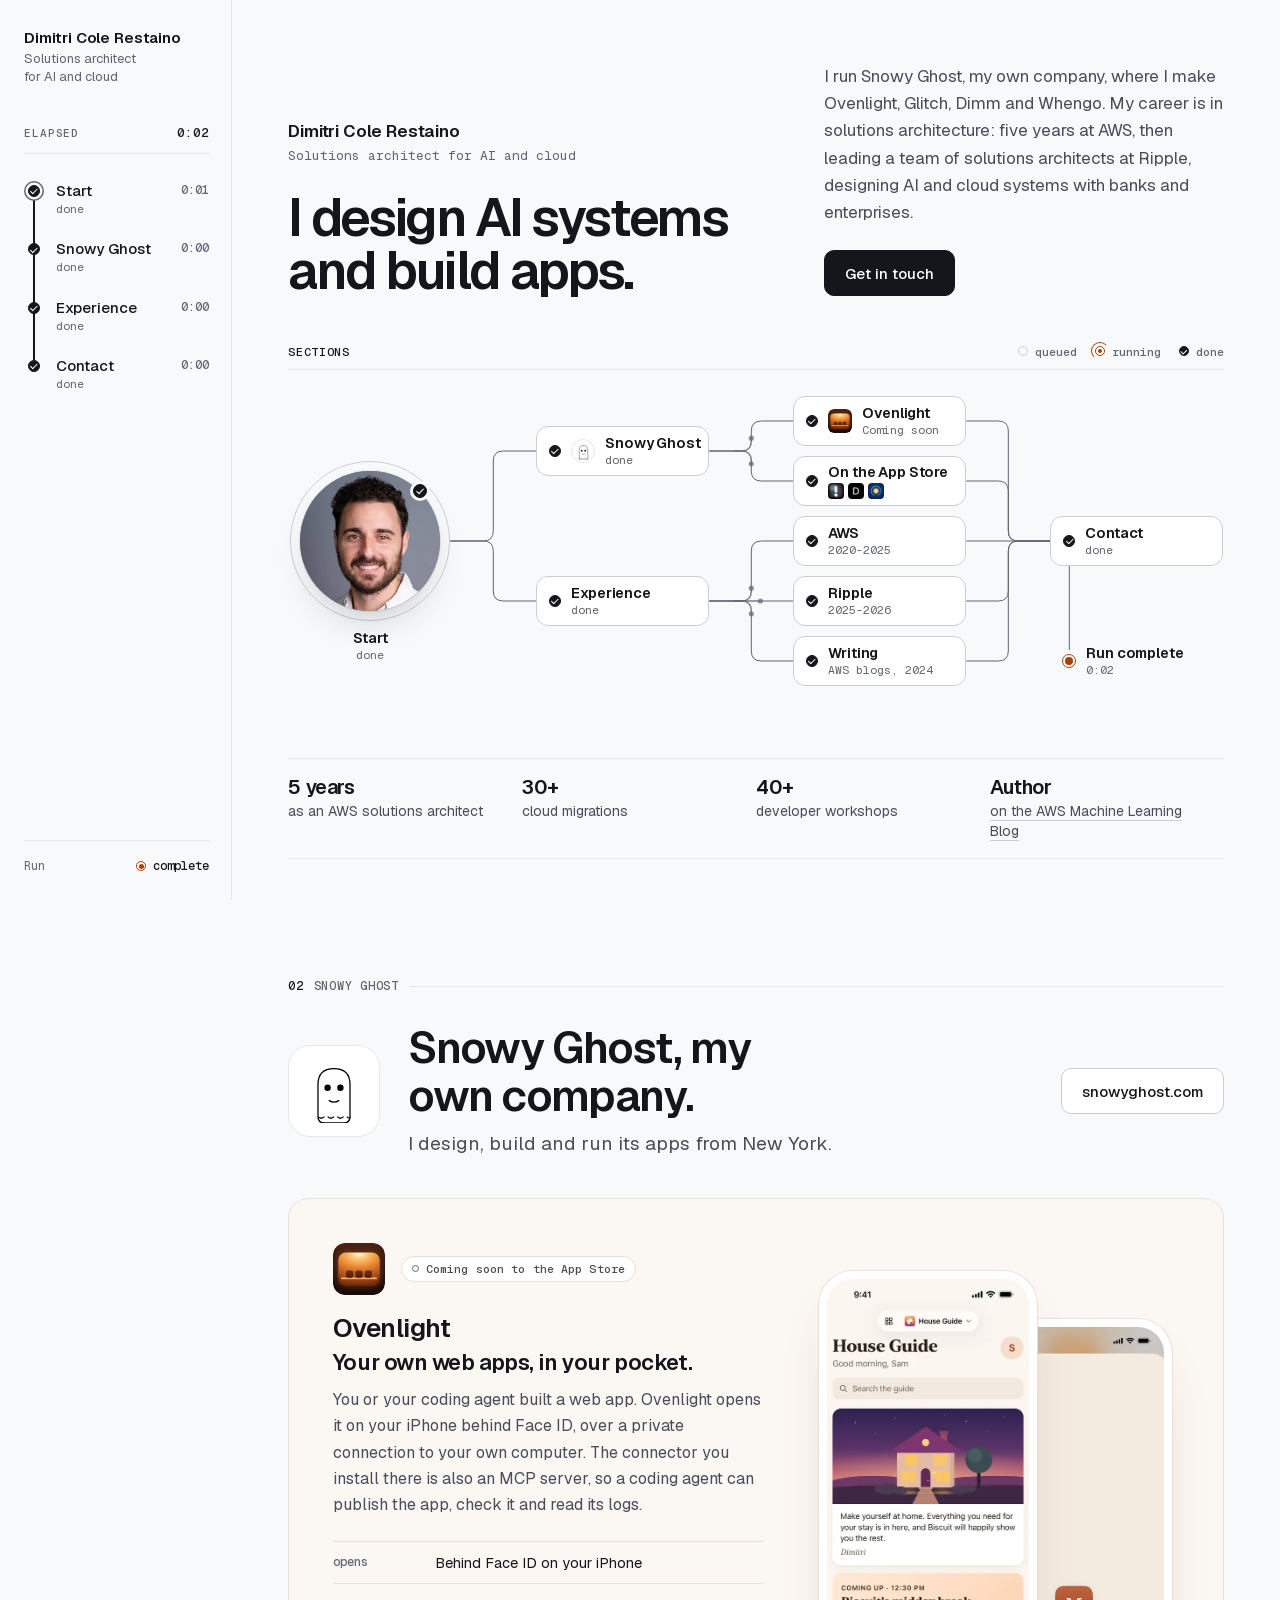
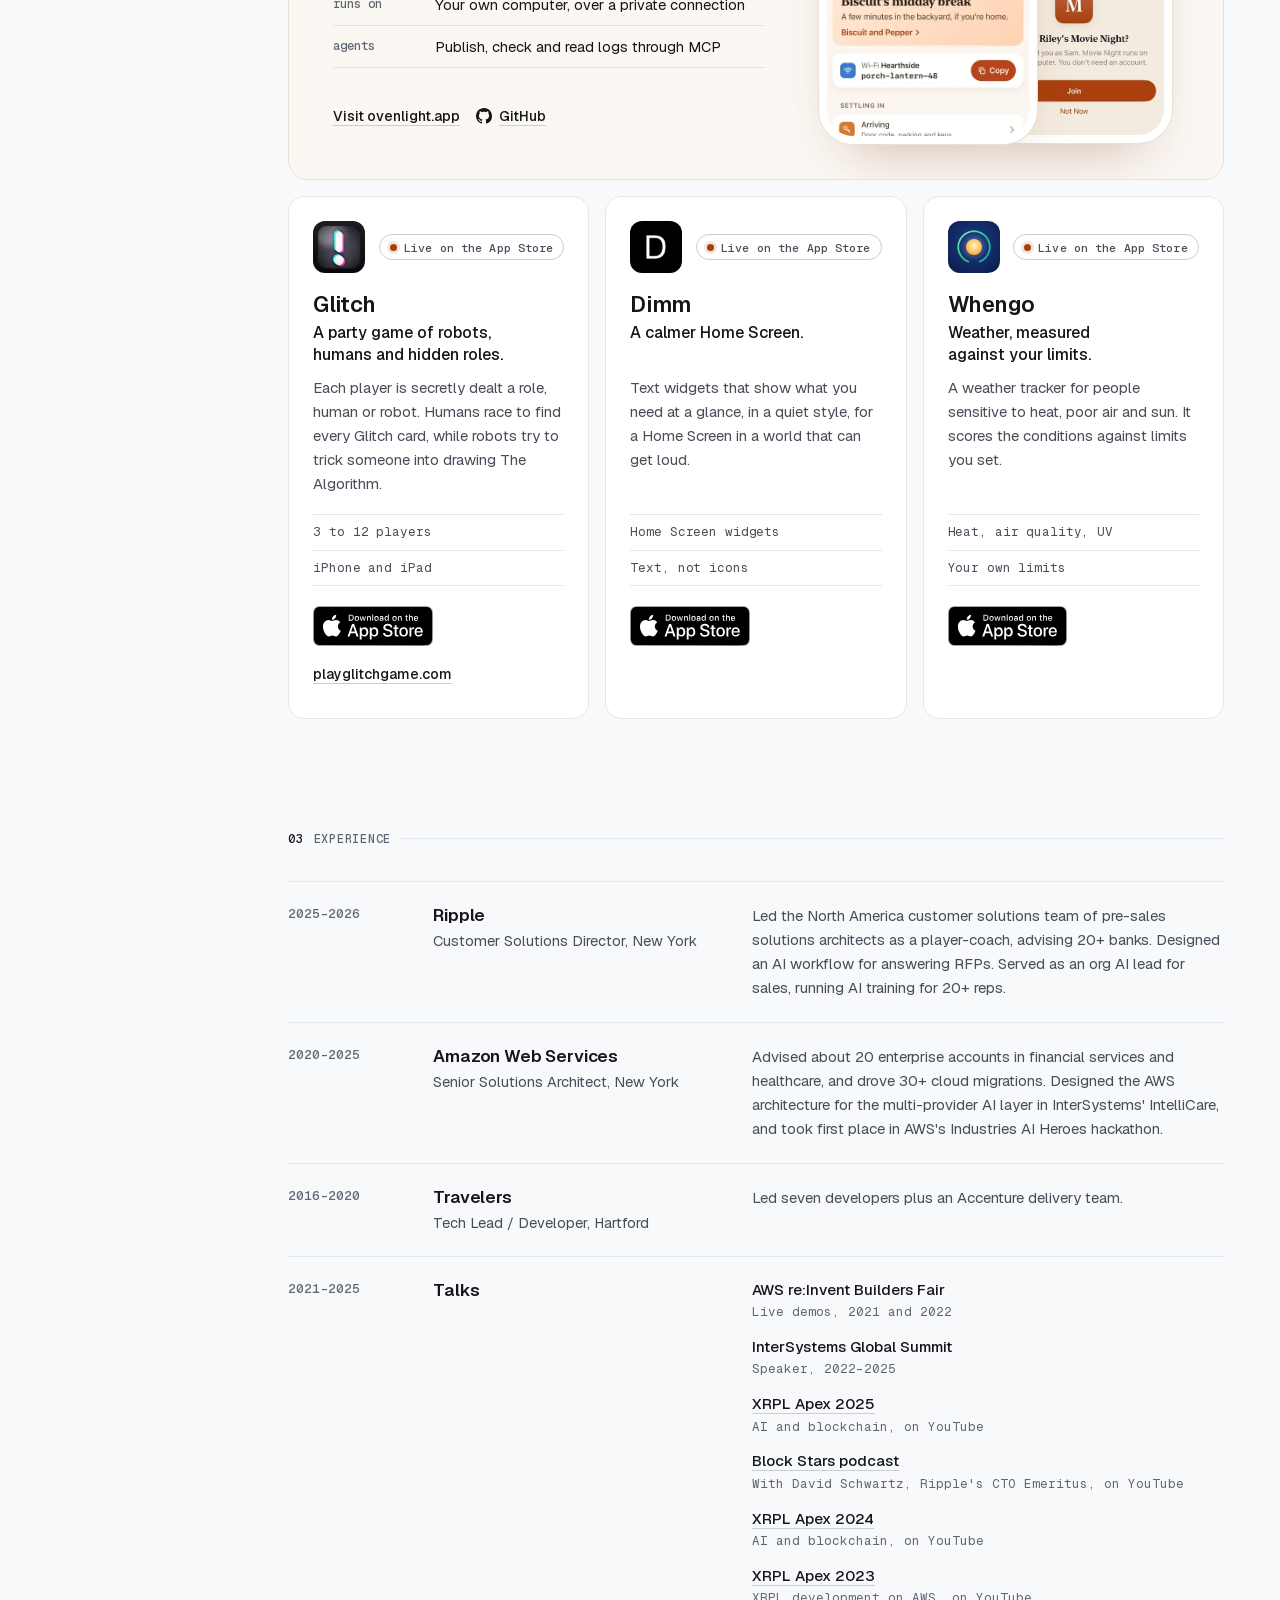
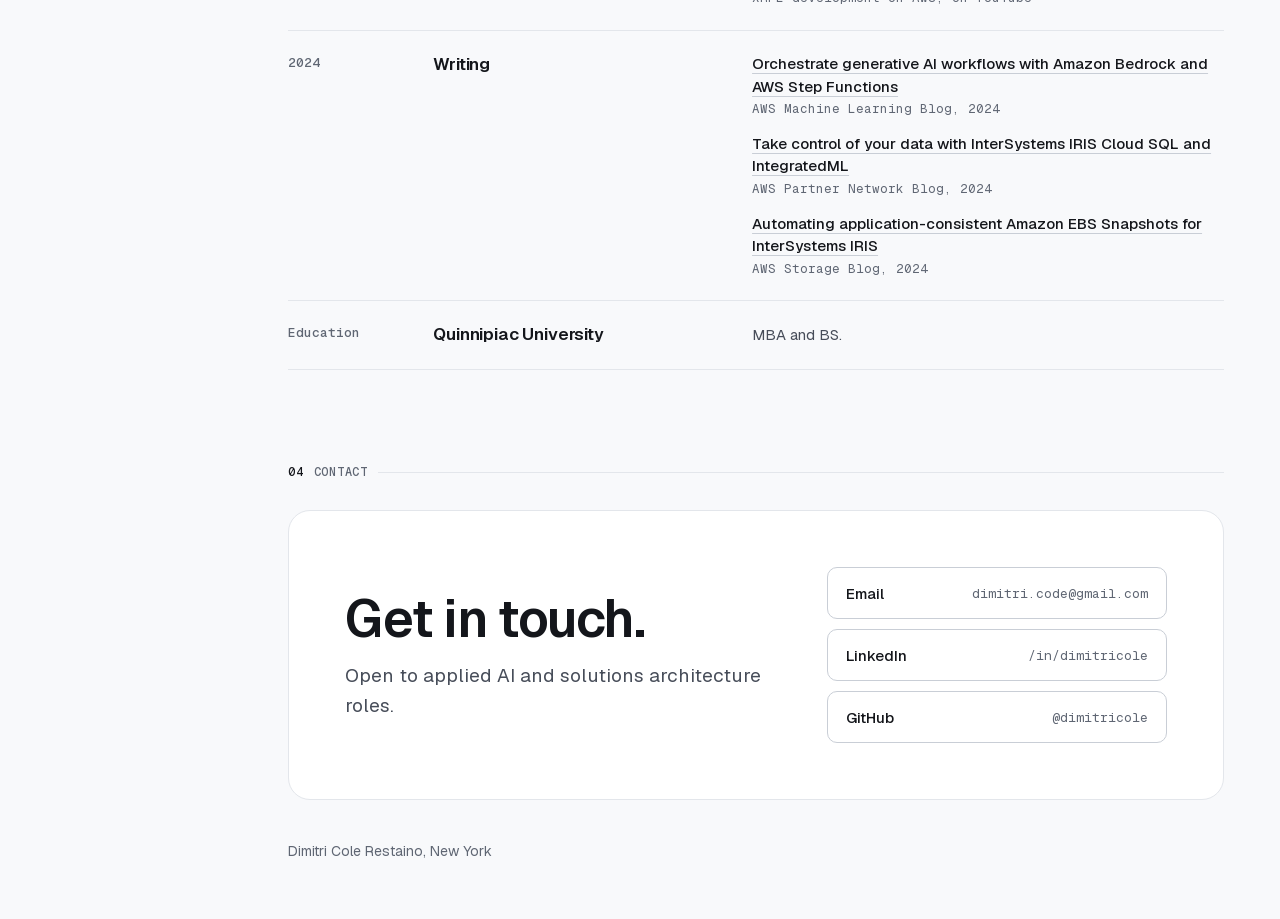
==== index.html @ f7c5125c "Keep the tile badges level, and pair Ovenlight's links as text Co-Authored-By: Claude Opus 5.5 <nore" ====
<!doctype html>
<html lang="en" class="no-js">
<head>
<meta charset="utf-8">
<meta name="viewport" content="width=device-width, initial-scale=1">
<title>Dimitri Cole Restaino, solutions architect for AI and cloud</title>
<meta name="description" content="Dimitri Cole Restaino designs AI systems and builds apps. He runs Snowy Ghost, where he makes Ovenlight, Glitch, Dimm and Whengo, after five years at AWS and leading a team of solutions architects at Ripple.">
<link rel="canonical" href="https://www.dimitricole.com/">
<meta name="theme-color" content="#f8f9fb">
<meta property="og:type" content="profile">
<meta property="og:site_name" content="Dimitri Cole Restaino">
<meta property="og:title" content="Dimitri Cole Restaino, solutions architect for AI and cloud">
<meta property="og:description" content="I design AI systems and build apps. I run Snowy Ghost, my own company, after five years at AWS and leading a team of solutions architects at Ripple.">
<meta property="og:url" content="https://www.dimitricole.com/">
<meta property="og:image" content="https://www.dimitricole.com/images/og-card.jpg?v=3">
<meta property="og:image:width" content="1200">
<meta property="og:image:height" content="630">
<meta property="og:image:alt" content="Dimitri Cole Restaino, solutions architect for AI and cloud: I design AI systems and build apps.">
<meta property="profile:first_name" content="Dimitri">
<meta property="profile:last_name" content="Cole Restaino">
<meta name="twitter:card" content="summary_large_image">
<meta name="twitter:title" content="Dimitri Cole Restaino, solutions architect for AI and cloud">
<meta name="twitter:description" content="I design AI systems and build apps. I run Snowy Ghost, my own company, after five years at AWS and leading a team of solutions architects at Ripple.">
<meta name="twitter:image" content="https://www.dimitricole.com/images/og-card.jpg?v=3">
<meta name="twitter:image:alt" content="Dimitri Cole Restaino, solutions architect for AI and cloud: I design AI systems and build apps.">
<link rel="icon" href="favicon.svg?v=1" type="image/svg+xml">
<link rel="icon" href="images/favicon-32.png?v=1" sizes="32x32" type="image/png">
<link rel="apple-touch-icon" href="images/apple-touch-icon.png?v=1">
<link rel="preload" href="assets/fonts/geist-latin.woff2" as="font" type="font/woff2" crossorigin>
<link rel="stylesheet" href="assets/css/site.css?v=1">
<script>document.documentElement.className = 'js';</script>
<script src="assets/js/site.js?v=1" defer></script>
<script type="application/ld+json">
{
  "@context": "https://schema.org",
  "@type": "Person",
  "name": "Dimitri Cole Restaino",
  "jobTitle": "Solutions architect for AI and cloud",
  "url": "https://www.dimitricole.com/",
  "image": "https://www.dimitricole.com/images/portrait-720.jpg",
  "sameAs": [
    "https://www.linkedin.com/in/dimitricole/",
    "https://github.com/dimitricole"
  ],
  "knowsAbout": [
    "Solutions architecture",
    "Applied AI",
    "Generative AI",
    "AI agents",
    "Cloud architecture",
    "Amazon Web Services",
    "iOS apps"
  ]
}
</script>
</head>
<body>
<a class="skip" href="#content">Skip to content</a>
<p class="sr-only" role="status" id="runStatus"></p>

<!-- Phone and tablet run bar -->
<nav class="bar" id="bar" aria-label="Sections">
  <div class="bar-top" aria-hidden="true">
    <span id="barState" data-state="running"><span class="node"></span><span class="endnode"></span></span>
    <span class="now" id="barNow">Start</span>
    <span class="st" id="barSt">running</span>
    <span class="clock" id="barClock">0:00</span>
  </div>
  <ol class="bar-segs">
    <li data-state="running"><a href="#start" aria-label="Start" aria-current="step"><span class="seg"><i></i></span></a></li>
    <li data-state="queued"><a href="#snowy-ghost" aria-label="Snowy Ghost"><span class="seg"><i></i></span></a></li>
    <li data-state="queued"><a href="#experience" aria-label="Experience"><span class="seg"><i></i></span></a></li>
    <li data-state="queued"><a href="#contact" aria-label="Contact"><span class="seg"><i></i></span></a></li>
  </ol>
</nav>

<div class="layout">
  <!-- Desktop run rail -->
  <header class="rail">
    <a class="rail-id" href="#start">
      <b>Dimitri Cole Restaino</b>
      <span>Solutions architect for AI and cloud</span>
    </a>
    <div class="run-head" aria-hidden="true"><span>Elapsed</span><span class="clock" id="railClock">0:00</span></div>
    <nav class="steps" id="steps" aria-label="Sections">
      <span class="track" aria-hidden="true"></span>
      <span class="fill-done" aria-hidden="true"></span>
      <span class="fill-live" aria-hidden="true"></span>
      <ol>
        <li class="step" data-state="running"><a href="#start" aria-current="step"><span class="node" aria-hidden="true"></span><span class="label">Start</span><span class="t" aria-hidden="true">0:00</span><span class="st">running</span></a></li>
        <li class="step" data-state="queued"><a href="#snowy-ghost"><span class="node" aria-hidden="true"></span><span class="label">Snowy Ghost</span><span class="t" aria-hidden="true"></span><span class="st">queued</span></a></li>
        <li class="step" data-state="queued"><a href="#experience"><span class="node" aria-hidden="true"></span><span class="label">Experience</span><span class="t" aria-hidden="true"></span><span class="st">queued</span></a></li>
        <li class="step" data-state="queued"><a href="#contact"><span class="node" aria-hidden="true"></span><span class="label">Contact</span><span class="t" aria-hidden="true"></span><span class="st">queued</span></a></li>
      </ol>
    </nav>
    <div class="rail-foot" id="railFoot" data-state="queued" aria-hidden="true">
      <div><span id="railFootLabel">Step</span><b><span class="endnode"></span><span id="railCount">1 of 4</span></b></div>
    </div>
  </header>

  <div class="col">
  <main id="content">
    <svg class="spine" aria-hidden="true" focusable="false"></svg>

    <section class="hero" id="start" data-step="0" aria-label="Introduction">
      <div class="wrap">
        <div class="hero-top">
          <div>
            <div class="who">
              <span class="portrait mroot" data-sec="0" data-state="running" aria-hidden="true">
                <span class="ring"></span>
                <span class="photo"><picture><source type="image/webp" srcset="images/portrait-240.webp 240w, images/portrait-480.webp 480w, images/portrait-720.webp 720w" sizes="168px"><img src="images/portrait-480.jpg" srcset="images/portrait-240.jpg 240w, images/portrait-480.jpg 480w, images/portrait-720.jpg 720w" sizes="168px" width="480" height="480" alt=""></picture></span>
                <span class="node"></span>
              </span>
              <div>
                <h1>Dimitri Cole Restaino</h1>
                <p>Solutions architect for AI and cloud</p>
              </div>
            </div>
            <p class="headline">I design AI systems and build apps.</p>
          </div>
          <div>
            <p class="intro">I run Snowy Ghost, my own company, where I make Ovenlight, Glitch, Dimm and Whengo. My career is in solutions architecture: five years at AWS, then leading a team of solutions architects at Ripple, designing AI and cloud systems with banks and enterprises.</p>
            <div class="cta">
              <a class="btn primary" href="mailto:dimitri.code@gmail.com">Get in touch</a>
            </div>
          </div>
        </div>

        <div class="plan">
          <div class="plan-head">
            <span class="ttl">Sections</span>
            <span class="lg" data-state="queued" aria-hidden="true"><span class="node"></span>queued</span>
            <span class="lg" data-state="running" aria-hidden="true"><span class="node"></span>running</span>
            <span class="lg" data-state="done" aria-hidden="true"><span class="node"></span>done</span>
          </div>
          <div class="graph-wrap">
            <nav class="graph" id="graph" aria-label="Section map">
              <svg class="edges" aria-hidden="true" focusable="false"></svg>

              <a class="root" href="#start" data-node="root" data-step="0" data-state="running">
                <span class="portrait">
                  <span class="ring" aria-hidden="true"></span>
                  <span class="photo"><picture><source type="image/webp" srcset="images/portrait-240.webp 240w, images/portrait-480.webp 480w, images/portrait-720.webp 720w" sizes="168px"><img src="images/portrait-480.jpg" srcset="images/portrait-240.jpg 240w, images/portrait-480.jpg 480w, images/portrait-720.jpg 720w" sizes="168px" width="480" height="480" fetchpriority="high" alt="Dimitri Cole Restaino, smiling, in a white shirt"></picture></span>
                  <span class="node" aria-hidden="true"></span>
                </span>
                <span class="cap"><b>Start</b><small class="state">running</small></span>
              </a>

              <a class="gn" href="#snowy-ghost" data-node="sg" data-step="1" data-state="queued">
                <span class="node" aria-hidden="true"></span>
                <span class="ghost-ico" aria-hidden="true"><img src="images/snowyghost-logo.svg" width="17" height="17" alt=""></span>
                <span class="t"><b>Snowy Ghost</b><small class="state">queued</small></span>
              </a>
              <a class="gn l2" href="#ovenlight" data-node="ovenlight" data-step="1" data-state="queued">
                <span class="node" aria-hidden="true"></span>
                <img class="ico" src="images/ovenlight-icon.svg" width="24" height="24" alt="">
                <span class="t"><b>Ovenlight</b><small>Coming soon</small><span class="sr-only state">queued</span></span>
              </a>
              <a class="gn l2 apps" href="#apps" data-node="apps" data-step="1" data-state="queued">
                <span class="node" aria-hidden="true"></span>
                <span class="t"><b>On the App Store</b><span class="icos"><img src="images/glitch-icon.webp" width="16" height="16" alt="Glitch"><img src="images/dimm-icon.webp" width="16" height="16" alt="Dimm"><img src="images/whengo-icon.webp" width="16" height="16" alt="Whengo"></span><span class="sr-only state">queued</span></span>
              </a>
              <a class="gn" href="#experience" data-node="experience" data-step="2" data-state="queued">
                <span class="node" aria-hidden="true"></span>
                <span class="t"><b>Experience</b><small class="state">queued</small></span>
              </a>
              <a class="gn l2" href="#aws" data-node="aws" data-step="2" data-state="queued">
                <span class="node" aria-hidden="true"></span>
                <span class="t"><b>AWS</b><small>2020-2025</small><span class="sr-only state">queued</span></span>
              </a>
              <a class="gn l2" href="#ripple" data-node="ripple" data-step="2" data-state="queued">
                <span class="node" aria-hidden="true"></span>
                <span class="t"><b>Ripple</b><small>2025-2026</small><span class="sr-only state">queued</span></span>
              </a>
              <a class="gn l2" href="#writing" data-node="writing" data-step="2" data-state="queued">
                <span class="node" aria-hidden="true"></span>
                <span class="t"><b>Writing</b><small>AWS blogs, 2024</small><span class="sr-only state">queued</span></span>
              </a>
              <a class="gn" href="#contact" data-node="contact" data-step="3" data-state="queued">
                <span class="node" aria-hidden="true"></span>
                <span class="t"><b>Contact</b><small class="state">queued</small></span>
              </a>
              <span class="gend" data-node="end" data-state="queued" aria-hidden="true"><span class="endnode"></span><span class="t"><b class="end-label"></b><small class="end-time"></small></span></span>
            </nav>
          </div>
        </div>

        <ul class="proof">
          <li><b>5 years</b>as an AWS solutions architect</li>
          <li><b>30+</b>cloud migrations</li>
          <li><b>40+</b>developer workshops</li>
          <li><b>Author</b><a class="textlink" href="https://aws.amazon.com/blogs/machine-learning/orchestrate-generative-ai-workflows-with-amazon-bedrock-and-aws-step-functions/">on the AWS Machine Learning Blog</a></li>
        </ul>
      </div>
    </section>

    <section class="sg" id="snowy-ghost" data-step="1" aria-labelledby="sg-title">
      <div class="wrap">
        <p class="kicker" data-sec="1"><span class="node" aria-hidden="true"></span><span class="n">02</span><span>Snowy Ghost</span></p>
        <div class="sg-head">
          <div class="ghost"><img src="images/snowyghost-logo.svg" width="64" height="64" alt="Snowy Ghost logo"></div>
          <div>
            <h2 class="h2" id="sg-title">Snowy Ghost, my own company.</h2>
            <p class="lede">I design, build and run its apps from New York.</p>
          </div>
          <a class="btn site" href="https://snowyghost.com">snowyghost.com</a>
        </div>

        <article class="sg-lead" id="ovenlight" aria-labelledby="ov-title">
          <div class="copy">
            <div class="tile-top">
              <img class="appicon" src="images/ovenlight-icon.svg" width="52" height="52" alt="">
              <span class="chip"><i></i>Coming soon to the App Store</span>
            </div>
            <h3 id="ov-title">Ovenlight</h3>
            <p class="tag">Your own web apps, in your pocket.</p>
            <p class="body">You or your coding agent built a web app. Ovenlight opens it on your iPhone behind Face ID, over a private connection to your own computer. The connector you install there is also an MCP server, so a coding agent can publish the app, check it and read its logs.</p>
            <dl class="facts">
              <div><dt>opens</dt><dd>Behind Face ID on your iPhone</dd></div>
              <div><dt>runs on</dt><dd>Your own computer, over a private connection</dd></div>
              <div><dt>agents</dt><dd>Publish, check and read logs through MCP</dd></div>
            </dl>
            <div class="foot">
              <a class="textlink site-link" href="https://ovenlight.app">Visit ovenlight.app</a>
              <a class="textlink site-link" href="https://github.com/snowy-ghost/ovenlight" aria-label="Ovenlight on GitHub"><svg class="gh" viewBox="0 0 16 16" width="16" height="16" aria-hidden="true" focusable="false"><path fill="currentColor" d="M8 0C3.58 0 0 3.58 0 8c0 3.54 2.29 6.53 5.47 7.59.4.07.55-.17.55-.38 0-.19-.01-.82-.01-1.49-2.01.37-2.53-.49-2.69-.94-.09-.23-.48-.94-.82-1.13-.28-.15-.68-.52-.01-.53.63-.01 1.08.58 1.23.82.72 1.21 1.87.87 2.33.66.07-.52.28-.87.51-1.07-1.78-.2-3.64-.89-3.64-3.95 0-.87.31-1.59.82-2.15-.08-.2-.36-1.02.08-2.12 0 0 .67-.21 2.2.82.64-.18 1.32-.27 2-.27.68 0 1.36.09 2 .27 1.53-1.04 2.2-.82 2.2-.82.44 1.1.16 1.92.08 2.12.51.56.82 1.27.82 2.15 0 3.07-1.87 3.75-3.65 3.95.29.25.54.73.54 1.48 0 1.07-.01 1.93-.01 2.2 0 .21.15.46.55.38A8.013 8.013 0 0016 8c0-4.42-3.58-8-8-8z"/></svg>GitHub</a>
            </div>
          </div>
          <div class="phones">
            <div class="phone a"><img src="images/house-guide-480.webp" srcset="images/house-guide-480.webp 480w, images/house-guide-960.webp 960w" sizes="(max-width: 759px) 46vw, 252px" width="480" height="1043" loading="lazy" decoding="async" alt="Ovenlight showing a House Guide app with a welcome note, a Wi-Fi card and settling-in tips"></div>
            <div class="phone b"><img src="images/join-480.webp" srcset="images/join-480.webp 480w, images/join-960.webp 960w" sizes="(max-width: 759px) 42vw, 226px" width="480" height="1043" loading="lazy" decoding="async" alt="Ovenlight inviting someone to join Riley's Movie Night, which runs on Riley's computer"></div>
          </div>
        </article>

        <div class="apps-grid" id="apps">
          <article class="tile" id="glitch" aria-labelledby="glitch-title">
            <div class="tile-top">
              <img class="appicon" src="images/glitch-icon.webp" width="52" height="52" loading="lazy" alt="">
              <span class="chip live"><i></i>Live on the App Store</span>
            </div>
            <h3 id="glitch-title">Glitch</h3>
            <p class="tag">A party game of robots, humans and hidden roles.</p>
            <p class="body">Each player is secretly dealt a role, human or robot. Humans race to find every Glitch card, while robots try to trick someone into drawing The Algorithm.</p>
            <ul class="specs">
              <li>3 to 12 players</li>
              <li>iPhone and iPad</li>
            </ul>
            <div class="foot">
              <a class="badge" href="https://apps.apple.com/app/id6708241037"><img src="images/app-store-badge.svg" width="120" height="40" loading="lazy" alt="Download Glitch on the App Store"></a>
              <a class="textlink site-link" href="https://www.playglitchgame.com">playglitchgame.com</a>
            </div>
          </article>

          <article class="tile" id="dimm" aria-labelledby="dimm-title">
            <div class="tile-top">
              <img class="appicon" src="images/dimm-icon.webp" width="52" height="52" loading="lazy" alt="">
              <span class="chip live"><i></i>Live on the App Store</span>
            </div>
            <h3 id="dimm-title">Dimm</h3>
            <p class="tag">A calmer Home Screen.</p>
            <p class="body">Text widgets that show what you need at a glance, in a quiet style, for a Home Screen in a world that can get loud.</p>
            <ul class="specs">
              <li>Home Screen widgets</li>
              <li>Text, not icons</li>
            </ul>
            <div class="foot">
              <a class="badge" href="https://apps.apple.com/app/id6759893856"><img src="images/app-store-badge.svg" width="120" height="40" loading="lazy" alt="Download Dimm on the App Store"></a>
            </div>
          </article>

          <article class="tile" id="whengo" aria-labelledby="whengo-title">
            <div class="tile-top">
              <img class="appicon" src="images/whengo-icon.webp" width="52" height="52" loading="lazy" alt="">
              <span class="chip live"><i></i>Live on the App Store</span>
            </div>
            <h3 id="whengo-title">Whengo</h3>
            <p class="tag">Weather, measured against your limits.</p>
            <p class="body">A weather tracker for people sensitive to heat, poor air and sun. It scores the conditions against limits you set.</p>
            <ul class="specs">
              <li>Heat, air quality, UV</li>
              <li>Your own limits</li>
            </ul>
            <div class="foot">
              <a class="badge" href="https://apps.apple.com/app/id6790056272"><img src="images/app-store-badge.svg" width="120" height="40" loading="lazy" alt="Download Whengo on the App Store"></a>
            </div>
          </article>
        </div>
      </div>
    </section>

    <section class="xp" id="experience" data-step="2" aria-labelledby="xp-title">
      <div class="wrap">
        <h2 class="kicker" id="xp-title" data-sec="2"><span class="node" aria-hidden="true"></span><span class="n" aria-hidden="true">03</span><span>Experience</span></h2>
        <div class="jobs">
          <div class="job" id="ripple">
            <span class="yr">2025-2026</span>
            <div><h3>Ripple</h3><p class="role">Customer Solutions Director, New York</p></div>
            <p>Led the North America customer solutions team of pre-sales solutions architects as a player-coach, advising 20+ banks. Designed an AI workflow for answering RFPs. Served as an org AI lead for sales, running AI training for 20+ reps.</p>
          </div>
          <div class="job" id="aws">
            <span class="yr">2020-2025</span>
            <div><h3>Amazon Web Services</h3><p class="role">Senior Solutions Architect, New York</p></div>
            <p>Advised about 20 enterprise accounts in financial services and healthcare, and drove 30+ cloud migrations. Designed the AWS architecture for the multi-provider AI layer in InterSystems' IntelliCare, and took first place in AWS's Industries AI Heroes hackathon.</p>
          </div>
          <div class="job" id="travelers">
            <span class="yr">2016-2020</span>
            <div><h3>Travelers</h3><p class="role">Tech Lead / Developer, Hartford</p></div>
            <p>Led seven developers plus an Accenture delivery team.</p>
          </div>
          <div class="job" id="talks">
            <span class="yr">2021-2025</span>
            <div><h3>Talks</h3></div>
            <ul class="posts">
              <li><b>AWS re:Invent Builders Fair</b><span>Live demos, 2021 and 2022</span></li>
              <li><b>InterSystems Global Summit</b><span>Speaker, 2022-2025</span></li>
              <li><a class="textlink" href="https://www.youtube.com/watch?v=R8cc6_4WKvw">XRPL Apex 2025</a><span>AI and blockchain, on YouTube</span></li>
              <li><a class="textlink" href="https://www.youtube.com/watch?v=zu2UvS9TCMI">Block Stars podcast</a><span>With David Schwartz, Ripple's CTO Emeritus, on YouTube</span></li>
              <li><a class="textlink" href="https://www.youtube.com/watch?v=nXY888BiEW0">XRPL Apex 2024</a><span>AI and blockchain, on YouTube</span></li>
              <li><a class="textlink" href="https://www.youtube.com/watch?v=2m6ikbzef_4">XRPL Apex 2023</a><span>XRPL development on AWS, on YouTube</span></li>
            </ul>
          </div>
          <div class="job" id="writing">
            <span class="yr">2024</span>
            <div><h3>Writing</h3></div>
            <ul class="posts">
              <li><a class="textlink" href="https://aws.amazon.com/blogs/machine-learning/orchestrate-generative-ai-workflows-with-amazon-bedrock-and-aws-step-functions/">Orchestrate generative AI workflows with Amazon Bedrock and AWS Step Functions</a><span>AWS Machine Learning Blog, 2024</span></li>
              <li><a class="textlink" href="https://aws.amazon.com/blogs/apn/take-control-of-your-data-with-intersystems-iris-cloud-sql-and-intersystems-iris-integratedml/">Take control of your data with InterSystems IRIS Cloud SQL and IntegratedML</a><span>AWS Partner Network Blog, 2024</span></li>
              <li><a class="textlink" href="https://aws.amazon.com/blogs/storage/automating-application-consistent-amazon-ebs-snapshots-for-intersystems-iris-databases/">Automating application-consistent Amazon EBS Snapshots for InterSystems IRIS</a><span>AWS Storage Blog, 2024</span></li>
            </ul>
          </div>
          <div class="job" id="education">
            <span class="yr">Education</span>
            <div><h3>Quinnipiac University</h3></div>
            <p>MBA and BS.</p>
          </div>
        </div>
      </div>
    </section>

    <section class="contact" id="contact" data-step="3" aria-labelledby="contact-title">
      <div class="wrap">
        <p class="kicker" data-sec="3"><span class="node" aria-hidden="true"></span><span class="n">04</span><span>Contact</span></p>
        <div class="contact-card">
          <div>
            <h2 class="h2" id="contact-title">Get in touch.</h2>
            <p class="lede">Open to applied AI and solutions architecture roles.</p>
          </div>
          <ul class="contact-links">
            <li><a class="btn" href="mailto:dimitri.code@gmail.com"><span>Email</span><span>dimitri.code@gmail.com</span></a></li>
            <li><a class="btn" href="https://www.linkedin.com/in/dimitricole/"><span>LinkedIn</span><span>/in/dimitricole</span></a></li>
            <li><a class="btn" href="https://github.com/dimitricole"><span>GitHub</span><span>@dimitricole</span></a></li>
          </ul>
        </div>
      </div>
    </section>
  </main>
  <footer class="site-foot">
    <div class="wrap">
      <p class="run-end" data-state="queued" aria-hidden="true"><span class="endnode"></span><span class="end-label"></span><span class="end-time"></span></p>
      <p>Dimitri Cole Restaino, New York</p>
    </div>
  </footer>
  </div>
</div>
</body>
</html>
---- assets/css/site.css ----
/* dimitricole.com
   Layout bands, set by viewport width:
   >= 1100px  run rail on the left, hero graph across the top
   860-1099   run bar on top, hero graph across the top
   <= 859px   run bar on top, one spine down the page in place of the graph
   The graph needs about 770px of width, so each band starts where it fits. */

@font-face {
  font-family: "Geist";
  src: url("../fonts/geist-latin.woff2") format("woff2");
  font-weight: 400 700;
  font-style: normal;
  font-display: swap;
}
@font-face {
  font-family: "Geist Mono";
  src: url("../fonts/geist-mono-latin.woff2") format("woff2");
  font-weight: 400 600;
  font-style: normal;
  font-display: swap;
}

:root {
  color-scheme: light;
  --bg: #f8f9fb;
  --surface: #ffffff;
  --ink: #14161b;
  --ink-2: #474d59;
  --ink-3: #5f6673;
  --line: #e3e6eb;
  --line-2: #c9ced6;
  --edge: #b6bcc6;
  --ember: #a8400c;
  --ember-tint: #f8ece5;
  --paper: #fbf7f3;
  --paper-line: #ecdfd5;
  --rail: 232px;
  --gut: 38px;
  --gx: 15px;
  --inset: clamp(20px, 4.4vw, 64px); /* the content column's side padding */
  --sec: clamp(64px, 7vw, 96px);      /* space after each section */
  --sans: "Geist", ui-sans-serif, system-ui, -apple-system, "Segoe UI", sans-serif;
  --mono: "Geist Mono", ui-monospace, "SF Mono", Menlo, monospace;
  --ease: cubic-bezier(.2, .7, .2, 1);
}
* { box-sizing: border-box; }
html { scroll-behavior: smooth; -webkit-text-size-adjust: 100%; text-size-adjust: 100%; }
body {
  margin: 0;
  background: var(--bg);
  color: var(--ink);
  font: 400 16px/1.6 var(--sans);
  -webkit-font-smoothing: antialiased;
  text-rendering: optimizeLegibility;
}
img { display: block; max-width: 100%; height: auto; }
a { color: inherit; }
h1, h2, h3, p, ol, ul, dl, dd { margin: 0; }
ol, ul { padding: 0; list-style: none; }
.sr-only {
  position: absolute; width: 1px; height: 1px; padding: 0; margin: -1px;
  overflow: hidden; clip: rect(0 0 0 0); white-space: nowrap; border: 0;
}
:focus-visible { outline: 2px solid var(--ember); outline-offset: 3px; }
.skip {
  position: absolute; left: 12px; top: -60px; z-index: 50;
  background: var(--ink); color: #fff; padding: 10px 14px; border-radius: 8px;
  font: 500 14px/1 var(--sans); text-decoration: none;
}
.skip:focus { top: 12px; }

/* ---------- Layout ---------- */
.layout { display: grid; grid-template-columns: var(--rail) minmax(0, 1fr); min-height: 100vh; }
.col, main { min-width: 0; }
.wrap { max-width: 1120px; margin: 0 auto; padding: 0 var(--inset); }
section, [id] { scroll-margin-top: 24px; }

/* ---------- Run rail (desktop) ---------- */
.rail {
  position: sticky; top: 0; height: 100vh;
  display: flex; flex-direction: column;
  padding: 28px 22px 24px 24px;
  border-right: 1px solid var(--line);
  background: var(--bg);
}
.rail-id { text-decoration: none; display: block; border-radius: 6px; }
.rail-id b { display: block; font-weight: 600; font-size: 15px; letter-spacing: -0.01em; line-height: 1.3; }
.rail-id span { display: block; color: var(--ink-3); font-size: 13px; line-height: 1.4; margin-top: 2px; text-wrap: balance; }
.run-head {
  margin-top: 40px; padding-bottom: 14px; border-bottom: 1px solid var(--line);
  display: flex; align-items: baseline; justify-content: space-between;
  font: 500 11px/1 var(--mono); letter-spacing: .08em; text-transform: uppercase; color: var(--ink-3);
}
.run-head .clock { font-size: 13px; letter-spacing: 0; text-transform: none; color: var(--ink); font-variant-numeric: tabular-nums; }
.steps { position: relative; margin-top: 18px; }
.track, .fill-done, .fill-live {
  position: absolute; left: 9px; width: 2px; border-radius: 2px; top: 0;
}
.track { background: var(--line); }
.fill-done { background: var(--ink); transform-origin: top; }
.fill-live { background: var(--ember); transform-origin: top; }
.step a {
  position: relative; display: grid; grid-template-columns: 20px 1fr auto; column-gap: 12px;
  padding: 9px 0 13px; text-decoration: none; border-radius: 8px;
}
.step .node { grid-row: 1 / span 2; justify-self: center; margin-top: 4px; }
.step .label { font-size: 15px; font-weight: 500; line-height: 1.35; color: var(--ink-3); transition: color .3s; }
.step .t { font: 500 12px/1.6 var(--mono); color: var(--ink-3); font-variant-numeric: tabular-nums; text-align: right; }
.step .st { grid-column: 2 / span 2; font: 400 11.5px/1.4 var(--mono); color: var(--ink-3); letter-spacing: .01em; }
.step a:hover .label { color: var(--ink); }
.step[data-state="done"] .label,
.step[data-state="running"] .label { color: var(--ink); }
.step[data-state="running"] .st { color: var(--ember); }
.step[data-state="running"] .t { color: var(--ink); }
.step[data-state="done"] a[aria-current] .node { box-shadow: 0 0 0 2.5px var(--bg), 0 0 0 4px var(--ink-3); }

/* status nodes: one vocabulary for the rail, the bar and the graph */
.node {
  position: relative; width: 12px; height: 12px; border-radius: 50%; flex: none;
  background: var(--bg); border: 1.5px solid var(--line-2);
  transition: background .3s, border-color .3s;
}
[data-state="done"] > .node, [data-state="done"] .node { background: var(--ink); border-color: var(--ink); }
[data-state="done"] .node::after {
  content: ""; position: absolute; left: 3.2px; top: 1.4px; width: 3px; height: 5.5px;
  border: solid #fff; border-width: 0 1.5px 1.5px 0; transform: rotate(45deg);
}
[data-state="running"] .node { border-color: var(--ember); background: var(--surface); }
[data-state="running"] .node::before {
  content: ""; position: absolute; inset: -5px; border-radius: 50%;
  border: 1.5px solid var(--ember); border-right-color: transparent; border-bottom-color: transparent;
  animation: spin 1.1s linear infinite;
}
[data-state="running"] .node::after {
  content: ""; position: absolute; inset: 2.5px; border-radius: 50%; background: var(--ember);
}
@keyframes spin { to { transform: rotate(360deg); } }

/* the run's end: a hollow node until the last step is reached, then an ember bullseye */
.endnode {
  position: relative; display: block; width: 12px; height: 12px; border-radius: 50%; flex: none;
  background: var(--bg); border: 1.5px dashed var(--line-2);
  transition: background .3s, border-color .3s;
}
[data-state="done"] .endnode { border: 1.5px solid var(--ember); background: var(--surface); }
[data-state="done"] .endnode::after {
  content: ""; position: absolute; inset: 2px; border-radius: 50%; background: var(--ember);
}

.rail-foot {
  margin-top: auto; padding-top: 16px; border-top: 1px solid var(--line);
  font: 400 12px/1.6 var(--mono); color: var(--ink-3);
}
.rail-foot div { display: flex; justify-content: space-between; }
.rail-foot b { display: flex; align-items: center; gap: 7px; font-weight: 500; color: var(--ink); font-variant-numeric: tabular-nums; }
.rail-foot .endnode { display: none; width: 10px; height: 10px; }
.rail-foot[data-state="done"] .endnode { display: block; }
.rail-foot[data-state="done"] .endnode::after { inset: 1.5px; }

/* ---------- Run bar (phone, tablet) ---------- */
.bar { display: none; }

/* ---------- Shared ---------- */
.kicker {
  display: flex; align-items: center; gap: 10px; margin: 0;
  font: 500 12px/1 var(--mono); letter-spacing: .06em; text-transform: uppercase; color: var(--ink-3);
}
.kicker::after { content: ""; flex: 1; height: 1px; background: var(--line); }
.kicker .n { color: var(--ink); }
.h2 { font-size: clamp(30px, 3.6vw, 44px); line-height: 1.08; font-weight: 600; letter-spacing: -0.03em; text-wrap: balance; }
.lede { font-size: clamp(17px, 1.6vw, 19px); line-height: 1.55; color: var(--ink-2); max-width: 36em; }
.btn {
  display: inline-flex; align-items: center; justify-content: center; gap: 8px;
  height: 46px; padding: 0 20px; border-radius: 10px;
  font: 500 15px/1 var(--sans); text-decoration: none; white-space: nowrap;
  border: 1px solid var(--line-2); background: var(--surface); color: var(--ink);
  transition: border-color .2s, background .2s;
}
.btn:hover { border-color: var(--ink); }
.btn.primary { background: var(--ink); border-color: var(--ink); color: #fff; }
.btn.primary:hover { background: #000; }
.chip {
  display: inline-flex; align-items: center; gap: 7px; height: 26px; padding: 0 10px;
  border: 1px solid var(--line-2); border-radius: 999px; background: var(--surface);
  font: 500 11.5px/1 var(--mono); color: var(--ink-2); letter-spacing: .01em; white-space: nowrap;
}
.chip i { width: 7px; height: 7px; border-radius: 50%; border: 1.5px solid var(--ink-3); flex: none; }
.chip.live i { border: 0; background: var(--ember); box-shadow: 0 0 0 3px rgba(168, 64, 12, .14); }
.textlink {
  font-weight: 500; text-decoration: underline; text-decoration-color: var(--line-2);
  text-underline-offset: 4px; text-decoration-thickness: 1px; transition: text-decoration-color .2s;
}
.textlink:hover { text-decoration-color: currentColor; }

/* ---------- Hero ---------- */
.hero { padding: clamp(44px, 7vh, 72px) 0 var(--sec); }
.sg, .xp, .contact { padding: 32px 0 var(--sec); }
.sg-head, .jobs, .contact-card { margin-top: 32px; }
.hero-top {
  display: grid; grid-template-columns: minmax(0, 1.2fr) minmax(0, 1fr); column-gap: 56px; align-items: end;
}
.who h1 { font-size: 17px; font-weight: 600; letter-spacing: -0.01em; line-height: 1.3; }
.who p { font: 400 13px/1.5 var(--mono); color: var(--ink-3); margin-top: 4px; }
.headline {
  margin-top: 26px; font-size: clamp(40px, 4.1vw, 56px); line-height: 1.0; font-weight: 600;
  letter-spacing: -0.045em; text-wrap: balance;
}
.intro { font-size: 17px; line-height: 1.6; color: var(--ink-2); max-width: 32em; }
.cta { display: flex; flex-wrap: wrap; gap: 10px; margin-top: 24px; }

/* the plan: a node graph whose nodes are the run's steps */
.plan { margin-top: clamp(36px, 5.5vh, 56px); }
.plan-head {
  display: flex; flex-wrap: wrap; align-items: center; gap: 8px 18px;
  padding-bottom: 12px; border-bottom: 1px solid var(--line);
  font: 500 11.5px/1 var(--mono); color: var(--ink-3);
}
.plan-head .ttl { text-transform: uppercase; letter-spacing: .06em; color: var(--ink); margin-right: auto; }
.plan-head .lg { display: inline-flex; align-items: center; gap: 7px; }
.plan-head .lg .node { width: 10px; height: 10px; }
.plan-head .lg[data-state="done"] .node::after { left: 2.4px; top: 0.8px; width: 2.6px; height: 4.6px; }
.plan-head .lg[data-state="running"] .node::after { inset: 2px; }

.graph-wrap { container-type: inline-size; margin-top: 26px; }
.graph {
  --cw: clamp(170px, 18.5cqw, 186px);
  --pd: clamp(112px, 15cqw, 150px);
  position: relative; max-width: 1000px;
  display: grid; justify-content: space-between; align-items: center;
  grid-template-columns: calc(var(--pd) + 24px) var(--cw) var(--cw) var(--cw);
  grid-template-rows: repeat(5, 50px); row-gap: 10px;
}
.edges { position: absolute; inset: 0; width: 100%; height: 100%; overflow: visible; z-index: 0; pointer-events: none; }
.edge { fill: none; stroke: var(--edge); stroke-width: 1; transition: stroke .35s; }
.edge.done { stroke: var(--ink-3); }
.edge.live { stroke: var(--ember); }
.edge.hot { stroke: var(--ink); }
.tail { fill: none; stroke: var(--ink-3); stroke-width: 1.5; stroke-linecap: round; }
.head { fill: var(--ink-3); }
g.live .tail { stroke: var(--ember); }
g.live .head { fill: var(--ember); }

.gn {
  position: relative; z-index: 1; width: var(--cw); height: 50px;
  display: flex; align-items: center; gap: 10px; padding: 0 12px;
  background: var(--surface); border: 1px solid var(--line-2); border-radius: 12px;
  text-decoration: none; color: var(--ink); white-space: nowrap;
  transition: border-color .25s, box-shadow .25s;
}
.gn:hover { border-color: var(--ink); }
.gn[data-state="running"] {
  border-color: rgba(168, 64, 12, .5); box-shadow: 0 0 0 3px rgba(168, 64, 12, .08);
}
.gn .ico { width: 24px; height: 24px; border-radius: 6px; flex: none; }
.gn .ghost-ico { width: 24px; height: 24px; border-radius: 50%; border: 1px solid var(--line); display: grid; place-items: center; flex: none; }
.gn .ghost-ico img { width: 17px; height: 17px; }
.gn .t { display: flex; flex-direction: column; min-width: 0; line-height: 1.2; }
.gn .t b { font-size: 14.5px; font-weight: 600; letter-spacing: -0.01em; }
.gn .t small { font: 400 11.5px/1.3 var(--mono); color: var(--ink-3); margin-top: 2px; overflow: hidden; text-overflow: ellipsis; }
.gn[data-state="running"] small.state { color: var(--ember); }
.gn.apps { height: auto; min-height: 50px; padding-top: 6px; padding-bottom: 6px; }
.gn .icos { display: flex; gap: 4px; margin-top: 3px; }
.gn .icos img { width: 16px; height: 16px; border-radius: 4px; }

.root { grid-column: 1; grid-row: 1 / -1; justify-self: start; position: relative; z-index: 2; text-decoration: none; display: block; border-radius: 50%; }
.portrait, .portrait .ring, .portrait .photo, .portrait .node { display: block; }
.portrait { position: relative; width: var(--pd); aspect-ratio: 1; margin: 12px; }
.portrait .ring { position: absolute; inset: -10px; border-radius: 50%; border: 1px solid var(--line-2); background: var(--bg); }
.portrait .photo {
  position: relative; width: 100%; height: 100%; border-radius: 50%; overflow: hidden; background: #8a8f9a;
  box-shadow: 0 0 0 1px rgba(20, 22, 27, .08), 0 18px 40px -20px rgba(20, 22, 27, .35);
}
.portrait .photo img { width: 100%; height: 100%; object-fit: cover; object-position: 50% 30%; transform: scale(1.12); transform-origin: 50% 42%; }
.portrait .node { position: absolute; top: 14.6%; right: 14.6%; transform: translate(50%, -50%); width: 14px; height: 14px; z-index: 1; box-shadow: 0 0 0 3px var(--bg); }
.root[data-state="done"] .portrait .node::after,
.mroot[data-state="done"] .node::after { left: 3.8px; top: 1.8px; width: 3.4px; height: 6px; }
.root .cap {
  position: absolute; left: 50%; top: calc(100% + 6px); transform: translateX(-50%);
  text-align: center; white-space: nowrap; line-height: 1.25;
}
.root .cap b { display: block; font-size: 14.5px; font-weight: 600; letter-spacing: -0.01em; }
.root .cap small { display: block; font: 400 11.5px/1.4 var(--mono); color: var(--ink-3); }
.root[data-state="running"] .cap .state { color: var(--ember); }

[data-node="sg"] { grid-column: 2; grid-row: 1 / 3; }
[data-node="experience"] { grid-column: 2; grid-row: 3 / 6; }
[data-node="ovenlight"] { grid-column: 3; grid-row: 1; }
[data-node="apps"] { grid-column: 3; grid-row: 2; }
[data-node="aws"] { grid-column: 3; grid-row: 3; }
[data-node="ripple"] { grid-column: 3; grid-row: 4; }
[data-node="writing"] { grid-column: 3; grid-row: 5; }
[data-node="contact"] { grid-column: 4; grid-row: 1 / -1; }
.gend {
  grid-column: 4; grid-row: 5; justify-self: start; position: relative; z-index: 1;
  display: flex; align-items: center; gap: 10px; padding-left: 13px; white-space: nowrap;
}
.gend .endnode { width: 14px; height: 14px; margin-left: -1px; box-shadow: 0 0 0 4px var(--bg); }
.gend .t { display: flex; flex-direction: column; line-height: 1.2; }
.gend b { font-size: 14.5px; font-weight: 600; letter-spacing: -0.01em; }
.gend small { font: 400 11.5px/1.3 var(--mono); color: var(--ink-3); margin-top: 2px; font-variant-numeric: tabular-nums; }

.proof {
  margin-top: clamp(56px, 8vh, 72px); display: grid; grid-template-columns: repeat(4, minmax(0, 1fr));
  border-top: 1px solid var(--line);
}
.proof li { padding: 16px 16px 16px 0; border-bottom: 1px solid var(--line); font-size: 14px; line-height: 1.45; color: var(--ink-2); }
.proof .textlink { font-weight: 400; }
.proof b { display: block; font: 600 20px/1.2 var(--sans); letter-spacing: -0.02em; color: var(--ink); margin-bottom: 2px; }

/* ---------- Snowy Ghost ---------- */
.sg .wrap { container-type: inline-size; }
.sg-head {
  display: grid; grid-template-columns: auto minmax(0, 1fr) auto; gap: 28px; align-items: center;
}
.ghost {
  width: 92px; height: 92px; border-radius: 22px; background: var(--surface); border: 1px solid var(--line);
  display: grid; place-items: center;
}
.ghost img { width: 64px; height: 64px; }
.sg-head .lede { margin-top: 10px; }
.sg-head .h2 { text-wrap: pretty; }

/* the featured Ovenlight card */
.sg-lead {
  --pad: clamp(24px, 3.4vw, 44px);
  margin-top: 40px; background: var(--paper); border: 1px solid var(--paper-line); border-radius: 20px;
  padding: var(--pad) var(--pad) 0; overflow: hidden;
  display: grid; grid-template-columns: minmax(0, 1.15fr) minmax(0, 1fr); column-gap: 40px;
}
.sg-lead .copy { padding-bottom: var(--pad); display: flex; flex-direction: column; }
.sg-lead .tile-top { justify-content: flex-start; gap: 16px; }
.sg-lead .chip { background: var(--surface); border-color: var(--paper-line); }
.sg-lead h3 { font-size: 26px; }
.sg-lead .tag { font-size: clamp(19px, 1.9vw, 22px); font-weight: 600; letter-spacing: -0.02em; line-height: 1.3; }
.sg-lead p.body { font-size: 16px; line-height: 1.65; max-width: 31em; }
.facts { margin-top: 22px; border-top: 1px solid var(--paper-line); max-width: 31em; }
.facts div {
  display: grid; grid-template-columns: 9ch 1fr; gap: 12px; padding: 10px 0; border-bottom: 1px solid var(--paper-line);
  font-size: 14.5px; line-height: 1.45; color: var(--ink);
}
.facts dt { font: 500 12px/1.75 var(--mono); color: var(--ink-3); }
.facts dd { min-width: 0; }
.sg-lead .foot { padding-top: 28px; gap: 8px 20px; font-size: 15px; }
.phones { position: relative; min-height: 400px; }
.phone {
  position: absolute; border-radius: 34px; border: 8px solid var(--surface); background: var(--surface); overflow: hidden;
  aspect-ratio: 480 / 1043;
  box-shadow: 0 0 0 1px var(--paper-line), 0 30px 60px -32px rgba(120, 60, 20, .4);
}
.phone img { width: 100%; height: 100%; object-fit: cover; object-position: top; }
.phone.a { width: min(58%, 264px); left: 4%; top: 28px; z-index: 2; }
.phone.b { width: min(52%, 236px); right: 2%; top: 76px; }

/* the app tiles: icon and chip, name, headline, body, facts, links. Side by side, subgrid rows keep
   each of those level across the three tiles, so they share one height and one rhythm */
.apps-grid { margin-top: 16px; display: grid; grid-template-columns: minmax(0, 1fr); gap: 16px; }
.tile {
  position: relative; background: var(--surface); border: 1px solid var(--line); border-radius: 16px;
  padding: 24px; display: flex; flex-direction: column; min-width: 0;
}
.tile-top { display: flex; align-items: center; justify-content: space-between; gap: 10px; }
.appicon { width: 52px; height: 52px; border-radius: 12px; flex: none; }
.tile h3, .sg-lead h3 { margin-top: 18px; font-weight: 600; letter-spacing: -0.02em; line-height: 1.2; }
.tile h3 { font-size: 22px; }
.tile .tag, .sg-lead .tag { color: var(--ink); margin-top: 4px; }
.tile .tag { font-size: 16px; font-weight: 500; line-height: 1.4; text-wrap: balance; }
.tile p.body, .sg-lead p.body { margin-top: 10px; color: var(--ink-2); }
.tile p.body { font-size: 15px; line-height: 1.6; }
.specs { margin-top: 18px; border-top: 1px solid var(--line); align-self: stretch; }
.specs li {
  padding: 8px 0; border-bottom: 1px solid var(--line);
  font: 400 12.5px/1.45 var(--mono); color: var(--ink-2); letter-spacing: -0.01em;
}
.tile .foot, .sg-lead .foot { margin-top: auto; display: flex; flex-wrap: wrap; align-items: center; gap: 8px 16px; font-size: 14px; }
.tile .foot { padding-top: 20px; }
.badge { display: block; border-radius: 8px; }
.badge img { height: 40px; width: auto; }
.site-link { display: inline-flex; align-items: center; gap: 7px; min-height: 40px; }
.site-link .gh { flex: none; }
@container (min-width: 600px) and (max-width: 859px) {
  /* one wide row per app: the story on the left, the facts and links on the right */
  .tile { display: grid; grid-template-columns: minmax(0, 1fr) minmax(0, 15.5em); column-gap: 32px; align-content: start; }
  .tile > * { grid-column: 1; }
  .tile > .specs, .tile > .foot { grid-column: 2; }
  .tile .tile-top { justify-content: flex-start; gap: 16px; }
  .tile > .specs { grid-row: 1 / span 2; margin-top: 0; align-self: start; }
  .tile > .foot { grid-row: 3 / span 3; align-self: start; }
}
@container (min-width: 860px) {
  .apps-grid { grid-template-columns: repeat(3, minmax(0, 1fr)); row-gap: 0; }
  @supports (grid-template-rows: subgrid) {
    .tile { display: grid; grid-row: span 6; grid-template-rows: subgrid; row-gap: 0; align-content: start; }
    .tile > .foot { align-self: start; margin-top: 0; }
  }
}

/* ---------- Experience ---------- */
.xp { padding: 24px 0 64px; }
.jobs { margin-top: 36px; border-top: 1px solid var(--line); }
.job {
  display: grid; grid-template-columns: 11ch minmax(0, 1fr) minmax(0, 1.6fr); gap: 24px;
  padding: 22px 0; border-bottom: 1px solid var(--line);
}
.job .yr { font: 500 13px/1.6 var(--mono); color: var(--ink-3); font-variant-numeric: tabular-nums; }
.job h3 { font-size: 17px; font-weight: 600; letter-spacing: -0.01em; line-height: 1.35; }
.job .role { font-size: 14.5px; color: var(--ink-2); margin-top: 2px; }
.job p { font-size: 15px; line-height: 1.6; color: var(--ink-2); }
.posts { display: grid; gap: 14px; }
.posts li { font-size: 15px; line-height: 1.5; }
.posts b { font-weight: 500; }
.posts .textlink { padding-block: 2px; }
.posts span { display: block; margin-top: 2px; font: 400 12.5px/1.5 var(--mono); color: var(--ink-3); }

/* ---------- Contact ---------- */
.contact { padding-bottom: 0; }
.contact-card {
  background: var(--surface); border: 1px solid var(--line); border-radius: 22px;
  padding: clamp(28px, 4.5vw, 56px); display: grid; grid-template-columns: minmax(0, 1.3fr) minmax(0, 1fr); gap: 40px; align-items: center;
}
.contact-card h2 { font-size: clamp(32px, 4.2vw, 52px); }
.contact-card .lede { margin-top: 14px; }
.contact-links { display: grid; gap: 10px; }
.contact-links .btn { width: 100%; justify-content: space-between; height: 52px; padding: 0 18px; }
.contact-links .btn span:last-child { font: 400 13px/1 var(--mono); color: var(--ink-3); overflow: hidden; text-overflow: ellipsis; }
.site-foot { padding: 40px 0 56px; font-size: 14px; color: var(--ink-3); }
.run-end { display: none; }

/* ---------- Medium: the hero stacks ---------- */
@media (max-width: 1199px) {
  .hero-top { grid-template-columns: minmax(0, 1fr); }
  .intro { margin-top: 22px; }
}

/* ---------- Below 1100: the rail becomes a bar ---------- */
@media (max-width: 1099px) {
  .layout { grid-template-columns: minmax(0, 1fr); }
  .rail { display: none; }
  .bar {
    display: block; position: sticky; top: 0; z-index: 20;
    background: var(--bg); border-bottom: 1px solid var(--line);
  }
  /* the bar lines up with the content column: its status node over the content's left edge */
  .bar-top {
    display: flex; align-items: center; gap: 10px; height: 40px; padding: 0 var(--inset) 0 calc(var(--inset) - 3px);
    font: 500 12.5px/1 var(--mono); color: var(--ink-3);
  }
  .bar-top .node, .bar-top .endnode { width: 10px; height: 10px; }
  .bar-top [data-state] { display: flex; align-items: center; padding: 0 3px; }
  #barState .endnode, #barState[data-state="end"] .node { display: none; }
  #barState[data-state="end"] .endnode { display: block; border: 1.5px solid var(--ember); background: var(--surface); }
  #barState[data-state="end"] .endnode::after { content: ""; position: absolute; inset: 1.5px; border-radius: 50%; background: var(--ember); }
  .bar-top .now { color: var(--ink); font-family: var(--sans); font-size: 14px; font-weight: 600; letter-spacing: -0.01em; }
  .bar-top .st { color: var(--ember); }
  #barState[data-state="done"] ~ .st { color: var(--ink-3); }
  .bar-top .clock { margin-left: auto; color: var(--ink); font-variant-numeric: tabular-nums; }
  .bar-segs { display: grid; grid-template-columns: repeat(4, 1fr); gap: 4px; padding: 0 var(--inset); }
  /* a 24px tap target around a 3px segment; the extra height overlaps the status row above */
  .bar-segs a { display: block; padding: 12px 0 9px; margin-top: -12px; border-radius: 3px; position: relative; }
  .seg { display: block; height: 3px; border-radius: 3px; background: var(--line); overflow: hidden; }
  .seg i { display: block; height: 100%; width: 100%; background: var(--ink); transform: scaleX(0); transform-origin: left; }
  .bar-segs [data-state="running"] .seg i { background: var(--ember); }
  html { scroll-padding-top: 64px; }
  section, [id] { scroll-margin-top: 64px; }
  .hero { padding-top: 28px; }
}
@media (max-width: 959px) {
  .contact-card { grid-template-columns: minmax(0, 1fr); gap: 28px; align-items: start; }
  .job { grid-template-columns: 11ch minmax(0, 1fr); }
  .job p, .job .posts { grid-column: 2; }
}

/* ---------- Below 860: the graph becomes one spine down the page ---------- */
.mroot, .kicker > .node, .spine { display: none; }
@media (max-width: 859px) {
  main { position: relative; }
  .wrap { padding-left: var(--gut); }
  .bar-top { padding-left: calc(var(--gx) - 8px); gap: 8px; }
  .bar-top [data-state] { width: 16px; justify-content: center; padding: 0; margin-right: calc(var(--gut) - var(--gx) - 16px); }
  .bar-segs { padding-left: var(--gut); }
  .js .run-end { display: flex; align-items: center; gap: 12px; position: relative; margin-bottom: 18px; font: 500 12.5px/1.2 var(--mono); color: var(--ink); }
  .run-end .endnode { position: absolute; left: calc(var(--gx) - var(--gut) - 6px); top: 50%; margin-top: -6px; box-shadow: 0 0 0 4px var(--bg); }
  .run-end .end-time { color: var(--ink-3); font-variant-numeric: tabular-nums; }
  .spine { display: block; position: absolute; left: 0; top: 0; width: 100%; overflow: visible; pointer-events: none; }
  .plan { display: none; }
  .hero { padding-bottom: 56px; }
  .who { display: flex; align-items: center; gap: 16px; margin-left: calc(16px - var(--gut)); }
  .mroot.portrait { display: block; width: 104px; margin: 0; flex: none; }
  .mroot .ring { inset: -6px; }
  .kicker { position: relative; }
  .kicker > .node { display: block; position: absolute; left: calc(var(--gx) - var(--gut) - 6px); top: 50%; margin-top: -6px; box-shadow: 0 0 0 4px var(--bg); }
}
@media (max-width: 759px) {
  .sg-lead { grid-template-columns: minmax(0, 1fr); }
  .phones { min-height: 0; height: min(380px, 84vw); margin: 4px calc(var(--pad) * -1) 0; }
  .phone.a { width: 46%; left: 8%; top: 0; }
  .phone.b { width: 42%; right: 6%; top: 40px; }
  .sg-head { grid-template-columns: auto minmax(0, 1fr); gap: 18px; align-items: start; }
  .sg-head .site { grid-column: 1 / -1; justify-self: start; }
  .ghost { width: 64px; height: 64px; border-radius: 16px; }
  .ghost img { width: 44px; height: 44px; }
  .job { grid-template-columns: minmax(0, 1fr); gap: 6px; }
  .job p, .job .posts { grid-column: auto; margin-top: 6px; }
  .proof { grid-template-columns: repeat(2, minmax(0, 1fr)); }
}
@media (max-width: 560px) {
  .wrap { padding-right: 16px; }
  .hero { padding: 18px 0 48px; }
  .headline { margin-top: 20px; font-size: clamp(34px, calc((100vw - 54px) / 8.5), 40px); line-height: 1.04; }
  .intro { font-size: 16.5px; line-height: 1.55; margin-top: 16px; }
  .cta { margin-top: 20px; }
  .cta .btn { flex: 1 1 0; }
  .proof { margin-top: 44px; }
  .proof li { padding-right: 12px; }
  .proof b { font-size: 18px; }
  .tile { padding: 20px; }
  .sg-lead { --pad: 20px; }
  .facts div { grid-template-columns: minmax(0, 1fr); gap: 0; padding: 9px 0; }
  .sg-lead .tile-top { align-items: flex-start; }
  .sg-lead .chip { white-space: normal; height: auto; padding: 5px 10px; line-height: 1.35; }
  .phone { border-width: 6px; border-radius: 26px; }
}

/* ---------- Without JavaScript: no run states, a plain spine ---------- */
.no-js .bar, .no-js .run-head, .no-js .rail-foot, .no-js .step .t, .no-js .step .st,
.no-js .plan-head .lg, .no-js .state:not(.sr-only), .no-js .run-end { display: none; }
.no-js .gn .t small.state { display: none; }
.no-js .plan { display: none; }
.no-js [data-state="running"] .node { border-color: var(--line-2); background: var(--bg); }
.no-js [data-state="running"] .node::before, .no-js [data-state="running"] .node::after { content: none; }
@media (max-width: 859px) {
  .no-js main::before {
    content: ""; position: absolute; left: calc(var(--gx) - .5px); top: 150px; bottom: 0; width: 1px; background: var(--edge);
  }
}

@media (prefers-reduced-motion: reduce) {
  html { scroll-behavior: auto; }
  *, *::before, *::after { animation: none !important; transition: none !important; }
}

/* ---------- Print: the content, without the run ---------- */
@media print {
  @page { margin: 14mm 14mm 16mm; }
  :root { --bg: #fff; --paper: #fff; }
  html { scroll-behavior: auto; }
  body { background: #fff; font-size: 10.5pt; }
  .skip, .bar, .rail, .plan, .spine, .run-end, .mroot, .kicker > .node, .kicker::after, .phones, .sg-head .site, .cta, .no-js main::before,
  .sg .kicker, .contact .kicker { display: none !important; }
  .layout { display: block; }
  .wrap, .site-foot .wrap { max-width: none; padding: 0 !important; }
  .hero, .sg, .xp, .contact { padding: 0 0 16pt; }
  .who { margin: 0; }
  .hero-top { display: block; }
  .headline { font-size: 24pt; margin-top: 8pt; }
  .intro { margin-top: 8pt; max-width: none; font-size: 11pt; }
  .proof { margin-top: 12pt; grid-template-columns: repeat(4, minmax(0, 1fr)); max-width: none; }
  .proof li { padding: 6pt 8pt 6pt 0; }
  .proof b { font-size: 13pt; }
  .kicker { font-size: 9pt; margin-bottom: 4pt; }
  .h2 { font-size: 18pt; }
  .sg-head { margin-top: 6pt; grid-template-columns: auto minmax(0, 1fr); gap: 12pt; }
  .ghost { width: 44px; height: 44px; border-radius: 10px; }
  .ghost img { width: 30px; height: 30px; }
  .sg-lead { display: block; margin-top: 12pt; padding: 12pt; border-radius: 10px; }
  .sg-lead .copy { padding: 0; }
  .facts { display: block; }
  .apps-grid { grid-template-columns: repeat(3, minmax(0, 1fr)); gap: 8pt; margin-top: 8pt; }
  .tile { padding: 10pt; border-radius: 10px; }
  .sg-lead, .tile, .job, .contact, .proof li, .posts li { break-inside: avoid; }
  .sg-head, .kicker, h2, h3 { break-after: avoid; }
  .jobs { margin-top: 8pt; }
  .job { padding: 8pt 0; gap: 12pt; grid-template-columns: 11ch minmax(0, 1fr) minmax(0, 1.6fr); }
  .job p, .job .posts { grid-column: auto; margin-top: 0; }
  .contact-card { margin-top: 8pt; padding: 12pt; display: block; border-radius: 10px; }
  .contact-links { margin-top: 10pt; }
  .contact-links .btn { height: auto; padding: 4pt 0; border: 0; justify-content: flex-start; gap: 12pt; }
  .btn { height: auto; padding: 0; border: 0; background: none; }
  .chip { background: none !important; }
  .posts a::after, .badge::after, .sg-lead .foot a::after {
    content: " " attr(href); display: block; font: 400 8pt/1.4 var(--mono); color: var(--ink-3); word-break: break-all; text-decoration: none;
  }
  .badge img, .site-link .gh { display: none; }
  .site-link { display: block; min-height: 0; }
  .badge::before { content: "App Store"; font-weight: 500; }
  .site-foot { padding: 8pt 0 0; }
  a, .textlink { text-decoration: none; }
}
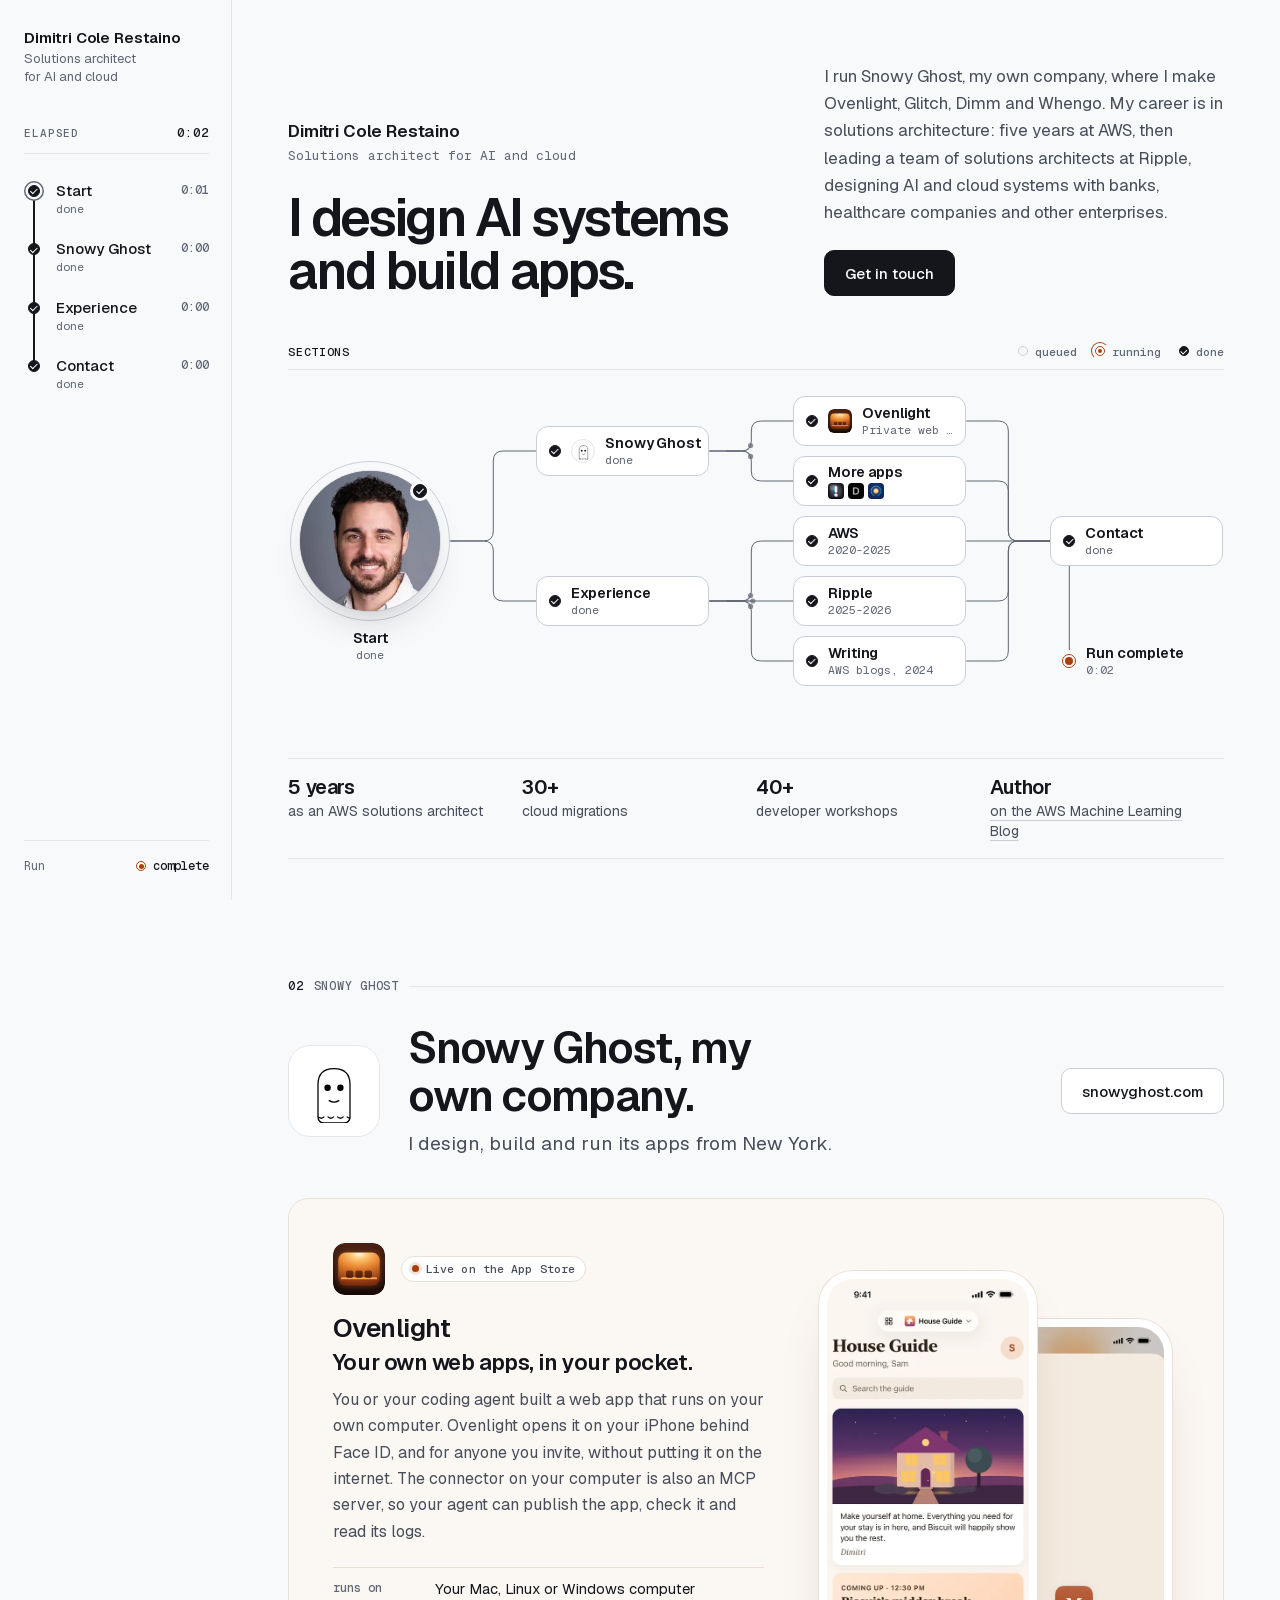
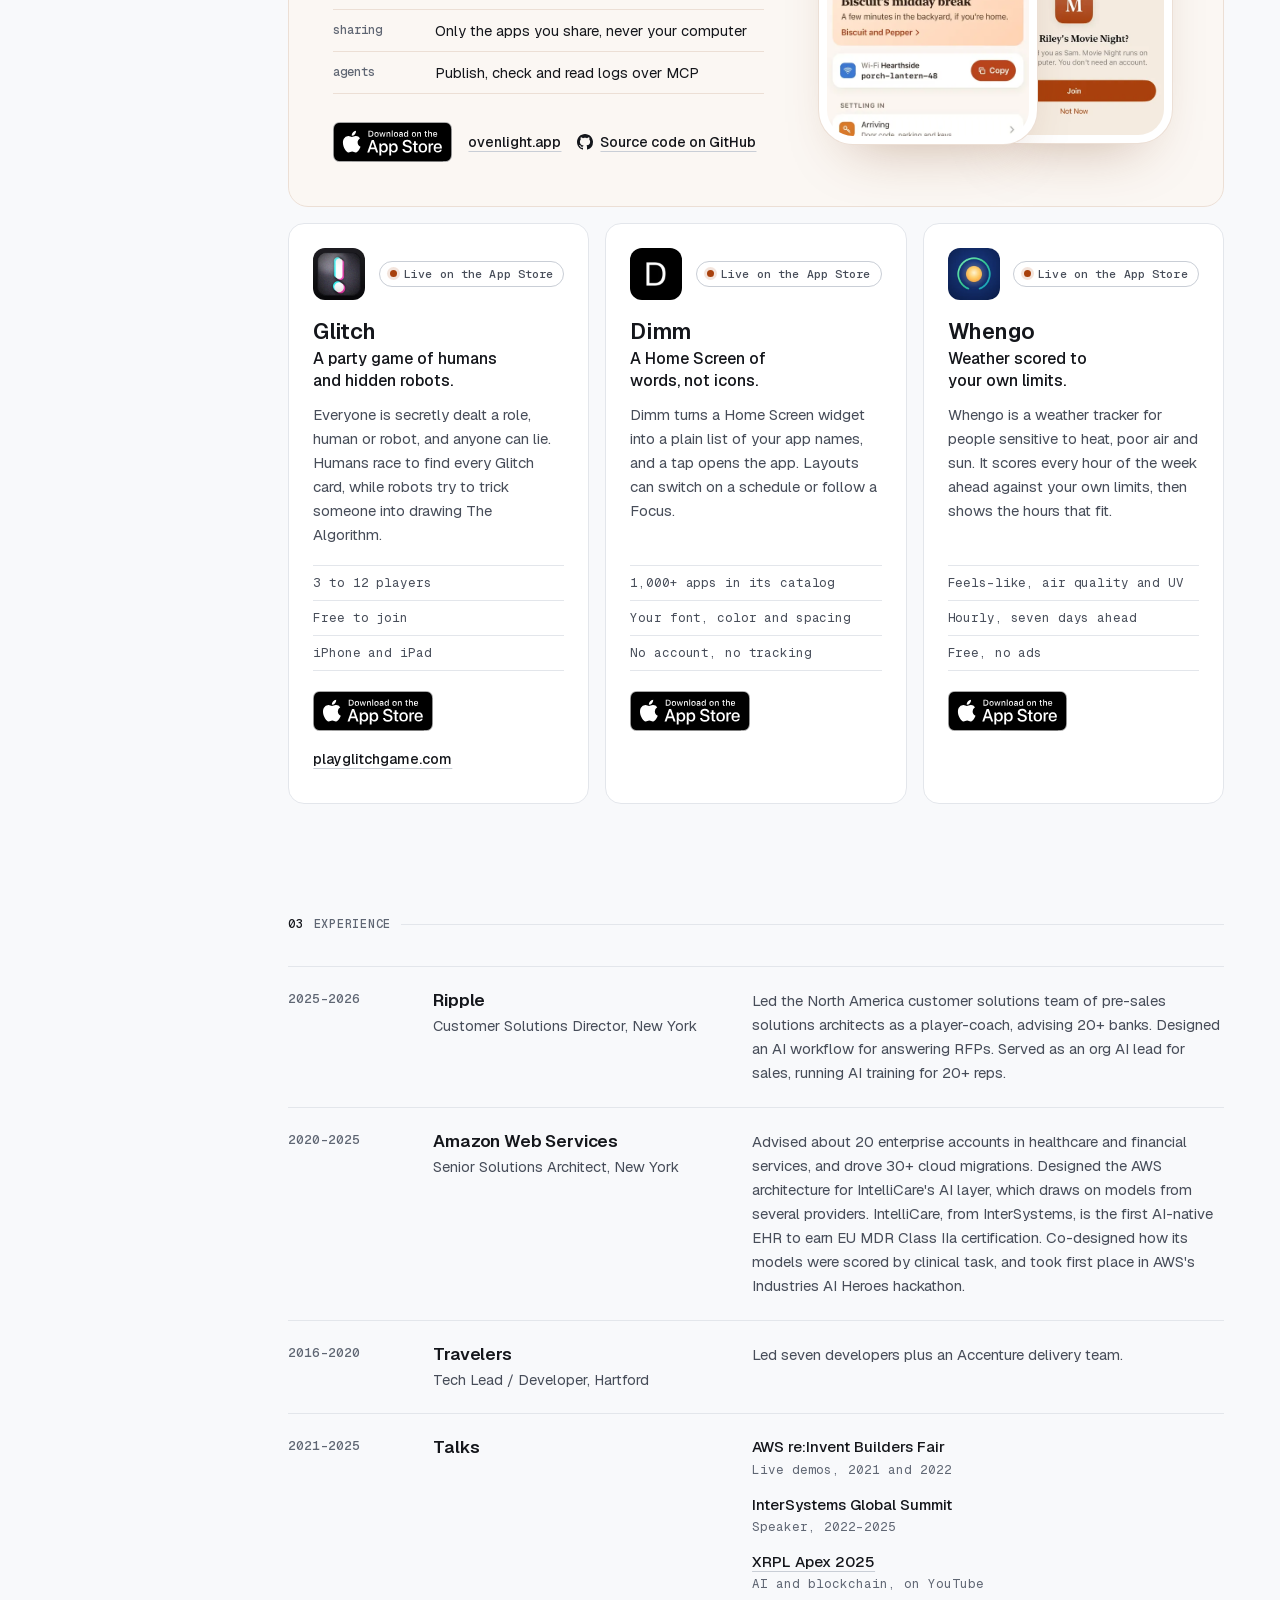
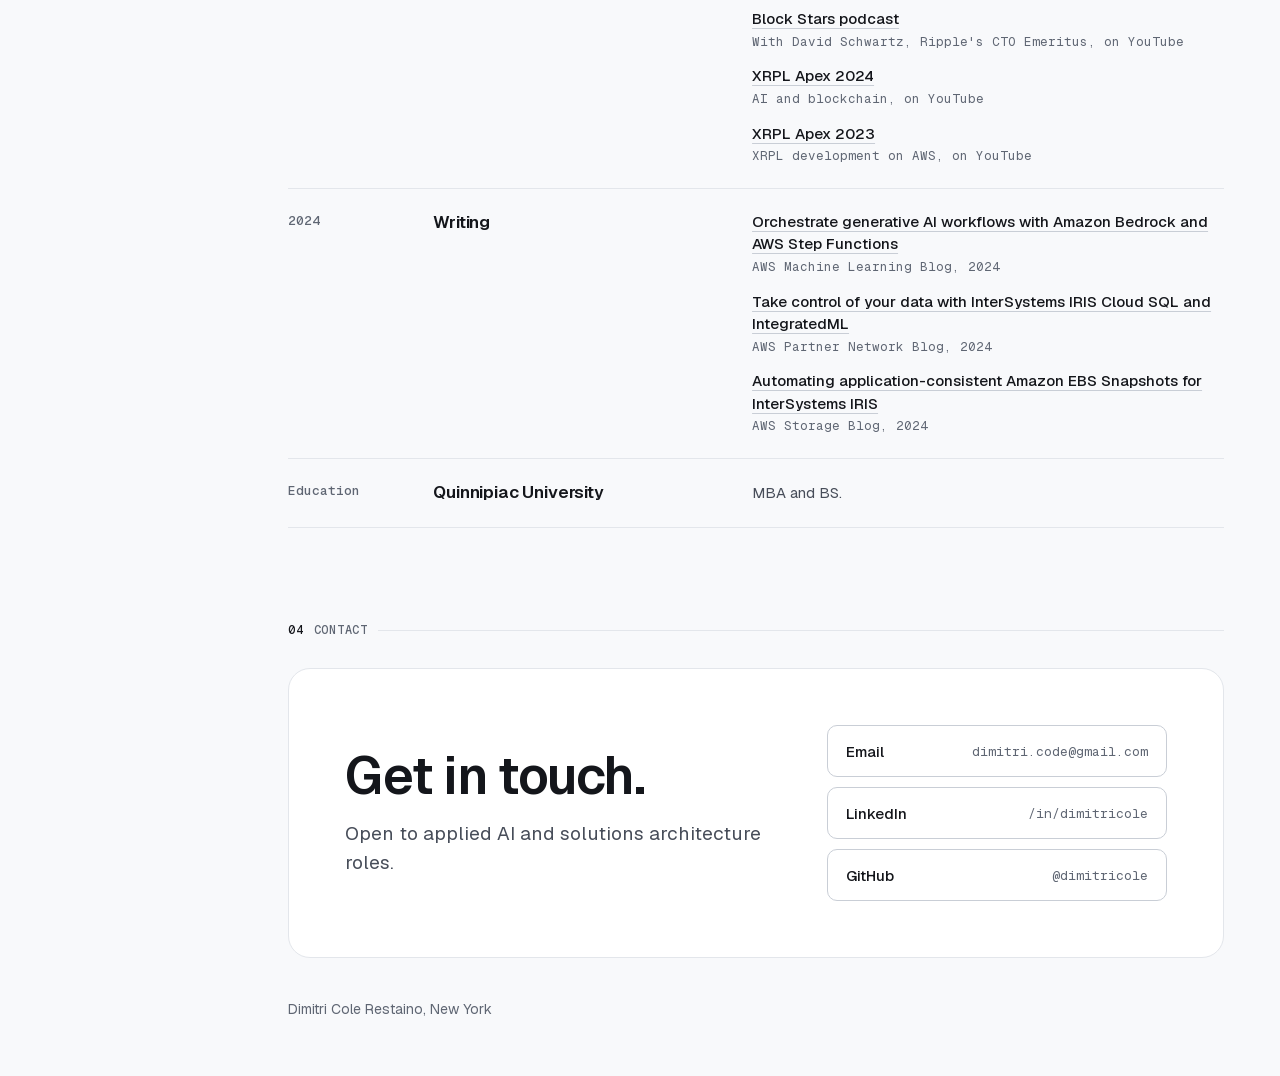
==== commit 686bad34: "Add healthcare, show Ovenlight live, and rewrite the app copy Names healthcare in the intro, the AWS" ====
--- a/index.html
+++ b/index.html
@@ -4,7 +4,7 @@
 <meta charset="utf-8">
 <meta name="viewport" content="width=device-width, initial-scale=1">
 <title>Dimitri Cole Restaino, solutions architect for AI and cloud</title>
-<meta name="description" content="Dimitri Cole Restaino designs AI systems and builds apps. He runs Snowy Ghost, where he makes Ovenlight, Glitch, Dimm and Whengo, after five years at AWS and leading a team of solutions architects at Ripple.">
+<meta name="description" content="Dimitri Cole Restaino designs AI systems and builds apps. He spent five years at AWS, then led a team of solutions architects at Ripple, working with banks, healthcare companies and other enterprises. He runs Snowy Ghost, maker of Ovenlight, Glitch, Dimm and Whengo.">
 <link rel="canonical" href="https://www.dimitricole.com/">
 <meta name="theme-color" content="#f8f9fb">
 <meta property="og:type" content="profile">
@@ -47,6 +47,7 @@
     "Applied AI",
     "Generative AI",
     "AI agents",
+    "Healthcare AI",
     "Cloud architecture",
     "Amazon Web Services",
     "iOS apps"
@@ -120,7 +121,7 @@
             <p class="headline">I design AI systems and build apps.</p>
           </div>
           <div>
-            <p class="intro">I run Snowy Ghost, my own company, where I make Ovenlight, Glitch, Dimm and Whengo. My career is in solutions architecture: five years at AWS, then leading a team of solutions architects at Ripple, designing AI and cloud systems with banks and enterprises.</p>
+            <p class="intro">I run Snowy Ghost, my own company, where I make Ovenlight, Glitch, Dimm and Whengo. My career is in solutions architecture: five years at AWS, then leading a team of solutions architects at Ripple, designing AI and cloud systems with banks, healthcare companies and other enterprises.</p>
             <div class="cta">
               <a class="btn primary" href="mailto:dimitri.code@gmail.com">Get in touch</a>
             </div>
@@ -155,11 +156,11 @@
               <a class="gn l2" href="#ovenlight" data-node="ovenlight" data-step="1" data-state="queued">
                 <span class="node" aria-hidden="true"></span>
                 <img class="ico" src="images/ovenlight-icon.svg" width="24" height="24" alt="">
-                <span class="t"><b>Ovenlight</b><small>Coming soon</small><span class="sr-only state">queued</span></span>
+                <span class="t"><b>Ovenlight</b><small>Private web apps</small><span class="sr-only state">queued</span></span>
               </a>
               <a class="gn l2 apps" href="#apps" data-node="apps" data-step="1" data-state="queued">
                 <span class="node" aria-hidden="true"></span>
-                <span class="t"><b>On the App Store</b><span class="icos"><img src="images/glitch-icon.webp" width="16" height="16" alt="Glitch"><img src="images/dimm-icon.webp" width="16" height="16" alt="Dimm"><img src="images/whengo-icon.webp" width="16" height="16" alt="Whengo"></span><span class="sr-only state">queued</span></span>
+                <span class="t"><b>More apps</b><span class="icos"><img src="images/glitch-icon.webp" width="16" height="16" alt="Glitch"><img src="images/dimm-icon.webp" width="16" height="16" alt="Dimm"><img src="images/whengo-icon.webp" width="16" height="16" alt="Whengo"></span><span class="sr-only state">queued</span></span>
               </a>
               <a class="gn" href="#experience" data-node="experience" data-step="2" data-state="queued">
                 <span class="node" aria-hidden="true"></span>
@@ -211,19 +212,20 @@
           <div class="copy">
             <div class="tile-top">
               <img class="appicon" src="images/ovenlight-icon.svg" width="52" height="52" alt="">
-              <span class="chip"><i></i>Coming soon to the App Store</span>
+              <span class="chip live"><i></i>Live on the App Store</span>
             </div>
             <h3 id="ov-title">Ovenlight</h3>
             <p class="tag">Your own web apps, in your pocket.</p>
-            <p class="body">You or your coding agent built a web app. Ovenlight opens it on your iPhone behind Face ID, over a private connection to your own computer. The connector you install there is also an MCP server, so a coding agent can publish the app, check it and read its logs.</p>
+            <p class="body">You or your coding agent built a web app that runs on your own computer. Ovenlight opens it on your iPhone behind Face ID, and for anyone you invite, without putting it on the internet. The connector on your computer is also an MCP server, so your agent can publish the app, check it and read its logs.</p>
             <dl class="facts">
-              <div><dt>opens</dt><dd>Behind Face ID on your iPhone</dd></div>
-              <div><dt>runs on</dt><dd>Your own computer, over a private connection</dd></div>
-              <div><dt>agents</dt><dd>Publish, check and read logs through MCP</dd></div>
+              <div><dt>runs on</dt><dd>Your Mac, Linux or Windows computer</dd></div>
+              <div><dt>sharing</dt><dd>Only the apps you share, never your computer</dd></div>
+              <div><dt>agents</dt><dd>Publish, check and read logs over MCP</dd></div>
             </dl>
             <div class="foot">
-              <a class="textlink site-link" href="https://ovenlight.app">Visit ovenlight.app</a>
-              <a class="textlink site-link" href="https://github.com/snowy-ghost/ovenlight" aria-label="Ovenlight on GitHub"><svg class="gh" viewBox="0 0 16 16" width="16" height="16" aria-hidden="true" focusable="false"><path fill="currentColor" d="M8 0C3.58 0 0 3.58 0 8c0 3.54 2.29 6.53 5.47 7.59.4.07.55-.17.55-.38 0-.19-.01-.82-.01-1.49-2.01.37-2.53-.49-2.69-.94-.09-.23-.48-.94-.82-1.13-.28-.15-.68-.52-.01-.53.63-.01 1.08.58 1.23.82.72 1.21 1.87.87 2.33.66.07-.52.28-.87.51-1.07-1.78-.2-3.64-.89-3.64-3.95 0-.87.31-1.59.82-2.15-.08-.2-.36-1.02.08-2.12 0 0 .67-.21 2.2.82.64-.18 1.32-.27 2-.27.68 0 1.36.09 2 .27 1.53-1.04 2.2-.82 2.2-.82.44 1.1.16 1.92.08 2.12.51.56.82 1.27.82 2.15 0 3.07-1.87 3.75-3.65 3.95.29.25.54.73.54 1.48 0 1.07-.01 1.93-.01 2.2 0 .21.15.46.55.38A8.013 8.013 0 0016 8c0-4.42-3.58-8-8-8z"/></svg>GitHub</a>
+              <a class="badge" href="https://apps.apple.com/app/id6817561066"><img src="images/app-store-badge.svg" width="120" height="40" loading="lazy" alt="Download Ovenlight on the App Store"></a>
+              <a class="textlink site-link" href="https://ovenlight.app">ovenlight.app</a>
+              <a class="textlink site-link" href="https://github.com/snowy-ghost/ovenlight" aria-label="Ovenlight's source code on GitHub"><svg class="gh" viewBox="0 0 16 16" width="16" height="16" aria-hidden="true" focusable="false"><path fill="currentColor" d="M8 0C3.58 0 0 3.58 0 8c0 3.54 2.29 6.53 5.47 7.59.4.07.55-.17.55-.38 0-.19-.01-.82-.01-1.49-2.01.37-2.53-.49-2.69-.94-.09-.23-.48-.94-.82-1.13-.28-.15-.68-.52-.01-.53.63-.01 1.08.58 1.23.82.72 1.21 1.87.87 2.33.66.07-.52.28-.87.51-1.07-1.78-.2-3.64-.89-3.64-3.95 0-.87.31-1.59.82-2.15-.08-.2-.36-1.02.08-2.12 0 0 .67-.21 2.2.82.64-.18 1.32-.27 2-.27.68 0 1.36.09 2 .27 1.53-1.04 2.2-.82 2.2-.82.44 1.1.16 1.92.08 2.12.51.56.82 1.27.82 2.15 0 3.07-1.87 3.75-3.65 3.95.29.25.54.73.54 1.48 0 1.07-.01 1.93-.01 2.2 0 .21.15.46.55.38A8.013 8.013 0 0016 8c0-4.42-3.58-8-8-8z"/></svg>Source code on GitHub</a>
             </div>
           </div>
           <div class="phones">
@@ -239,10 +241,11 @@
               <span class="chip live"><i></i>Live on the App Store</span>
             </div>
             <h3 id="glitch-title">Glitch</h3>
-            <p class="tag">A party game of robots, humans and hidden roles.</p>
-            <p class="body">Each player is secretly dealt a role, human or robot. Humans race to find every Glitch card, while robots try to trick someone into drawing The Algorithm.</p>
+            <p class="tag">A party game of humans and hidden robots.</p>
+            <p class="body">Everyone is secretly dealt a role, human or robot, and anyone can lie. Humans race to find every Glitch card, while robots try to trick someone into drawing The Algorithm.</p>
             <ul class="specs">
               <li>3 to 12 players</li>
+              <li>Free to join</li>
               <li>iPhone and iPad</li>
             </ul>
             <div class="foot">
@@ -257,11 +260,12 @@
               <span class="chip live"><i></i>Live on the App Store</span>
             </div>
             <h3 id="dimm-title">Dimm</h3>
-            <p class="tag">A calmer Home Screen.</p>
-            <p class="body">Text widgets that show what you need at a glance, in a quiet style, for a Home Screen in a world that can get loud.</p>
+            <p class="tag">A Home Screen of words, not icons.</p>
+            <p class="body">Dimm turns a Home Screen widget into a plain list of your app names, and a tap opens the app. Layouts can switch on a schedule or follow a Focus.</p>
             <ul class="specs">
-              <li>Home Screen widgets</li>
-              <li>Text, not icons</li>
+              <li>1,000+ apps in its catalog</li>
+              <li>Your font, color and spacing</li>
+              <li>No account, no tracking</li>
             </ul>
             <div class="foot">
               <a class="badge" href="https://apps.apple.com/app/id6759893856"><img src="images/app-store-badge.svg" width="120" height="40" loading="lazy" alt="Download Dimm on the App Store"></a>
@@ -274,11 +278,12 @@
               <span class="chip live"><i></i>Live on the App Store</span>
             </div>
             <h3 id="whengo-title">Whengo</h3>
-            <p class="tag">Weather, measured against your limits.</p>
-            <p class="body">A weather tracker for people sensitive to heat, poor air and sun. It scores the conditions against limits you set.</p>
+            <p class="tag">Weather scored to your own limits.</p>
+            <p class="body">Whengo is a weather tracker for people sensitive to heat, poor air and sun. It scores every hour of the week ahead against your own limits, then shows the hours that fit.</p>
             <ul class="specs">
-              <li>Heat, air quality, UV</li>
-              <li>Your own limits</li>
+              <li>Feels-like, air quality and UV</li>
+              <li>Hourly, seven days ahead</li>
+              <li>Free, no ads</li>
             </ul>
             <div class="foot">
               <a class="badge" href="https://apps.apple.com/app/id6790056272"><img src="images/app-store-badge.svg" width="120" height="40" loading="lazy" alt="Download Whengo on the App Store"></a>
@@ -300,7 +305,7 @@
           <div class="job" id="aws">
             <span class="yr">2020-2025</span>
             <div><h3>Amazon Web Services</h3><p class="role">Senior Solutions Architect, New York</p></div>
-            <p>Advised about 20 enterprise accounts in financial services and healthcare, and drove 30+ cloud migrations. Designed the AWS architecture for the multi-provider AI layer in InterSystems' IntelliCare, and took first place in AWS's Industries AI Heroes hackathon.</p>
+            <p>Advised about 20 enterprise accounts in healthcare and financial services, and drove 30+ cloud migrations. Designed the AWS architecture for IntelliCare's AI layer, which draws on models from several providers. IntelliCare, from InterSystems, is the first AI-native EHR to earn EU MDR Class IIa certification. Co-designed how its models were scored by clinical task, and took first place in AWS's Industries AI Heroes hackathon.</p>
           </div>
           <div class="job" id="travelers">
             <span class="yr">2016-2020</span>
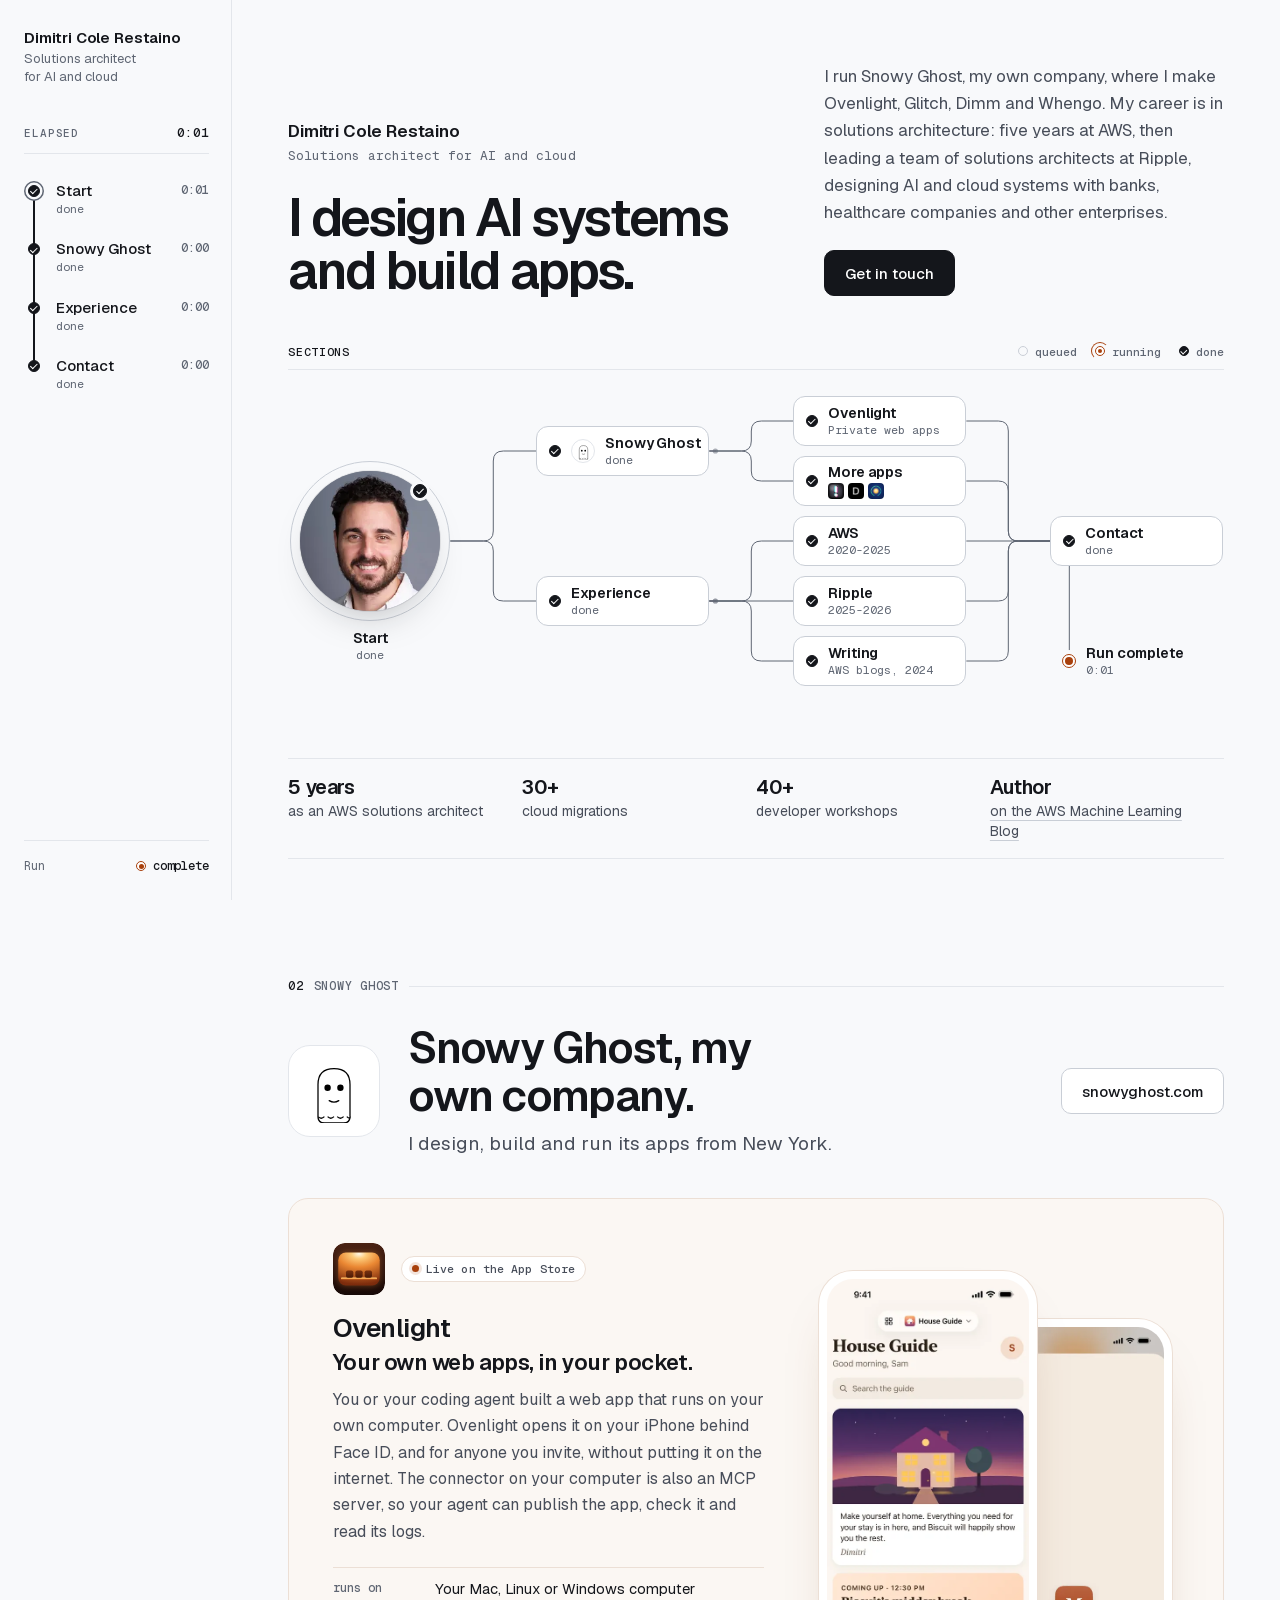
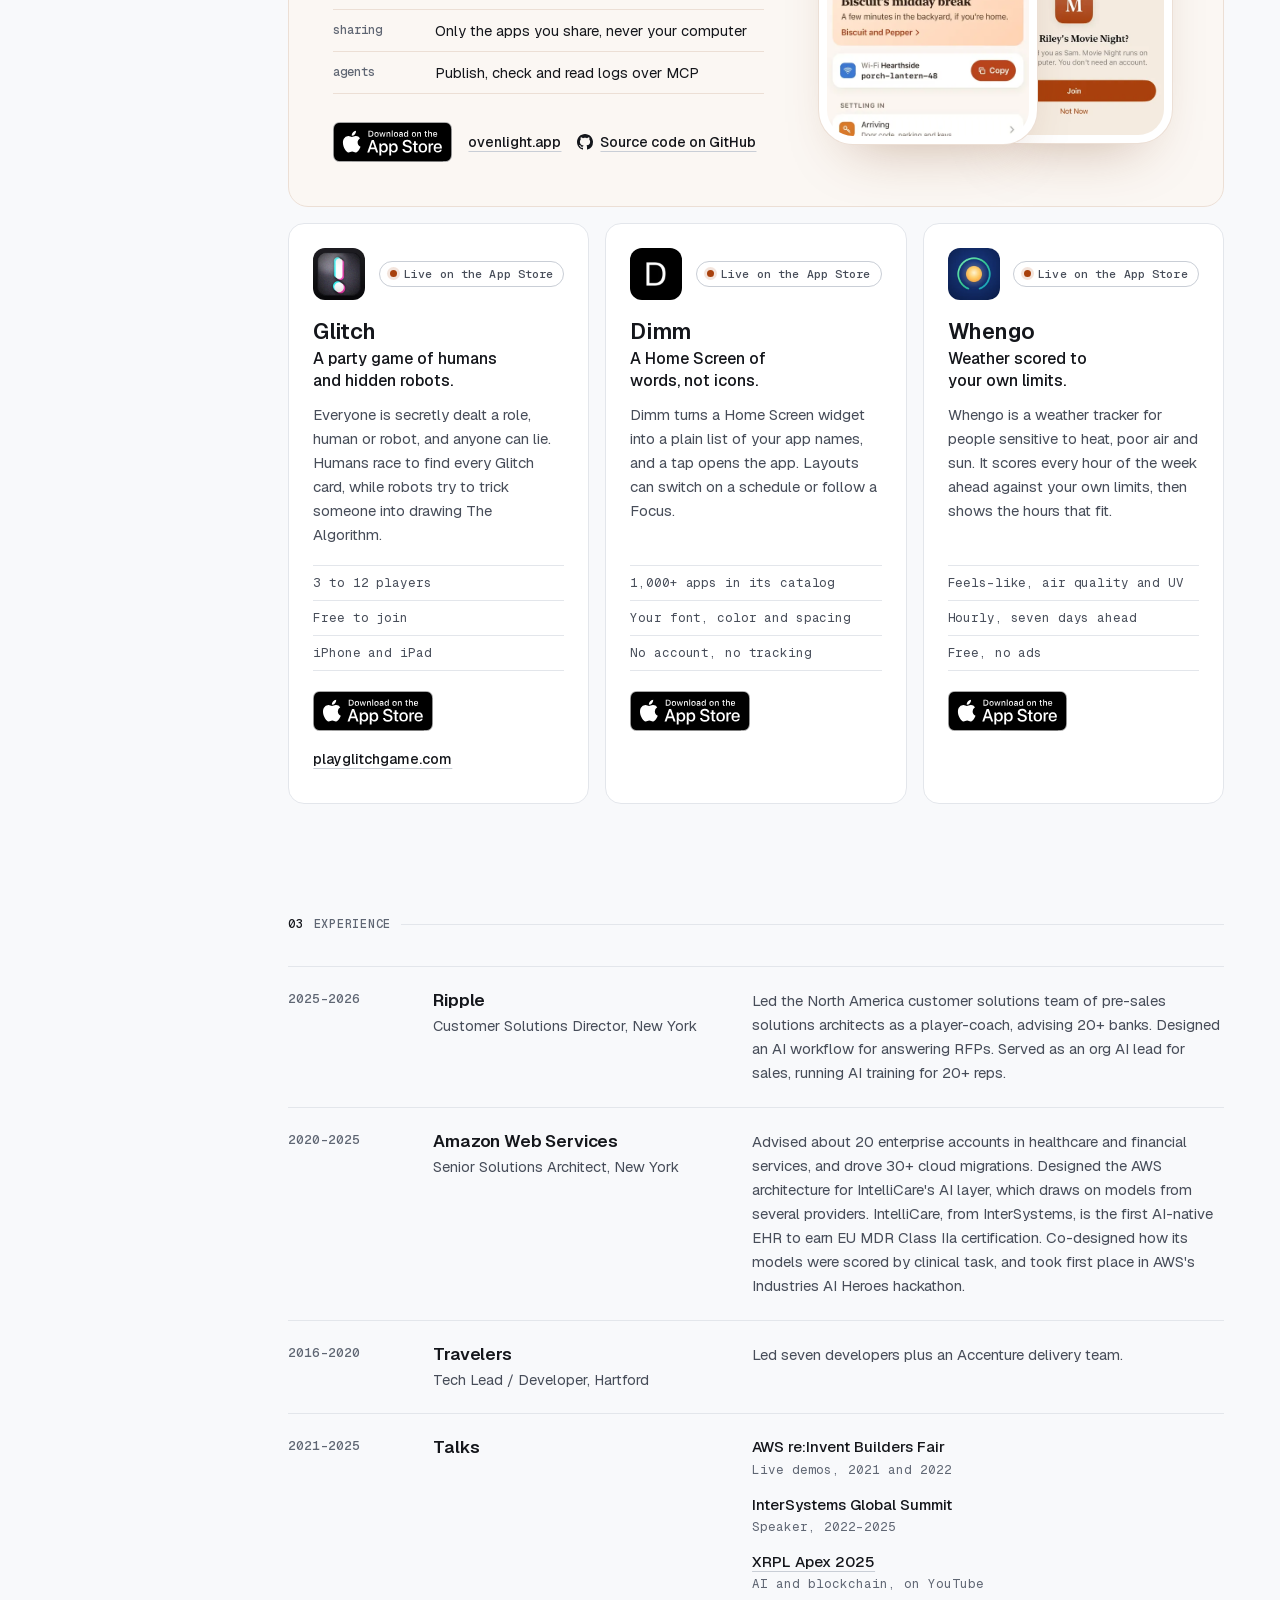
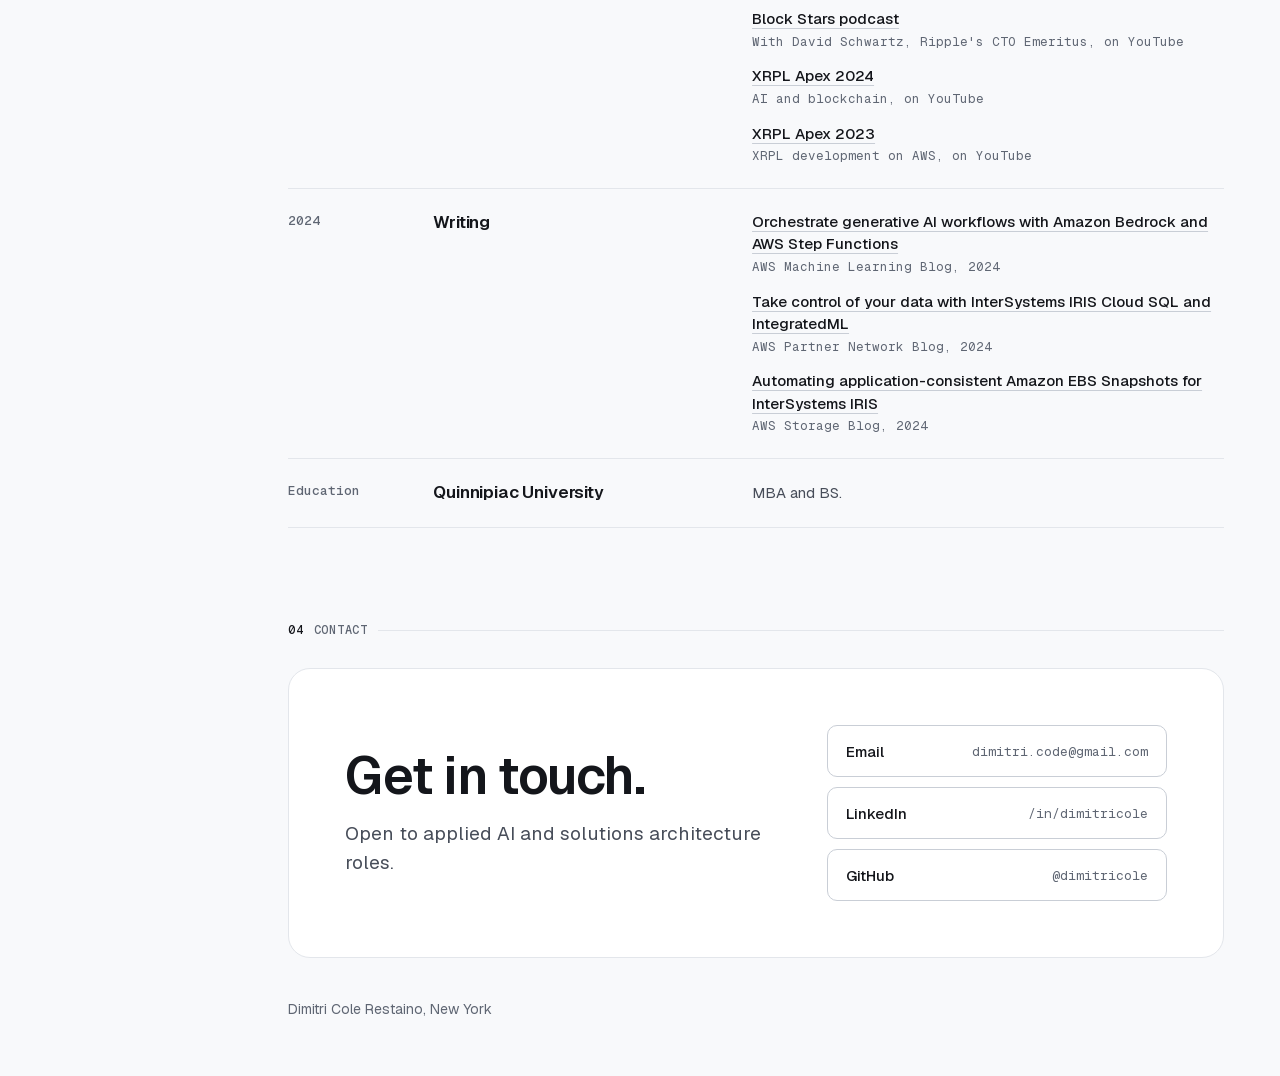
==== commit db36e288: "Drop the icon from the graph's Ovenlight node so its label fits Co-Authored-By: Claude Opus 5.5 <nor" ====
--- a/index.html
+++ b/index.html
@@ -155,7 +155,6 @@
               </a>
               <a class="gn l2" href="#ovenlight" data-node="ovenlight" data-step="1" data-state="queued">
                 <span class="node" aria-hidden="true"></span>
-                <img class="ico" src="images/ovenlight-icon.svg" width="24" height="24" alt="">
                 <span class="t"><b>Ovenlight</b><small>Private web apps</small><span class="sr-only state">queued</span></span>
               </a>
               <a class="gn l2 apps" href="#apps" data-node="apps" data-step="1" data-state="queued">
--- a/assets/css/site.css
+++ b/assets/css/site.css
@@ -251,7 +251,6 @@
 .gn[data-state="running"] {
   border-color: rgba(168, 64, 12, .5); box-shadow: 0 0 0 3px rgba(168, 64, 12, .08);
 }
-.gn .ico { width: 24px; height: 24px; border-radius: 6px; flex: none; }
 .gn .ghost-ico { width: 24px; height: 24px; border-radius: 50%; border: 1px solid var(--line); display: grid; place-items: center; flex: none; }
 .gn .ghost-ico img { width: 17px; height: 17px; }
 .gn .t { display: flex; flex-direction: column; min-width: 0; line-height: 1.2; }
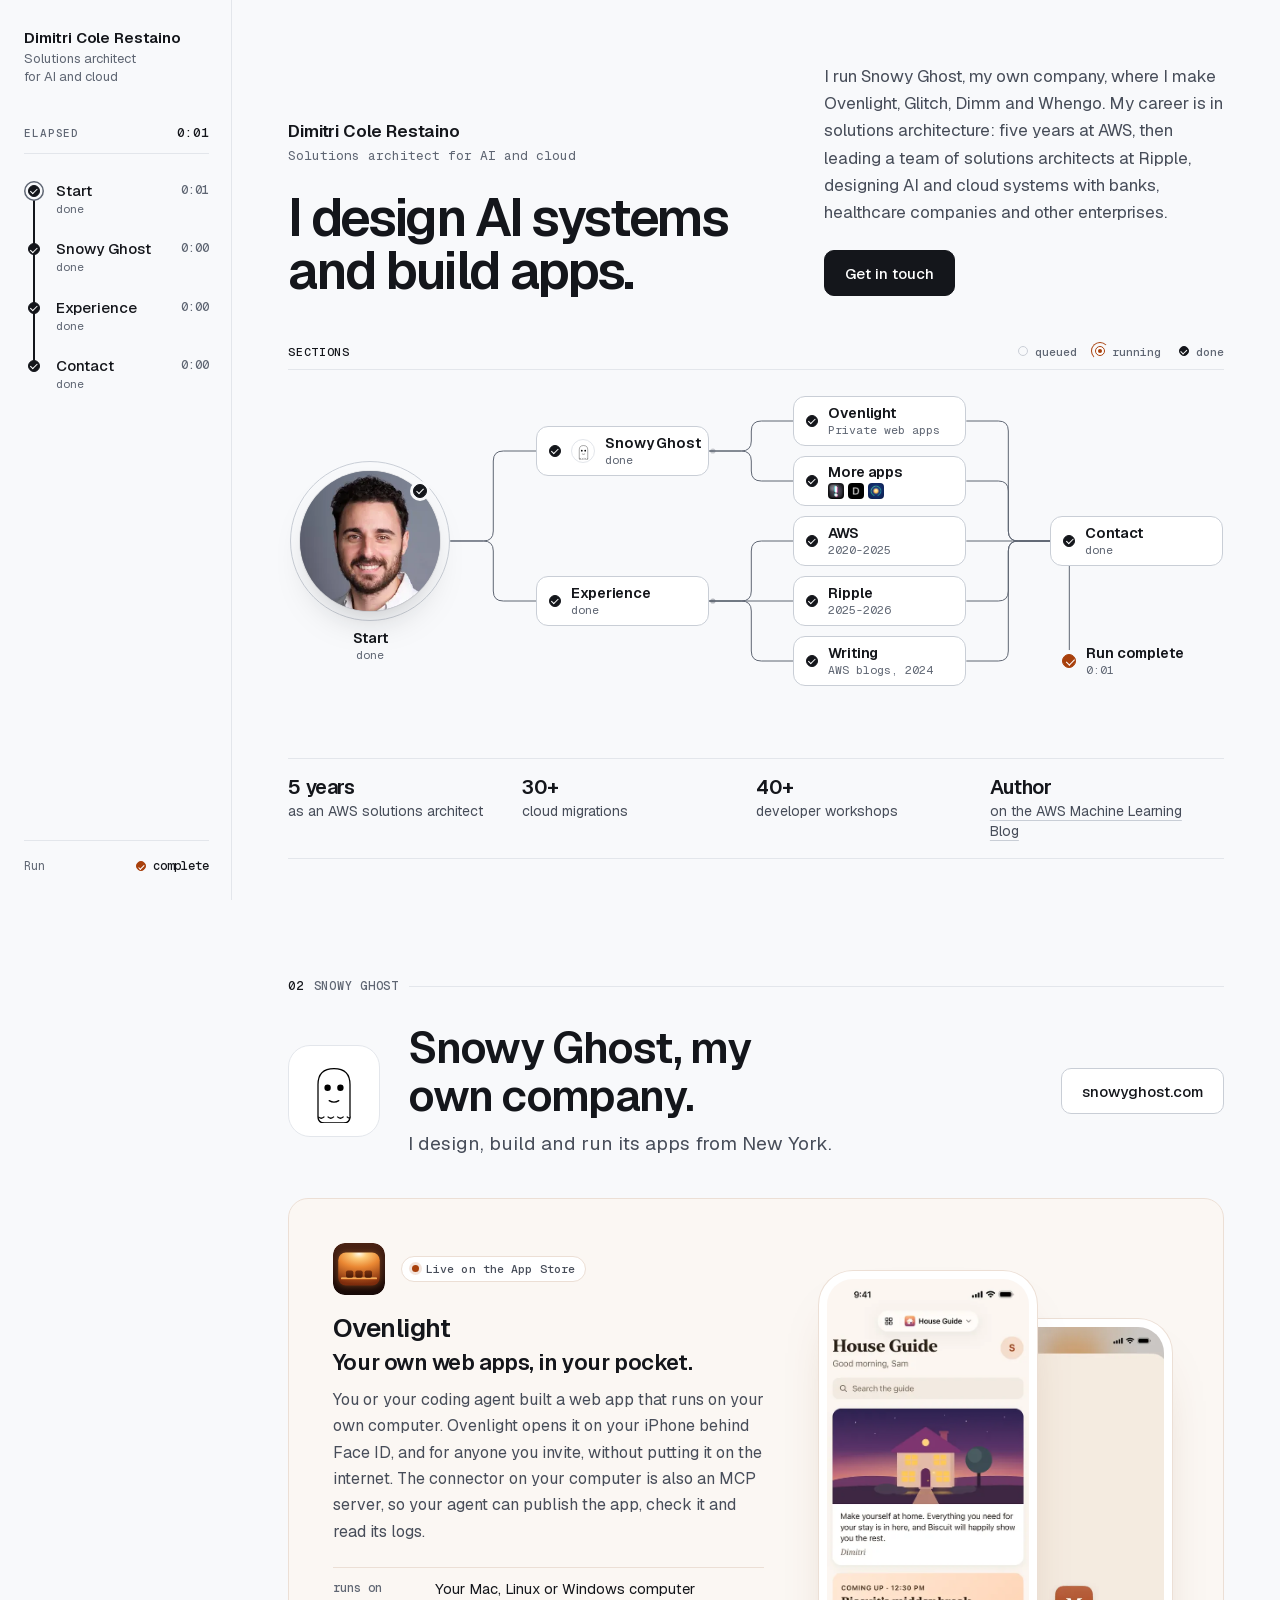
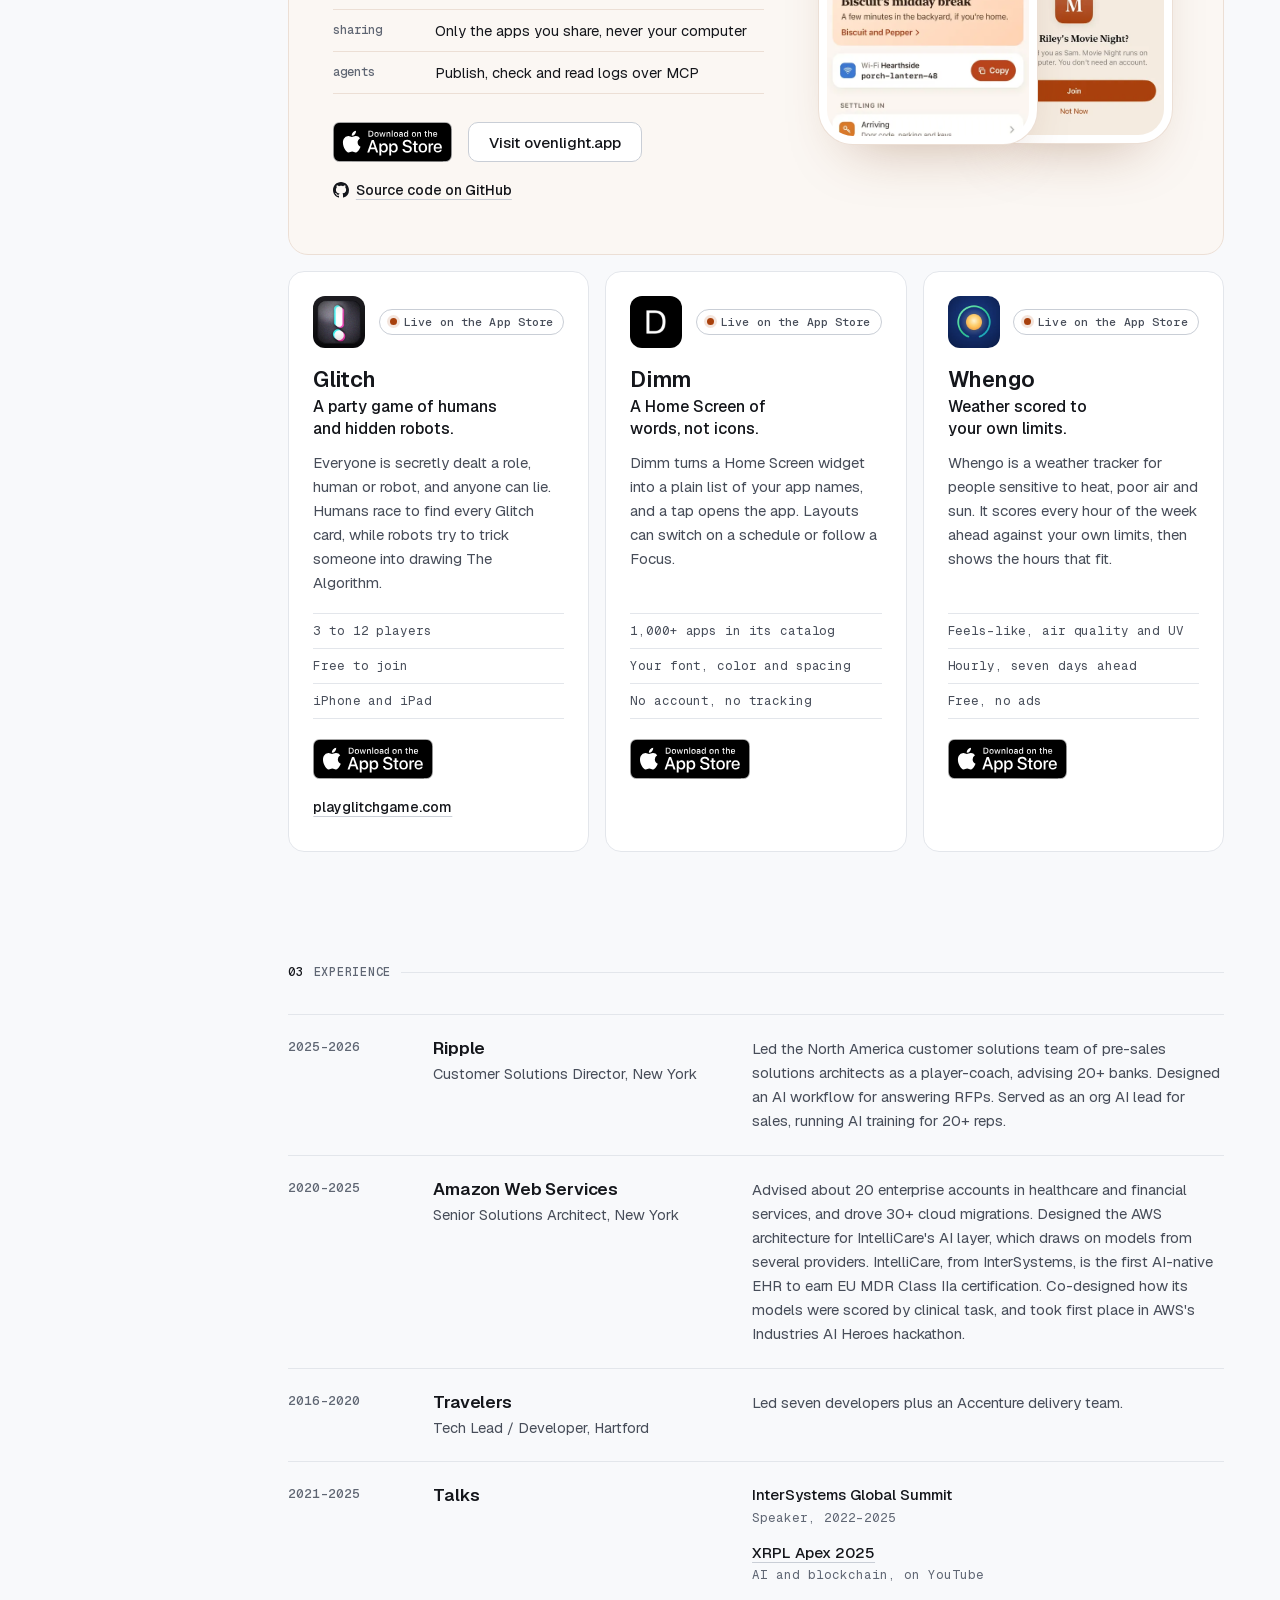
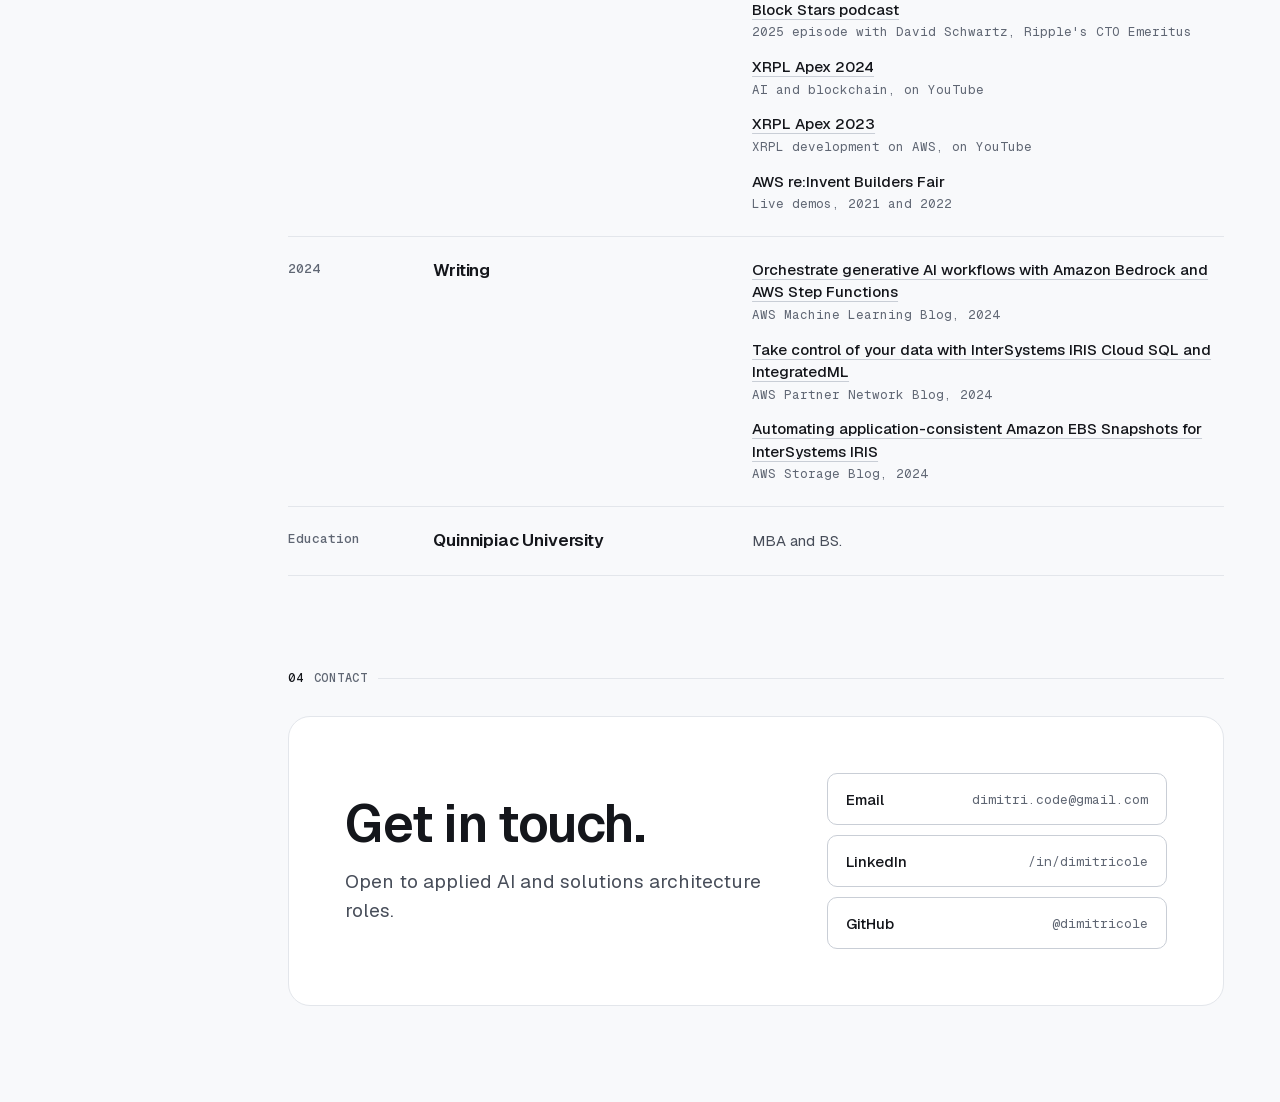
==== commit 0016b93c: "Make ovenlight.app a button again, order the talks newest first, and drop the footer's name line Co-" ====
--- a/index.html
+++ b/index.html
@@ -223,7 +223,7 @@
             </dl>
             <div class="foot">
               <a class="badge" href="https://apps.apple.com/app/id6817561066"><img src="images/app-store-badge.svg" width="120" height="40" loading="lazy" alt="Download Ovenlight on the App Store"></a>
-              <a class="textlink site-link" href="https://ovenlight.app">ovenlight.app</a>
+              <a class="btn" href="https://ovenlight.app">Visit ovenlight.app</a>
               <a class="textlink site-link" href="https://github.com/snowy-ghost/ovenlight" aria-label="Ovenlight's source code on GitHub"><svg class="gh" viewBox="0 0 16 16" width="16" height="16" aria-hidden="true" focusable="false"><path fill="currentColor" d="M8 0C3.58 0 0 3.58 0 8c0 3.54 2.29 6.53 5.47 7.59.4.07.55-.17.55-.38 0-.19-.01-.82-.01-1.49-2.01.37-2.53-.49-2.69-.94-.09-.23-.48-.94-.82-1.13-.28-.15-.68-.52-.01-.53.63-.01 1.08.58 1.23.82.72 1.21 1.87.87 2.33.66.07-.52.28-.87.51-1.07-1.78-.2-3.64-.89-3.64-3.95 0-.87.31-1.59.82-2.15-.08-.2-.36-1.02.08-2.12 0 0 .67-.21 2.2.82.64-.18 1.32-.27 2-.27.68 0 1.36.09 2 .27 1.53-1.04 2.2-.82 2.2-.82.44 1.1.16 1.92.08 2.12.51.56.82 1.27.82 2.15 0 3.07-1.87 3.75-3.65 3.95.29.25.54.73.54 1.48 0 1.07-.01 1.93-.01 2.2 0 .21.15.46.55.38A8.013 8.013 0 0016 8c0-4.42-3.58-8-8-8z"/></svg>Source code on GitHub</a>
             </div>
           </div>
@@ -315,12 +315,12 @@
             <span class="yr">2021-2025</span>
             <div><h3>Talks</h3></div>
             <ul class="posts">
-              <li><b>AWS re:Invent Builders Fair</b><span>Live demos, 2021 and 2022</span></li>
               <li><b>InterSystems Global Summit</b><span>Speaker, 2022-2025</span></li>
               <li><a class="textlink" href="https://www.youtube.com/watch?v=R8cc6_4WKvw">XRPL Apex 2025</a><span>AI and blockchain, on YouTube</span></li>
-              <li><a class="textlink" href="https://www.youtube.com/watch?v=zu2UvS9TCMI">Block Stars podcast</a><span>With David Schwartz, Ripple's CTO Emeritus, on YouTube</span></li>
+              <li><a class="textlink" href="https://www.youtube.com/watch?v=zu2UvS9TCMI">Block Stars podcast</a><span>2025 episode with David Schwartz, Ripple's CTO Emeritus</span></li>
               <li><a class="textlink" href="https://www.youtube.com/watch?v=nXY888BiEW0">XRPL Apex 2024</a><span>AI and blockchain, on YouTube</span></li>
               <li><a class="textlink" href="https://www.youtube.com/watch?v=2m6ikbzef_4">XRPL Apex 2023</a><span>XRPL development on AWS, on YouTube</span></li>
+              <li><b>AWS re:Invent Builders Fair</b><span>Live demos, 2021 and 2022</span></li>
             </ul>
           </div>
           <div class="job" id="writing">
@@ -361,7 +361,6 @@
   <footer class="site-foot">
     <div class="wrap">
       <p class="run-end" data-state="queued" aria-hidden="true"><span class="endnode"></span><span class="end-label"></span><span class="end-time"></span></p>
-      <p>Dimitri Cole Restaino, New York</p>
     </div>
   </footer>
   </div>
--- a/assets/css/site.css
+++ b/assets/css/site.css
@@ -136,15 +136,17 @@
 }
 @keyframes spin { to { transform: rotate(360deg); } }
 
-/* the run's end: a hollow node until the last step is reached, then an ember bullseye */
+/* the run's end: a hollow node until the last step is reached, then an ember node with a check,
+   so it reads as done in the accent and never as the legend's running ring */
 .endnode {
   position: relative; display: block; width: 12px; height: 12px; border-radius: 50%; flex: none;
   background: var(--bg); border: 1.5px dashed var(--line-2);
   transition: background .3s, border-color .3s;
 }
-[data-state="done"] .endnode { border: 1.5px solid var(--ember); background: var(--surface); }
-[data-state="done"] .endnode::after {
-  content: ""; position: absolute; inset: 2px; border-radius: 50%; background: var(--ember);
+[data-state="done"] .endnode, #barState[data-state="end"] .endnode { border: 1.5px solid var(--ember); background: var(--ember); }
+[data-state="done"] .endnode::after, #barState[data-state="end"] .endnode::after {
+  content: ""; position: absolute; left: 35%; top: 14%; width: 30%; height: 58%;
+  border: solid #fff; border-width: 0 1.5px 1.5px 0; transform: rotate(45deg);
 }
 
 .rail-foot {
@@ -155,7 +157,6 @@
 .rail-foot b { display: flex; align-items: center; gap: 7px; font-weight: 500; color: var(--ink); font-variant-numeric: tabular-nums; }
 .rail-foot .endnode { display: none; width: 10px; height: 10px; }
 .rail-foot[data-state="done"] .endnode { display: block; }
-.rail-foot[data-state="done"] .endnode::after { inset: 1.5px; }
 
 /* ---------- Run bar (phone, tablet) ---------- */
 .bar { display: none; }
@@ -340,6 +341,7 @@
 .facts dt { font: 500 12px/1.75 var(--mono); color: var(--ink-3); }
 .facts dd { min-width: 0; }
 .sg-lead .foot { padding-top: 28px; gap: 8px 20px; font-size: 15px; }
+.sg-lead .foot .btn { height: 40px; }
 .phones { position: relative; min-height: 400px; }
 .phone {
   position: absolute; border-radius: 34px; border: 8px solid var(--surface); background: var(--surface); overflow: hidden;
@@ -446,8 +448,7 @@
   .bar-top .node, .bar-top .endnode { width: 10px; height: 10px; }
   .bar-top [data-state] { display: flex; align-items: center; padding: 0 3px; }
   #barState .endnode, #barState[data-state="end"] .node { display: none; }
-  #barState[data-state="end"] .endnode { display: block; border: 1.5px solid var(--ember); background: var(--surface); }
-  #barState[data-state="end"] .endnode::after { content: ""; position: absolute; inset: 1.5px; border-radius: 50%; background: var(--ember); }
+  #barState[data-state="end"] .endnode { display: block; }
   .bar-top .now { color: var(--ink); font-family: var(--sans); font-size: 14px; font-weight: 600; letter-spacing: -0.01em; }
   .bar-top .st { color: var(--ember); }
   #barState[data-state="done"] ~ .st { color: var(--ink-3); }
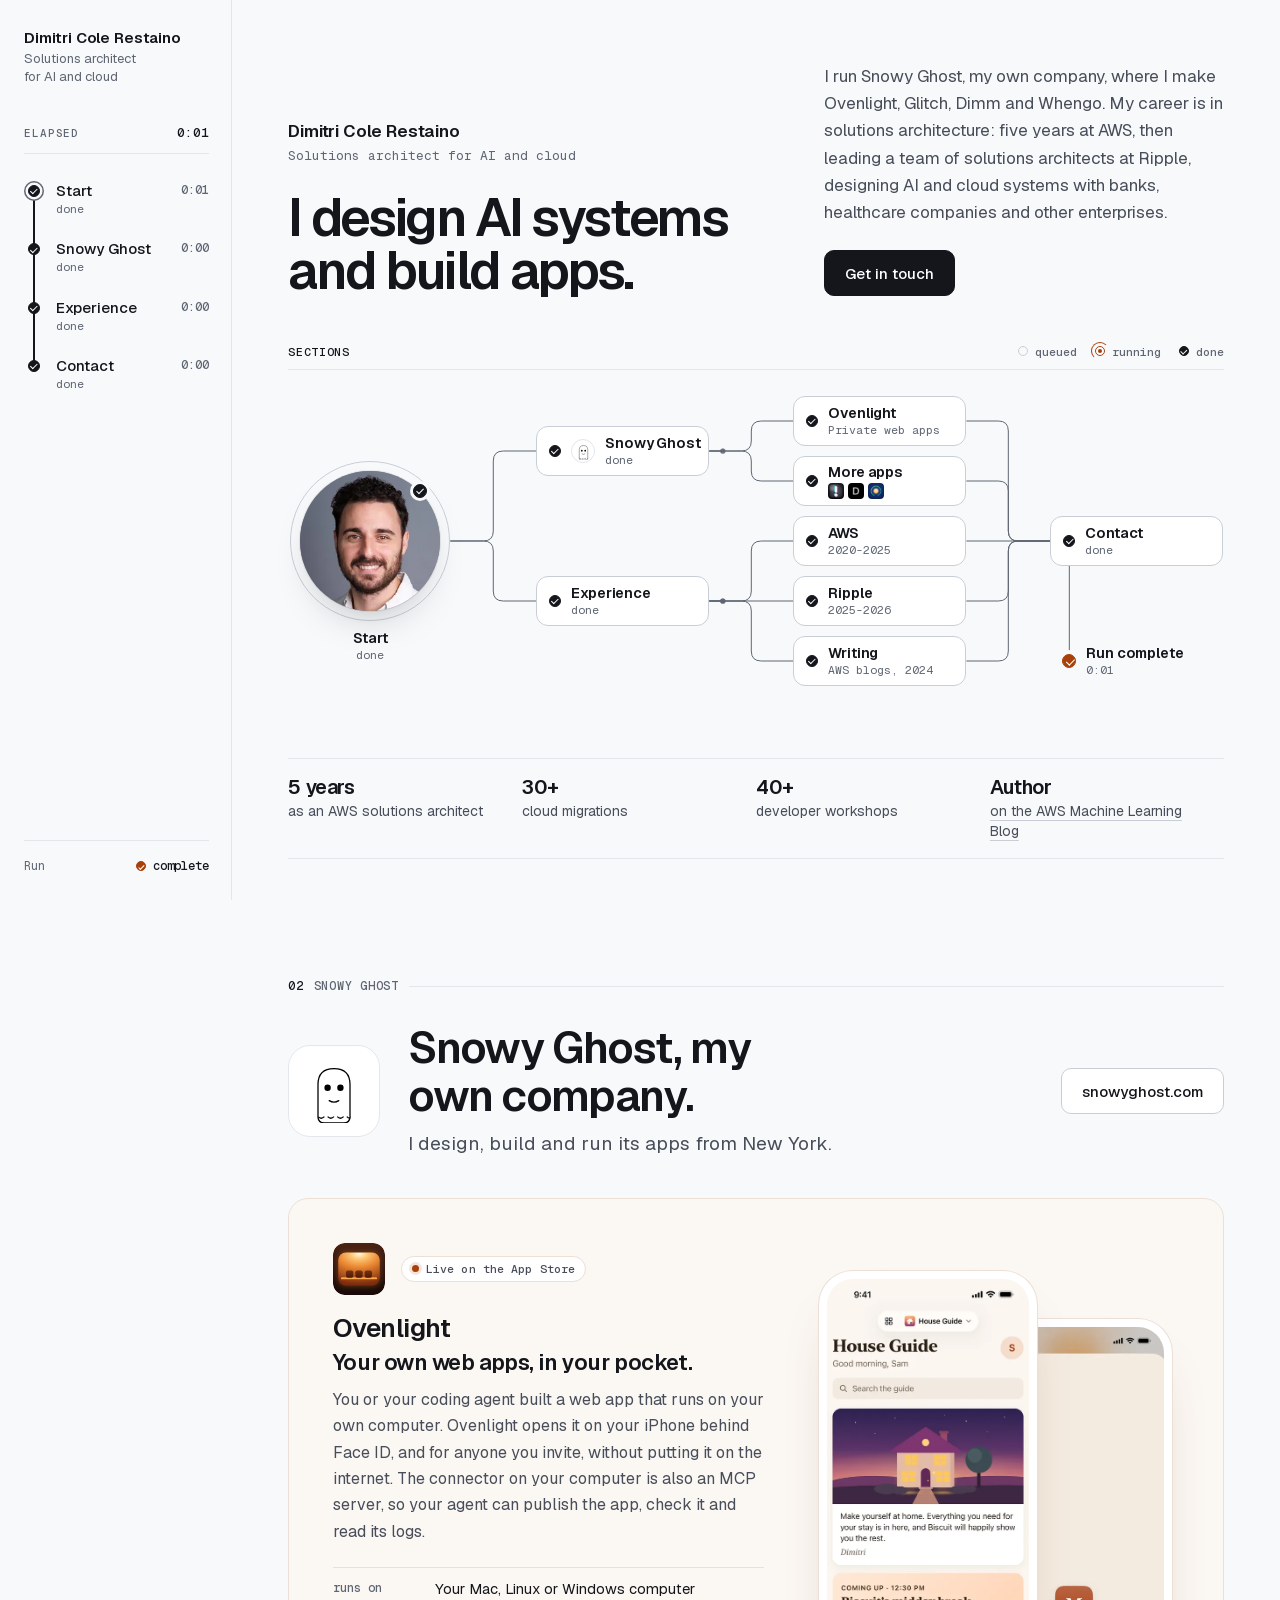
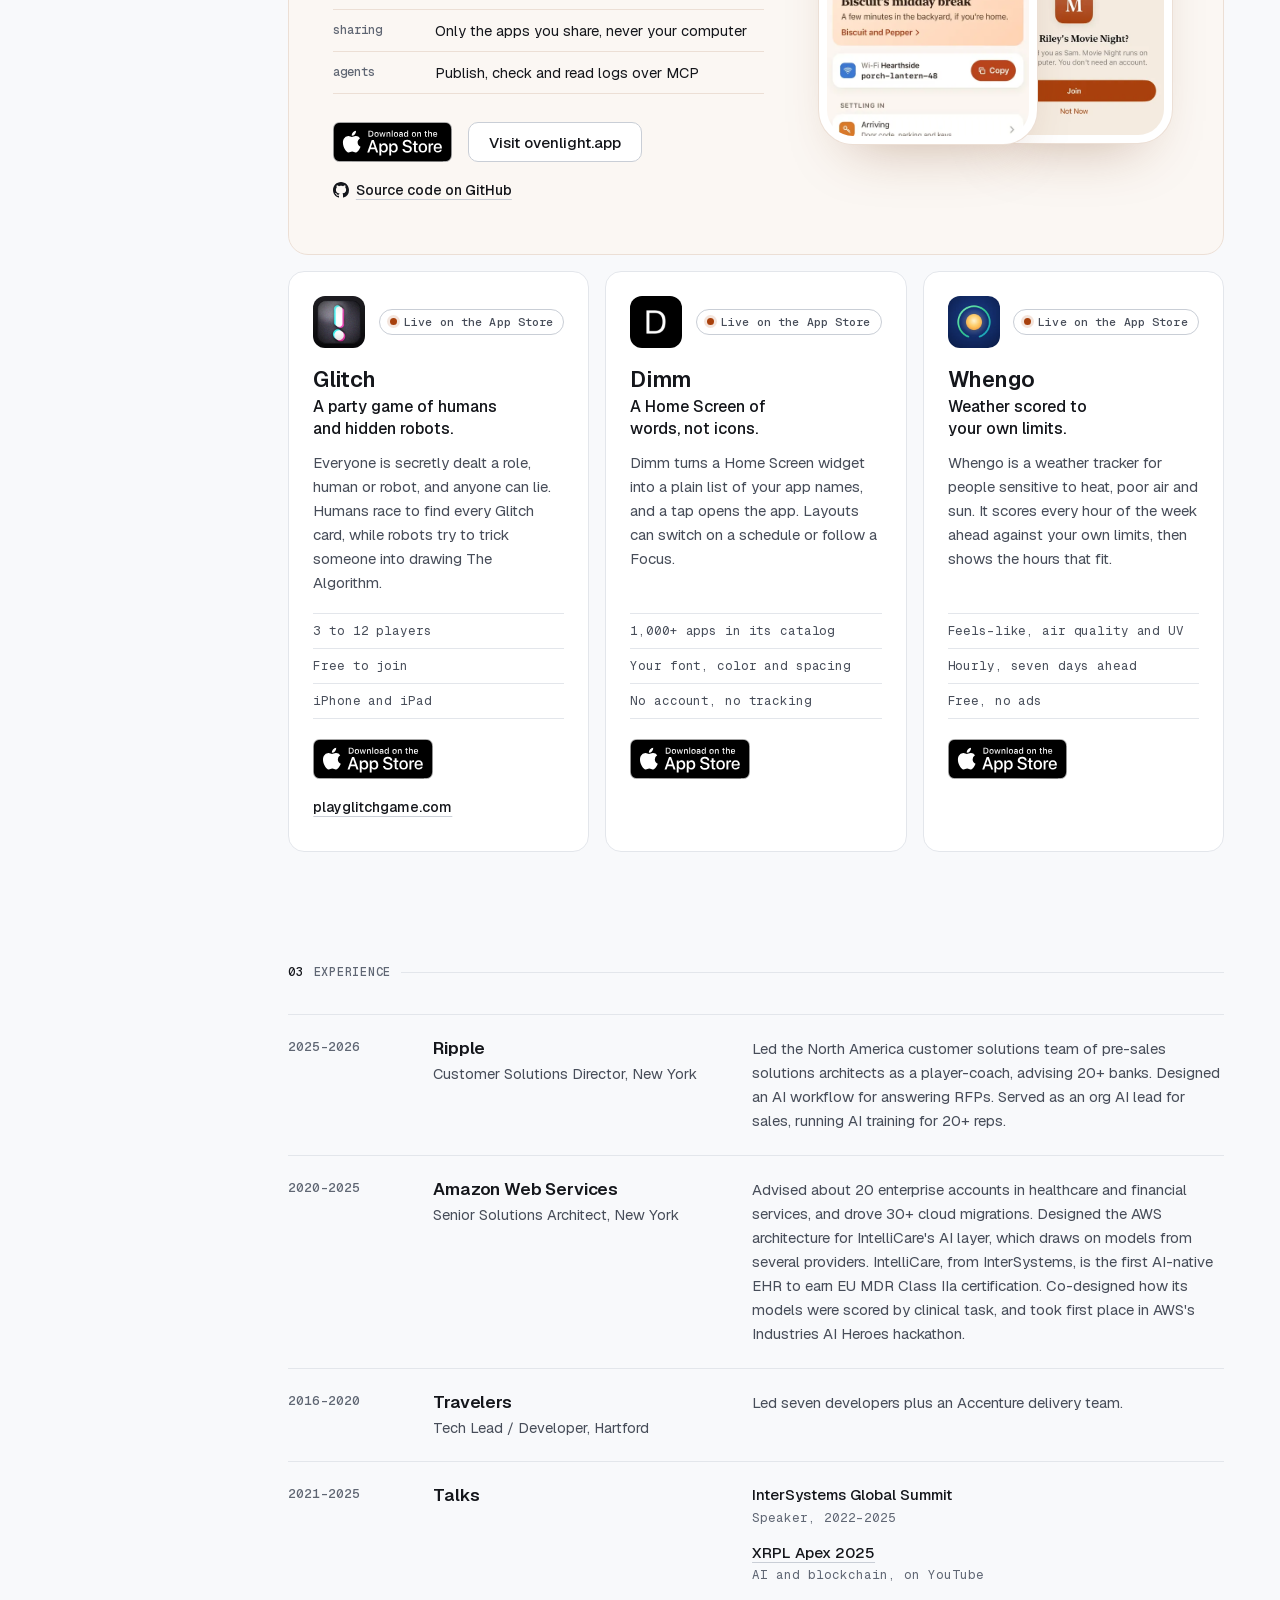
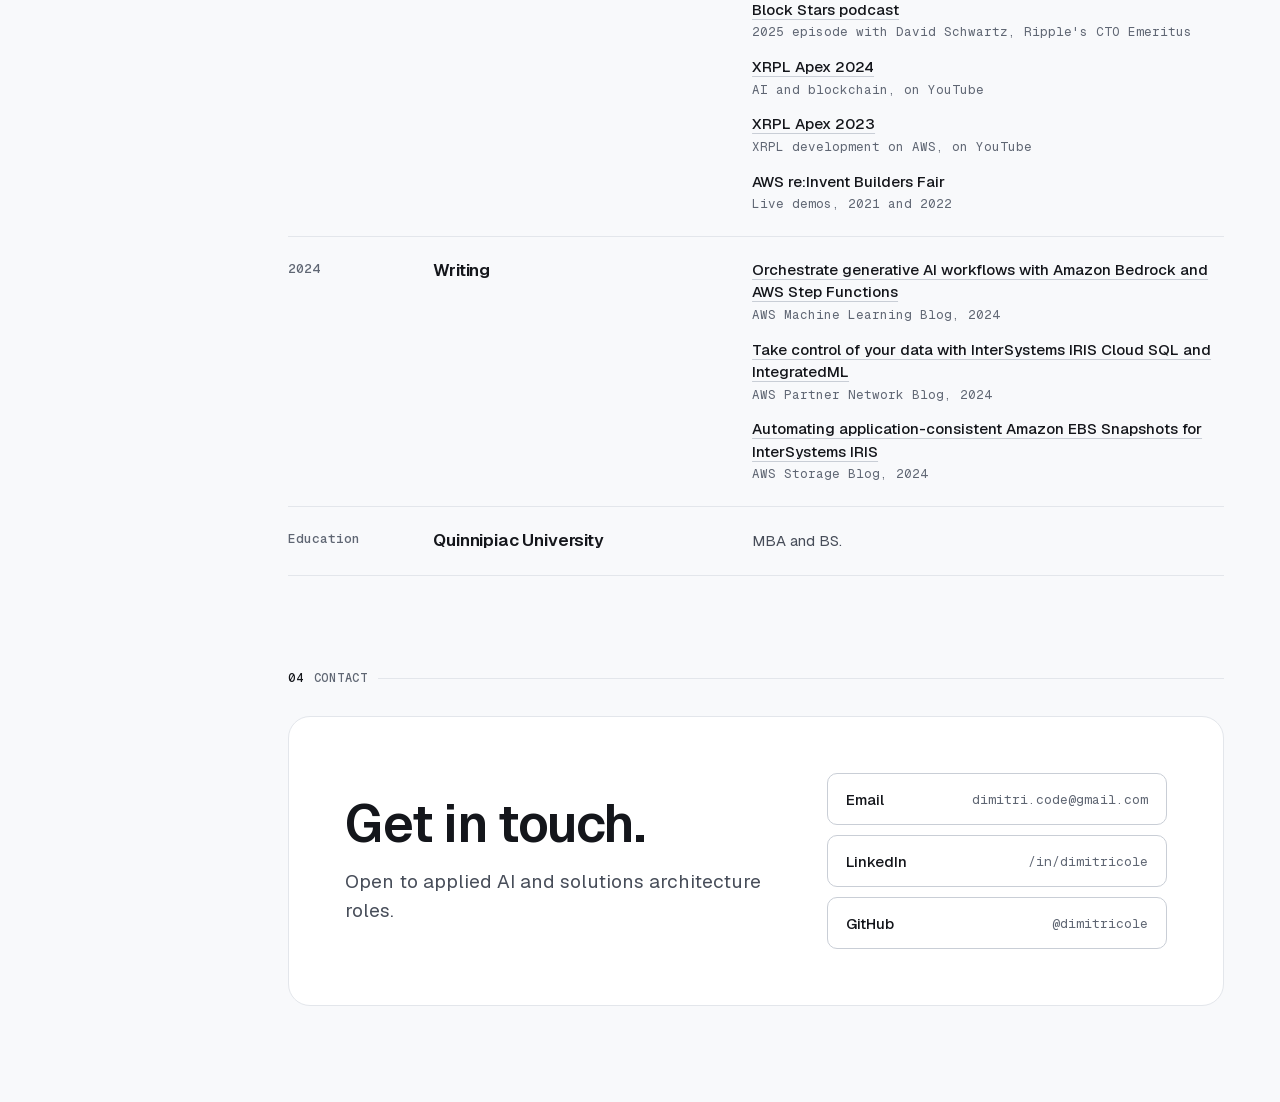
==== commit d199852d: "Print the Ovenlight button's URL under its label, and hold the run's end marker in a div Co-Authored" ====
--- a/index.html
+++ b/index.html
@@ -358,11 +358,11 @@
       </div>
     </section>
   </main>
-  <footer class="site-foot">
+  <div class="site-foot">
     <div class="wrap">
       <p class="run-end" data-state="queued" aria-hidden="true"><span class="endnode"></span><span class="end-label"></span><span class="end-time"></span></p>
     </div>
-  </footer>
+  </div>
   </div>
 </div>
 </body>
--- a/assets/css/site.css
+++ b/assets/css/site.css
@@ -580,7 +580,7 @@
     content: " " attr(href); display: block; font: 400 8pt/1.4 var(--mono); color: var(--ink-3); word-break: break-all; text-decoration: none;
   }
   .badge img, .site-link .gh { display: none; }
-  .site-link { display: block; min-height: 0; }
+  .site-link, .sg-lead .foot .btn { display: block; height: auto; min-height: 0; line-height: inherit; }
   .badge::before { content: "App Store"; font-weight: 500; }
   .site-foot { padding: 8pt 0 0; }
   a, .textlink { text-decoration: none; }
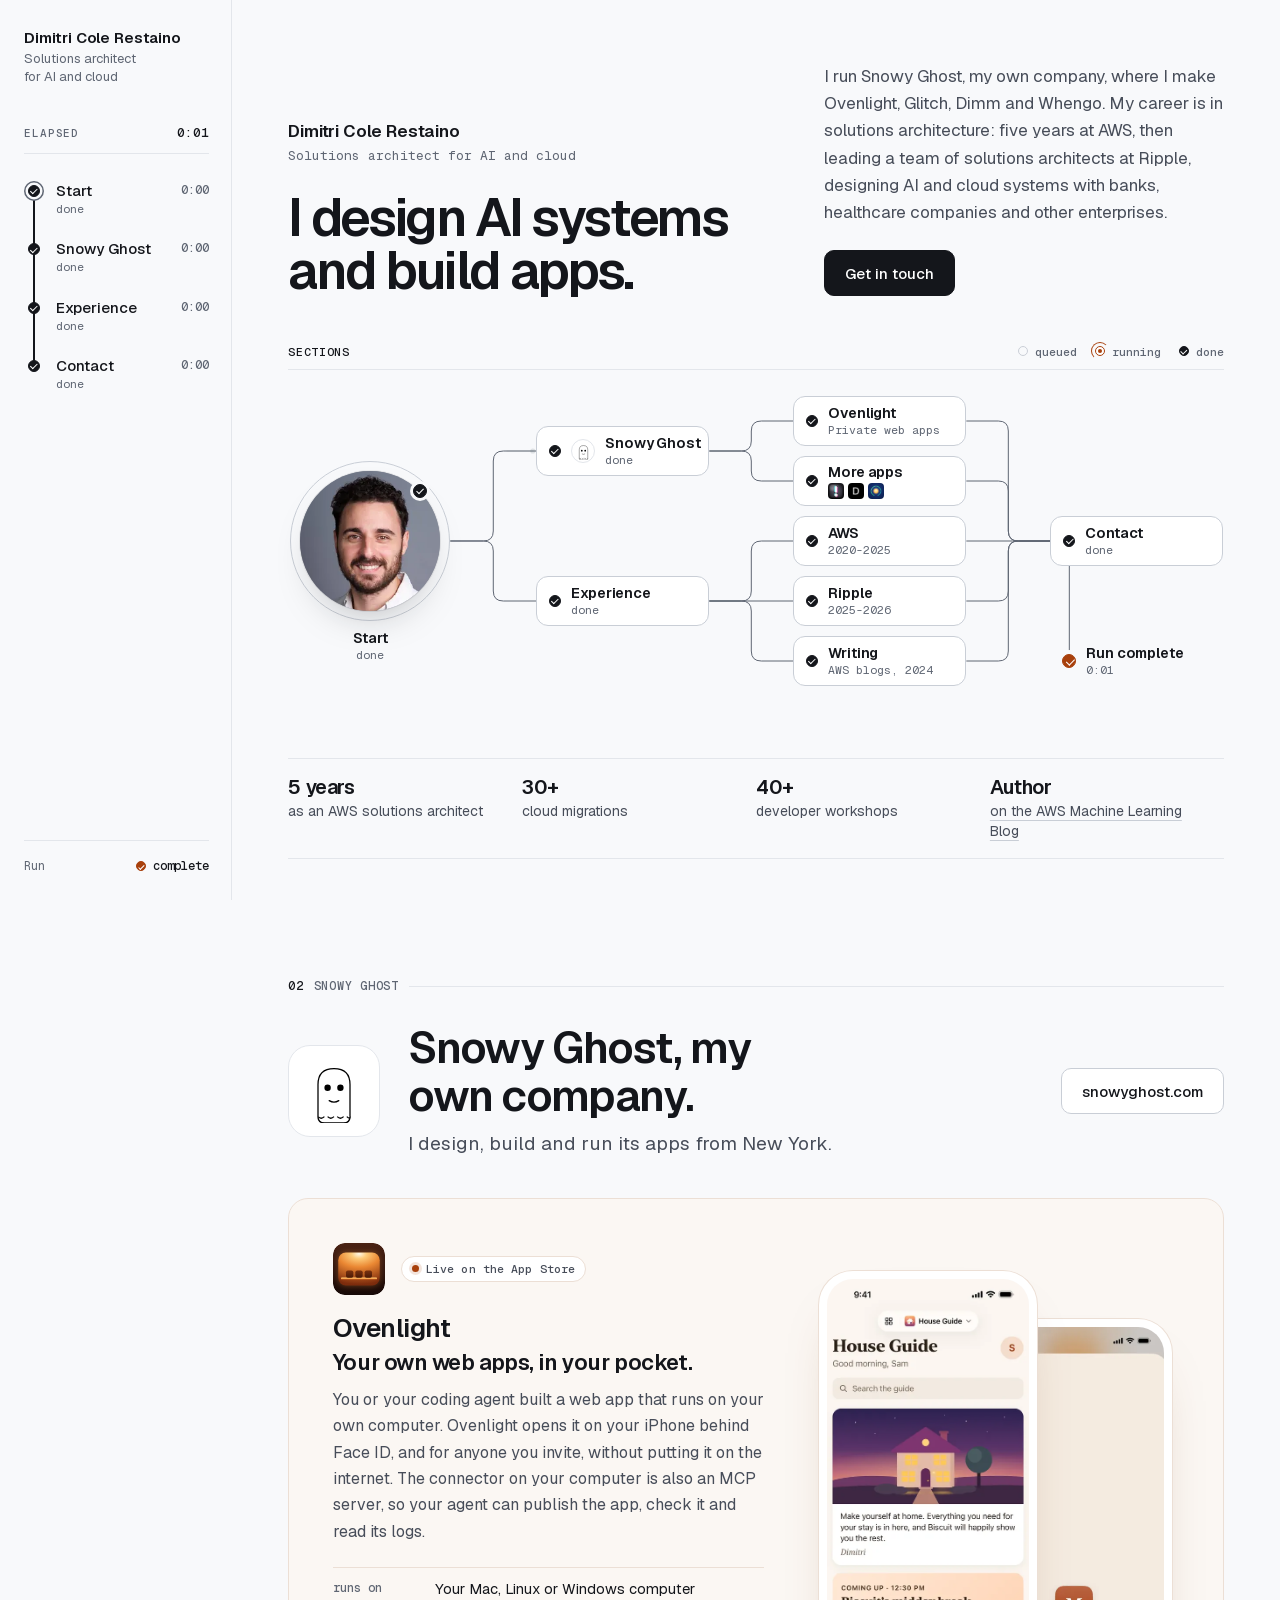
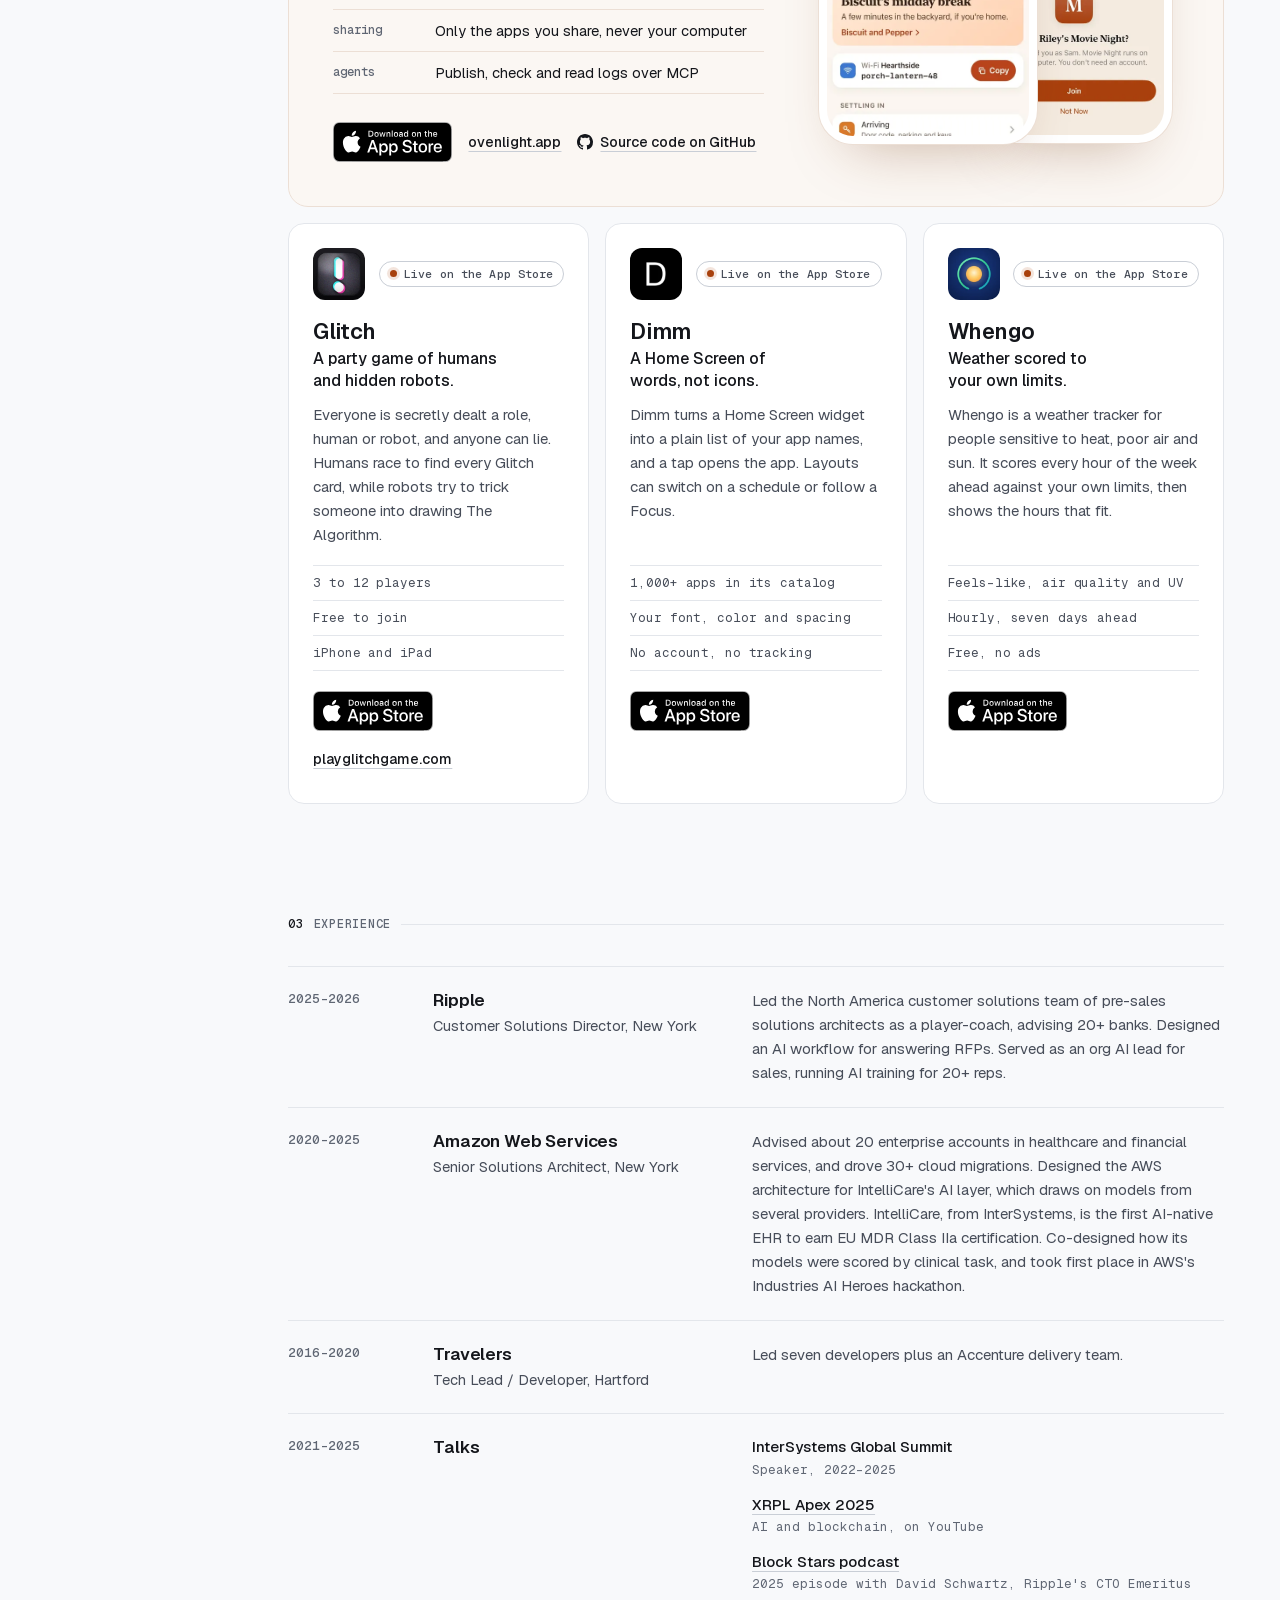
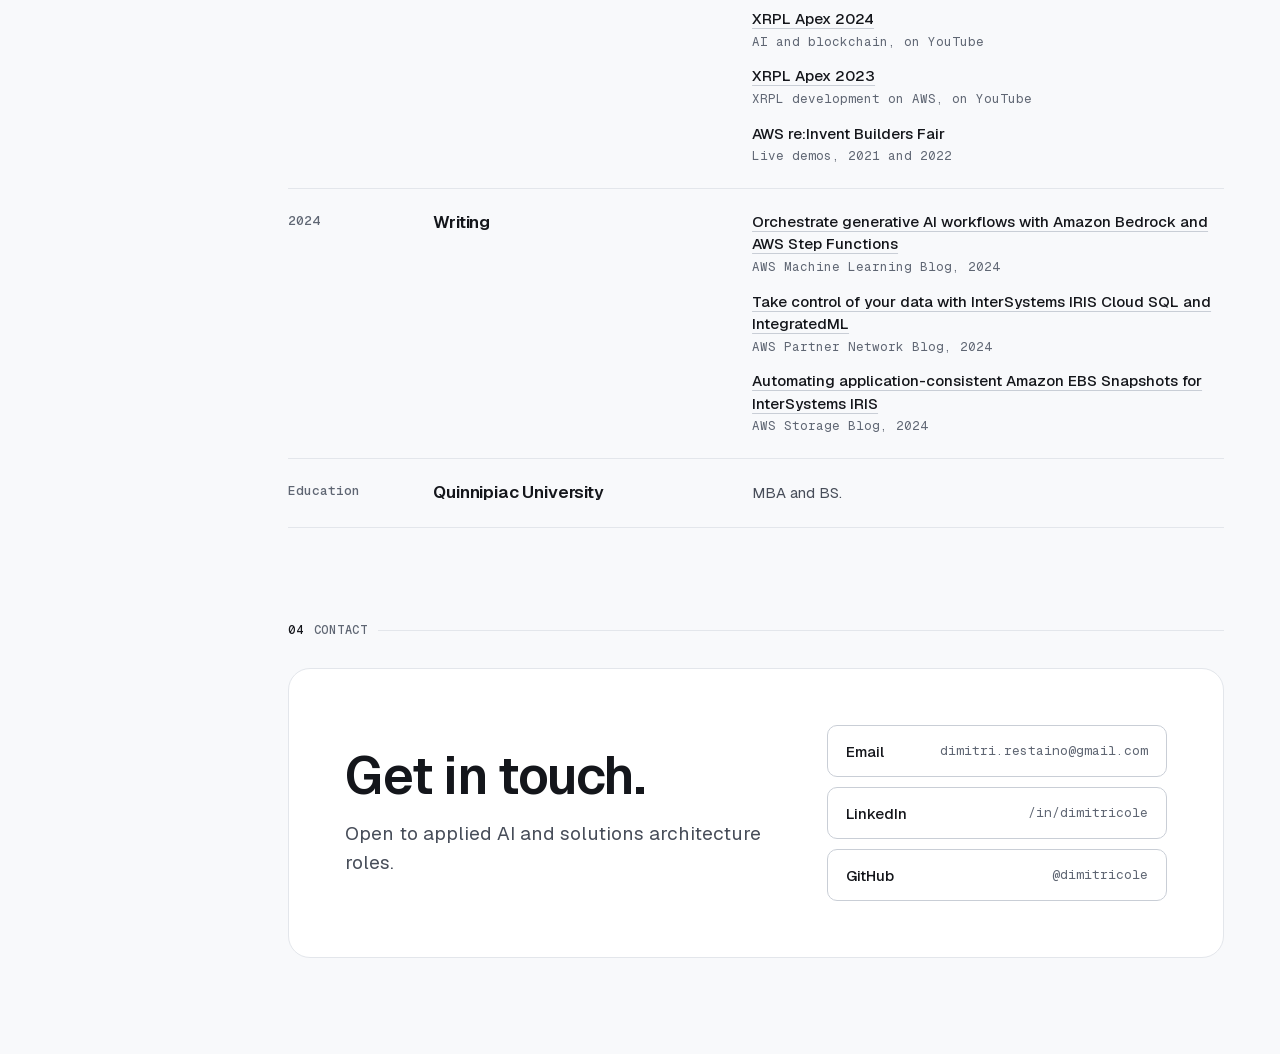
==== commit d8ab2d91: "Use dimitri.restaino@gmail.com, return ovenlight.app to a text link, and stack the contact rows when" ====
--- a/index.html
+++ b/index.html
@@ -123,7 +123,7 @@
           <div>
             <p class="intro">I run Snowy Ghost, my own company, where I make Ovenlight, Glitch, Dimm and Whengo. My career is in solutions architecture: five years at AWS, then leading a team of solutions architects at Ripple, designing AI and cloud systems with banks, healthcare companies and other enterprises.</p>
             <div class="cta">
-              <a class="btn primary" href="mailto:dimitri.code@gmail.com">Get in touch</a>
+              <a class="btn primary" href="mailto:dimitri.restaino@gmail.com">Get in touch</a>
             </div>
           </div>
         </div>
@@ -223,7 +223,7 @@
             </dl>
             <div class="foot">
               <a class="badge" href="https://apps.apple.com/app/id6817561066"><img src="images/app-store-badge.svg" width="120" height="40" loading="lazy" alt="Download Ovenlight on the App Store"></a>
-              <a class="btn" href="https://ovenlight.app">Visit ovenlight.app</a>
+              <a class="textlink site-link" href="https://ovenlight.app">ovenlight.app</a>
               <a class="textlink site-link" href="https://github.com/snowy-ghost/ovenlight" aria-label="Ovenlight's source code on GitHub"><svg class="gh" viewBox="0 0 16 16" width="16" height="16" aria-hidden="true" focusable="false"><path fill="currentColor" d="M8 0C3.58 0 0 3.58 0 8c0 3.54 2.29 6.53 5.47 7.59.4.07.55-.17.55-.38 0-.19-.01-.82-.01-1.49-2.01.37-2.53-.49-2.69-.94-.09-.23-.48-.94-.82-1.13-.28-.15-.68-.52-.01-.53.63-.01 1.08.58 1.23.82.72 1.21 1.87.87 2.33.66.07-.52.28-.87.51-1.07-1.78-.2-3.64-.89-3.64-3.95 0-.87.31-1.59.82-2.15-.08-.2-.36-1.02.08-2.12 0 0 .67-.21 2.2.82.64-.18 1.32-.27 2-.27.68 0 1.36.09 2 .27 1.53-1.04 2.2-.82 2.2-.82.44 1.1.16 1.92.08 2.12.51.56.82 1.27.82 2.15 0 3.07-1.87 3.75-3.65 3.95.29.25.54.73.54 1.48 0 1.07-.01 1.93-.01 2.2 0 .21.15.46.55.38A8.013 8.013 0 0016 8c0-4.42-3.58-8-8-8z"/></svg>Source code on GitHub</a>
             </div>
           </div>
@@ -350,7 +350,7 @@
             <p class="lede">Open to applied AI and solutions architecture roles.</p>
           </div>
           <ul class="contact-links">
-            <li><a class="btn" href="mailto:dimitri.code@gmail.com"><span>Email</span><span>dimitri.code@gmail.com</span></a></li>
+            <li><a class="btn" href="mailto:dimitri.restaino@gmail.com"><span>Email</span><span>dimitri.restaino<wbr>@gmail.com</span></a></li>
             <li><a class="btn" href="https://www.linkedin.com/in/dimitricole/"><span>LinkedIn</span><span>/in/dimitricole</span></a></li>
             <li><a class="btn" href="https://github.com/dimitricole"><span>GitHub</span><span>@dimitricole</span></a></li>
           </ul>
--- a/assets/css/site.css
+++ b/assets/css/site.css
@@ -341,7 +341,6 @@
 .facts dt { font: 500 12px/1.75 var(--mono); color: var(--ink-3); }
 .facts dd { min-width: 0; }
 .sg-lead .foot { padding-top: 28px; gap: 8px 20px; font-size: 15px; }
-.sg-lead .foot .btn { height: 40px; }
 .phones { position: relative; min-height: 400px; }
 .phone {
   position: absolute; border-radius: 34px; border: 8px solid var(--surface); background: var(--surface); overflow: hidden;
@@ -420,9 +419,13 @@
 }
 .contact-card h2 { font-size: clamp(32px, 4.2vw, 52px); }
 .contact-card .lede { margin-top: 14px; }
-.contact-links { display: grid; gap: 10px; }
-.contact-links .btn { width: 100%; justify-content: space-between; height: 52px; padding: 0 18px; }
-.contact-links .btn span:last-child { font: 400 13px/1 var(--mono); color: var(--ink-3); overflow: hidden; text-overflow: ellipsis; }
+.contact-links { display: grid; gap: 10px; container-type: inline-size; }
+.contact-links .btn { width: 100%; justify-content: space-between; gap: 12px; height: auto; min-height: 52px; padding: 8px 18px; }
+.contact-links .btn span:last-child { font: 400 13px/1.3 var(--mono); color: var(--ink-3); white-space: normal; overflow-wrap: anywhere; }
+/* too narrow for the email on one line: every row puts its value under its label, never cutting an address short */
+@container (max-width: 309px) {
+  .contact-links .btn { flex-direction: column; align-items: flex-start; justify-content: center; gap: 2px; }
+}
 .site-foot { padding: 40px 0 56px; font-size: 14px; color: var(--ink-3); }
 .run-end { display: none; }
 
@@ -564,23 +567,28 @@
   .sg-lead { display: block; margin-top: 12pt; padding: 12pt; border-radius: 10px; }
   .sg-lead .copy { padding: 0; }
   .facts { display: block; }
+  /* print sets its own three columns, so the screen's container queries stay out of it */
+  .sg .wrap { container-type: normal; }
   .apps-grid { grid-template-columns: repeat(3, minmax(0, 1fr)); gap: 8pt; margin-top: 8pt; }
   .tile { padding: 10pt; border-radius: 10px; }
+  .tile .tile-top { flex-wrap: wrap; }
   .sg-lead, .tile, .job, .contact, .proof li, .posts li { break-inside: avoid; }
   .sg-head, .kicker, h2, h3 { break-after: avoid; }
+  /* a job's h3 is alone in its grid row, so its avoid would block every break between rows */
+  .job h3 { break-after: auto; }
   .jobs { margin-top: 8pt; }
   .job { padding: 8pt 0; gap: 12pt; grid-template-columns: 11ch minmax(0, 1fr) minmax(0, 1.6fr); }
   .job p, .job .posts { grid-column: auto; margin-top: 0; }
   .contact-card { margin-top: 8pt; padding: 12pt; display: block; border-radius: 10px; }
   .contact-links { margin-top: 10pt; }
-  .contact-links .btn { height: auto; padding: 4pt 0; border: 0; justify-content: flex-start; gap: 12pt; }
+  .contact-links .btn { min-height: 0; padding: 4pt 0; border: 0; justify-content: flex-start; gap: 12pt; }
   .btn { height: auto; padding: 0; border: 0; background: none; }
   .chip { background: none !important; }
   .posts a::after, .badge::after, .sg-lead .foot a::after {
     content: " " attr(href); display: block; font: 400 8pt/1.4 var(--mono); color: var(--ink-3); word-break: break-all; text-decoration: none;
   }
   .badge img, .site-link .gh { display: none; }
-  .site-link, .sg-lead .foot .btn { display: block; height: auto; min-height: 0; line-height: inherit; }
+  .site-link { display: block; min-height: 0; }
   .badge::before { content: "App Store"; font-weight: 500; }
   .site-foot { padding: 8pt 0 0; }
   a, .textlink { text-decoration: none; }
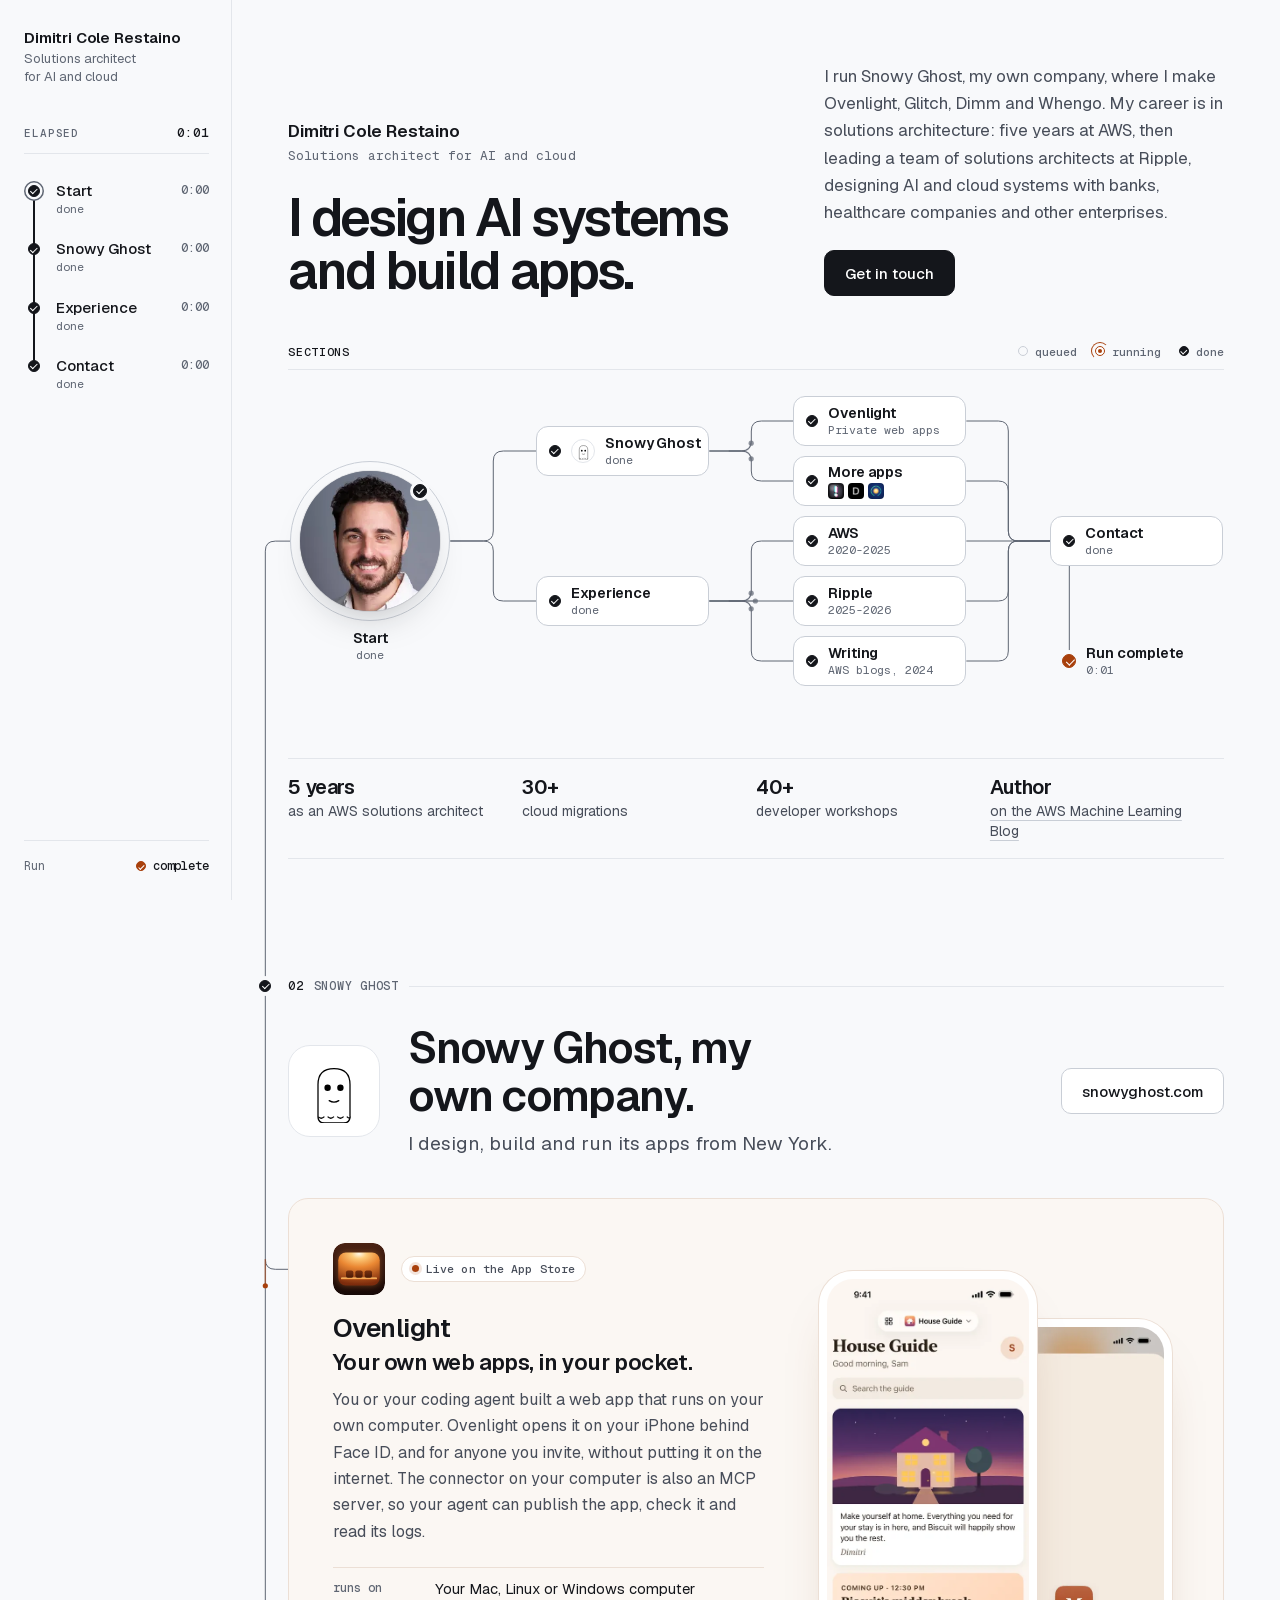
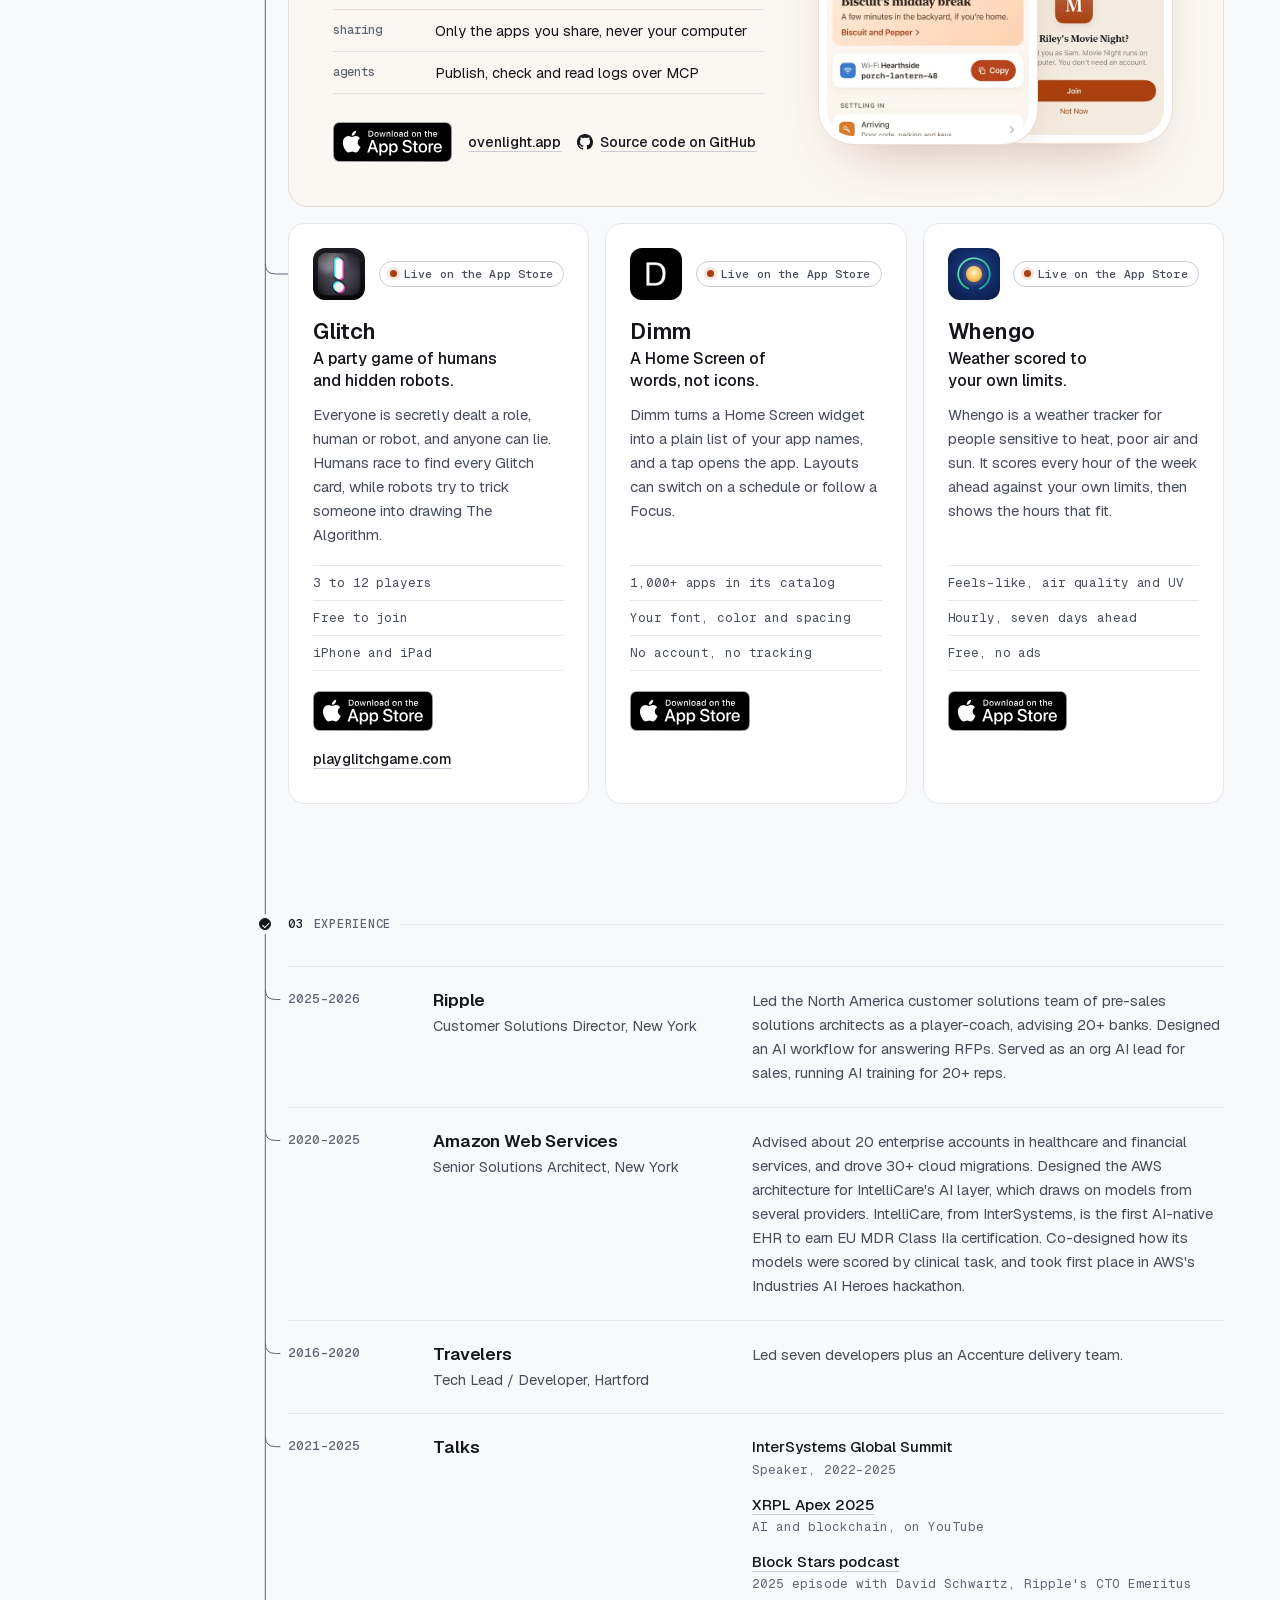
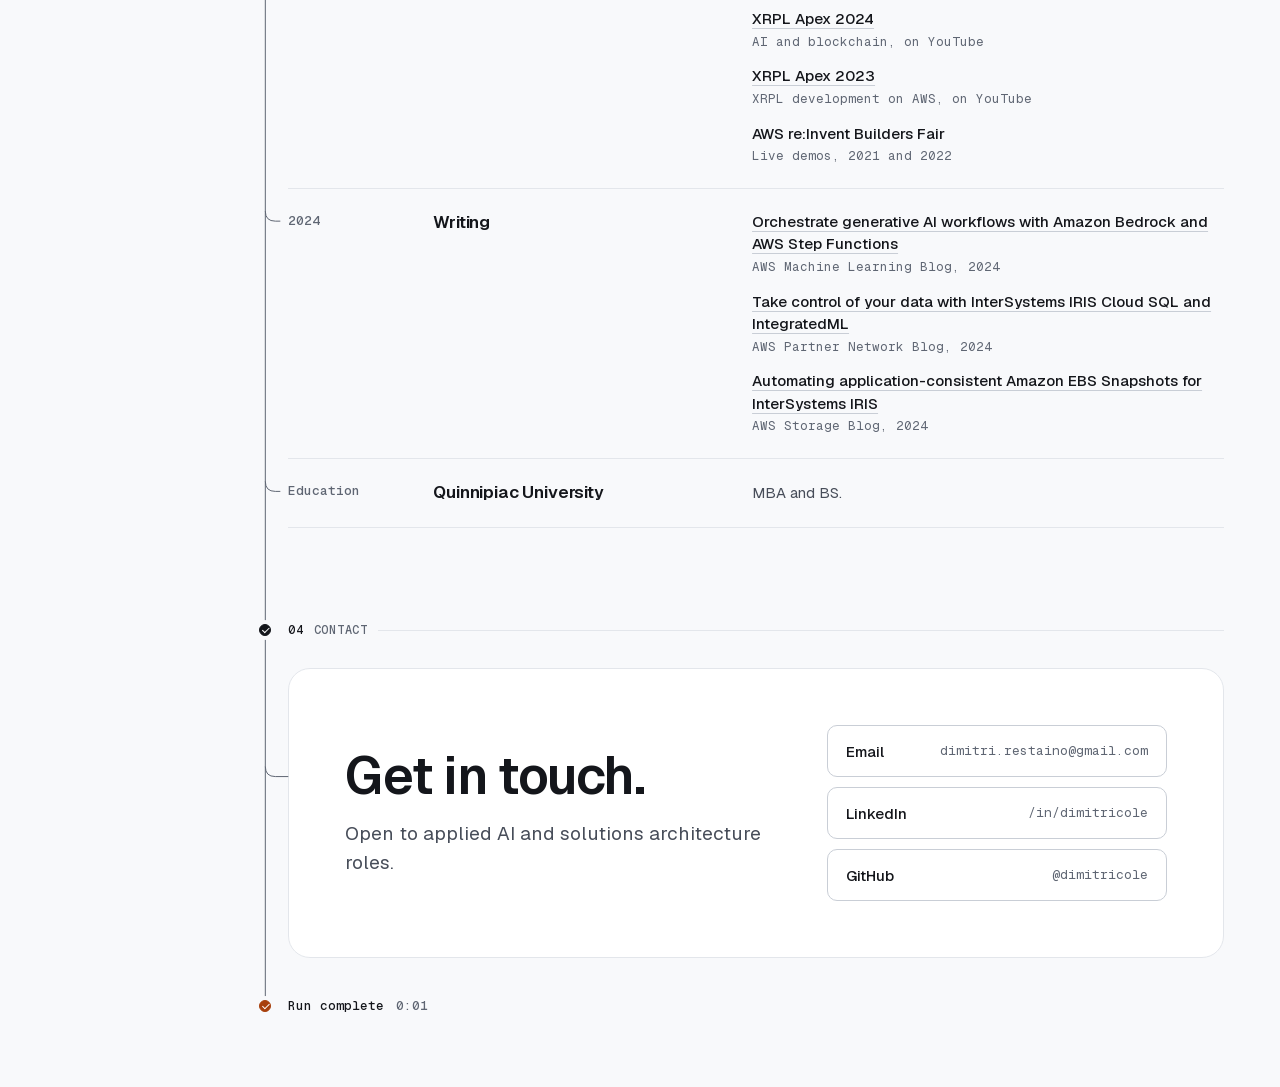
==== commit e880df2f: "Run the spine down the page at every width, from the hero graph's portrait on wider screens The hero" ====
--- a/index.html
+++ b/index.html
@@ -27,9 +27,9 @@
 <link rel="icon" href="images/favicon-32.png?v=1" sizes="32x32" type="image/png">
 <link rel="apple-touch-icon" href="images/apple-touch-icon.png?v=1">
 <link rel="preload" href="assets/fonts/geist-latin.woff2" as="font" type="font/woff2" crossorigin>
-<link rel="stylesheet" href="assets/css/site.css?v=1">
+<link rel="stylesheet" href="assets/css/site.css?v=2">
 <script>document.documentElement.className = 'js';</script>
-<script src="assets/js/site.js?v=1" defer></script>
+<script src="assets/js/site.js?v=2" defer></script>
 <script type="application/ld+json">
 {
   "@context": "https://schema.org",
--- a/assets/css/site.css
+++ b/assets/css/site.css
@@ -2,8 +2,9 @@
    Layout bands, set by viewport width:
    >= 1100px  run rail on the left, hero graph across the top
    860-1099   run bar on top, hero graph across the top
-   <= 859px   run bar on top, one spine down the page in place of the graph
-   The graph needs about 770px of width, so each band starts where it fits. */
+   <= 859px   run bar on top, a small portrait above the headline in place of the graph
+   The graph needs about 770px of width, so each band starts where it fits. At every width
+   one spine runs from the portrait down through each section, --gs left of the content. */
 
 @font-face {
   font-family: "Geist";
@@ -35,9 +36,10 @@
   --paper: #fbf7f3;
   --paper-line: #ecdfd5;
   --rail: 232px;
-  --gut: 38px;
-  --gx: 15px;
+  --gut: 38px;                        /* the content's left padding on phones */
+  --gs: 23px;                         /* how far left of the content the spine runs */
   --inset: clamp(20px, 4.4vw, 64px); /* the content column's side padding */
+  --cl: var(--inset);                 /* the content's left padding */
   --sec: clamp(64px, 7vw, 96px);      /* space after each section */
   --sans: "Geist", ui-sans-serif, system-ui, -apple-system, "Segoe UI", sans-serif;
   --mono: "Geist Mono", ui-monospace, "SF Mono", Menlo, monospace;
@@ -401,7 +403,8 @@
   display: grid; grid-template-columns: 11ch minmax(0, 1fr) minmax(0, 1.6fr); gap: 24px;
   padding: 22px 0; border-bottom: 1px solid var(--line);
 }
-.job .yr { font: 500 13px/1.6 var(--mono); color: var(--ink-3); font-variant-numeric: tabular-nums; }
+/* the spine's branch meets the year, so the year keeps its own height rather than the row's */
+.job .yr { align-self: start; font: 500 13px/1.6 var(--mono); color: var(--ink-3); font-variant-numeric: tabular-nums; }
 .job h3 { font-size: 17px; font-weight: 600; letter-spacing: -0.01em; line-height: 1.35; }
 .job .role { font-size: 14.5px; color: var(--ink-2); margin-top: 2px; }
 .job p { font-size: 15px; line-height: 1.6; color: var(--ink-2); }
@@ -443,20 +446,20 @@
     display: block; position: sticky; top: 0; z-index: 20;
     background: var(--bg); border-bottom: 1px solid var(--line);
   }
-  /* the bar lines up with the content column: its status node over the content's left edge */
+  /* the bar lines up with the content column: its status node over the spine, its label over the content */
   .bar-top {
-    display: flex; align-items: center; gap: 10px; height: 40px; padding: 0 var(--inset) 0 calc(var(--inset) - 3px);
+    display: flex; align-items: center; gap: 8px; height: 40px; padding: 0 var(--inset) 0 calc(var(--cl) - var(--gs) - 8px);
     font: 500 12.5px/1 var(--mono); color: var(--ink-3);
   }
   .bar-top .node, .bar-top .endnode { width: 10px; height: 10px; }
-  .bar-top [data-state] { display: flex; align-items: center; padding: 0 3px; }
+  .bar-top [data-state] { display: flex; align-items: center; justify-content: center; width: 16px; margin-right: calc(var(--gs) - 16px); }
   #barState .endnode, #barState[data-state="end"] .node { display: none; }
   #barState[data-state="end"] .endnode { display: block; }
   .bar-top .now { color: var(--ink); font-family: var(--sans); font-size: 14px; font-weight: 600; letter-spacing: -0.01em; }
   .bar-top .st { color: var(--ember); }
   #barState[data-state="done"] ~ .st { color: var(--ink-3); }
   .bar-top .clock { margin-left: auto; color: var(--ink); font-variant-numeric: tabular-nums; }
-  .bar-segs { display: grid; grid-template-columns: repeat(4, 1fr); gap: 4px; padding: 0 var(--inset); }
+  .bar-segs { display: grid; grid-template-columns: repeat(4, 1fr); gap: 4px; padding: 0 var(--inset) 0 var(--cl); }
   /* a 24px tap target around a 3px segment; the extra height overlaps the status row above */
   .bar-segs a { display: block; padding: 12px 0 9px; margin-top: -12px; border-radius: 3px; position: relative; }
   .seg { display: block; height: 3px; border-radius: 3px; background: var(--line); overflow: hidden; }
@@ -472,25 +475,26 @@
   .job p, .job .posts { grid-column: 2; }
 }
 
-/* ---------- Below 860: the graph becomes one spine down the page ---------- */
-.mroot, .kicker > .node, .spine { display: none; }
+/* ---------- The spine: from the portrait down through every section, ending at the run's end ---------- */
+main { position: relative; }
+.spine { position: absolute; left: 0; top: 0; width: 100%; overflow: visible; pointer-events: none; }
+.kicker { position: relative; }
+.kicker > .node, .run-end .endnode {
+  position: absolute; left: calc(-1 * var(--gs) - 6px); top: 50%; margin-top: -6px; box-shadow: 0 0 0 4px var(--bg);
+}
+.js .run-end { display: flex; align-items: center; gap: 12px; position: relative; margin-bottom: 18px; font: 500 12.5px/1.2 var(--mono); color: var(--ink); }
+.run-end .end-time { color: var(--ink-3); font-variant-numeric: tabular-nums; }
+
+/* ---------- Below 860: a small portrait above the headline roots the spine in place of the graph ---------- */
+.mroot { display: none; }
 @media (max-width: 859px) {
-  main { position: relative; }
-  .wrap { padding-left: var(--gut); }
-  .bar-top { padding-left: calc(var(--gx) - 8px); gap: 8px; }
-  .bar-top [data-state] { width: 16px; justify-content: center; padding: 0; margin-right: calc(var(--gut) - var(--gx) - 16px); }
-  .bar-segs { padding-left: var(--gut); }
-  .js .run-end { display: flex; align-items: center; gap: 12px; position: relative; margin-bottom: 18px; font: 500 12.5px/1.2 var(--mono); color: var(--ink); }
-  .run-end .endnode { position: absolute; left: calc(var(--gx) - var(--gut) - 6px); top: 50%; margin-top: -6px; box-shadow: 0 0 0 4px var(--bg); }
-  .run-end .end-time { color: var(--ink-3); font-variant-numeric: tabular-nums; }
-  .spine { display: block; position: absolute; left: 0; top: 0; width: 100%; overflow: visible; pointer-events: none; }
+  :root { --cl: var(--gut); }
+  .wrap { padding-left: var(--cl); }
   .plan { display: none; }
   .hero { padding-bottom: 56px; }
   .who { display: flex; align-items: center; gap: 16px; margin-left: calc(16px - var(--gut)); }
   .mroot.portrait { display: block; width: 104px; margin: 0; flex: none; }
   .mroot .ring { inset: -6px; }
-  .kicker { position: relative; }
-  .kicker > .node { display: block; position: absolute; left: calc(var(--gx) - var(--gut) - 6px); top: 50%; margin-top: -6px; box-shadow: 0 0 0 4px var(--bg); }
 }
 @media (max-width: 759px) {
   .sg-lead { grid-template-columns: minmax(0, 1fr); }
@@ -532,8 +536,12 @@
 .no-js [data-state="running"] .node::before, .no-js [data-state="running"] .node::after { content: none; }
 @media (max-width: 859px) {
   .no-js main::before {
-    content: ""; position: absolute; left: calc(var(--gx) - .5px); top: 150px; bottom: 0; width: 1px; background: var(--edge);
+    content: ""; position: absolute; left: calc(var(--gut) - var(--gs) - .5px); top: 150px; bottom: 0; width: 1px; background: var(--edge);
   }
+}
+/* the graph and its portrait need the script, so wider screens show no spine at all */
+@media (min-width: 860px) {
+  .no-js .kicker > .node { display: none; }
 }
 
 @media (prefers-reduced-motion: reduce) {
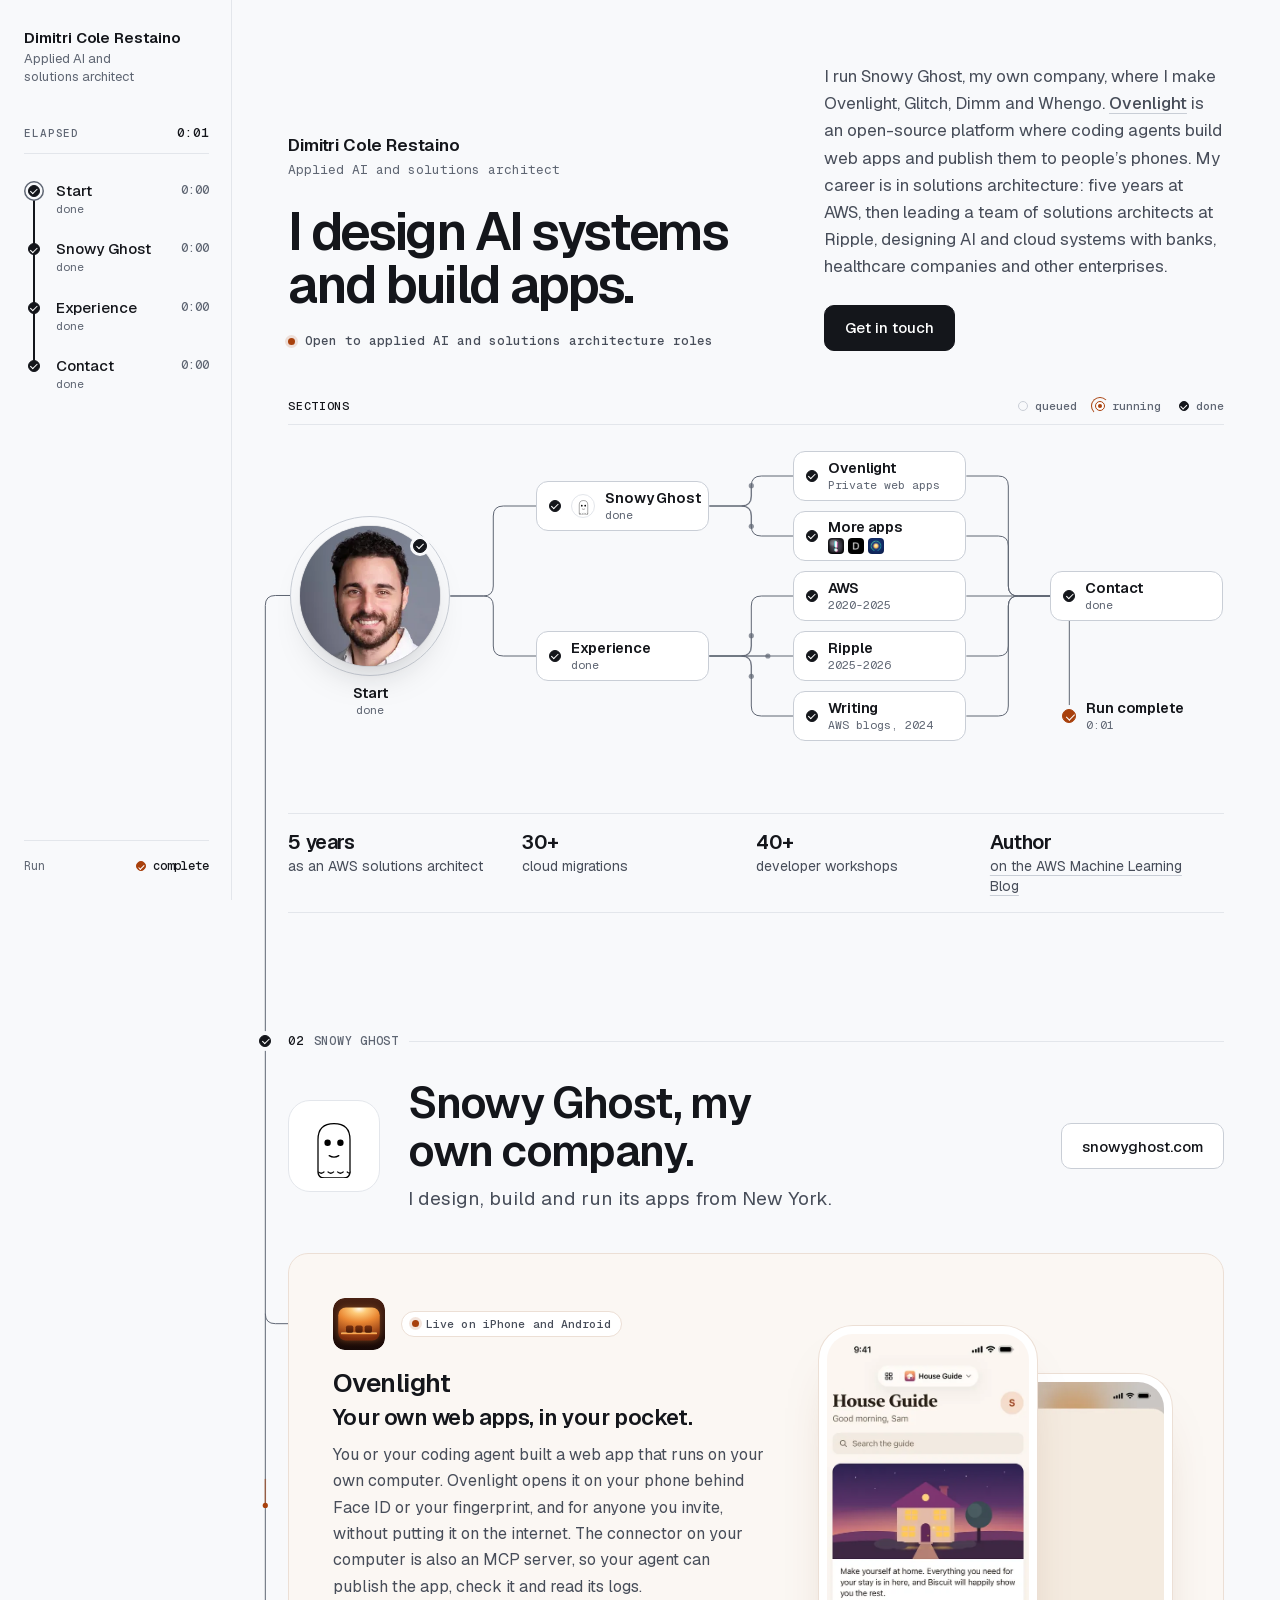
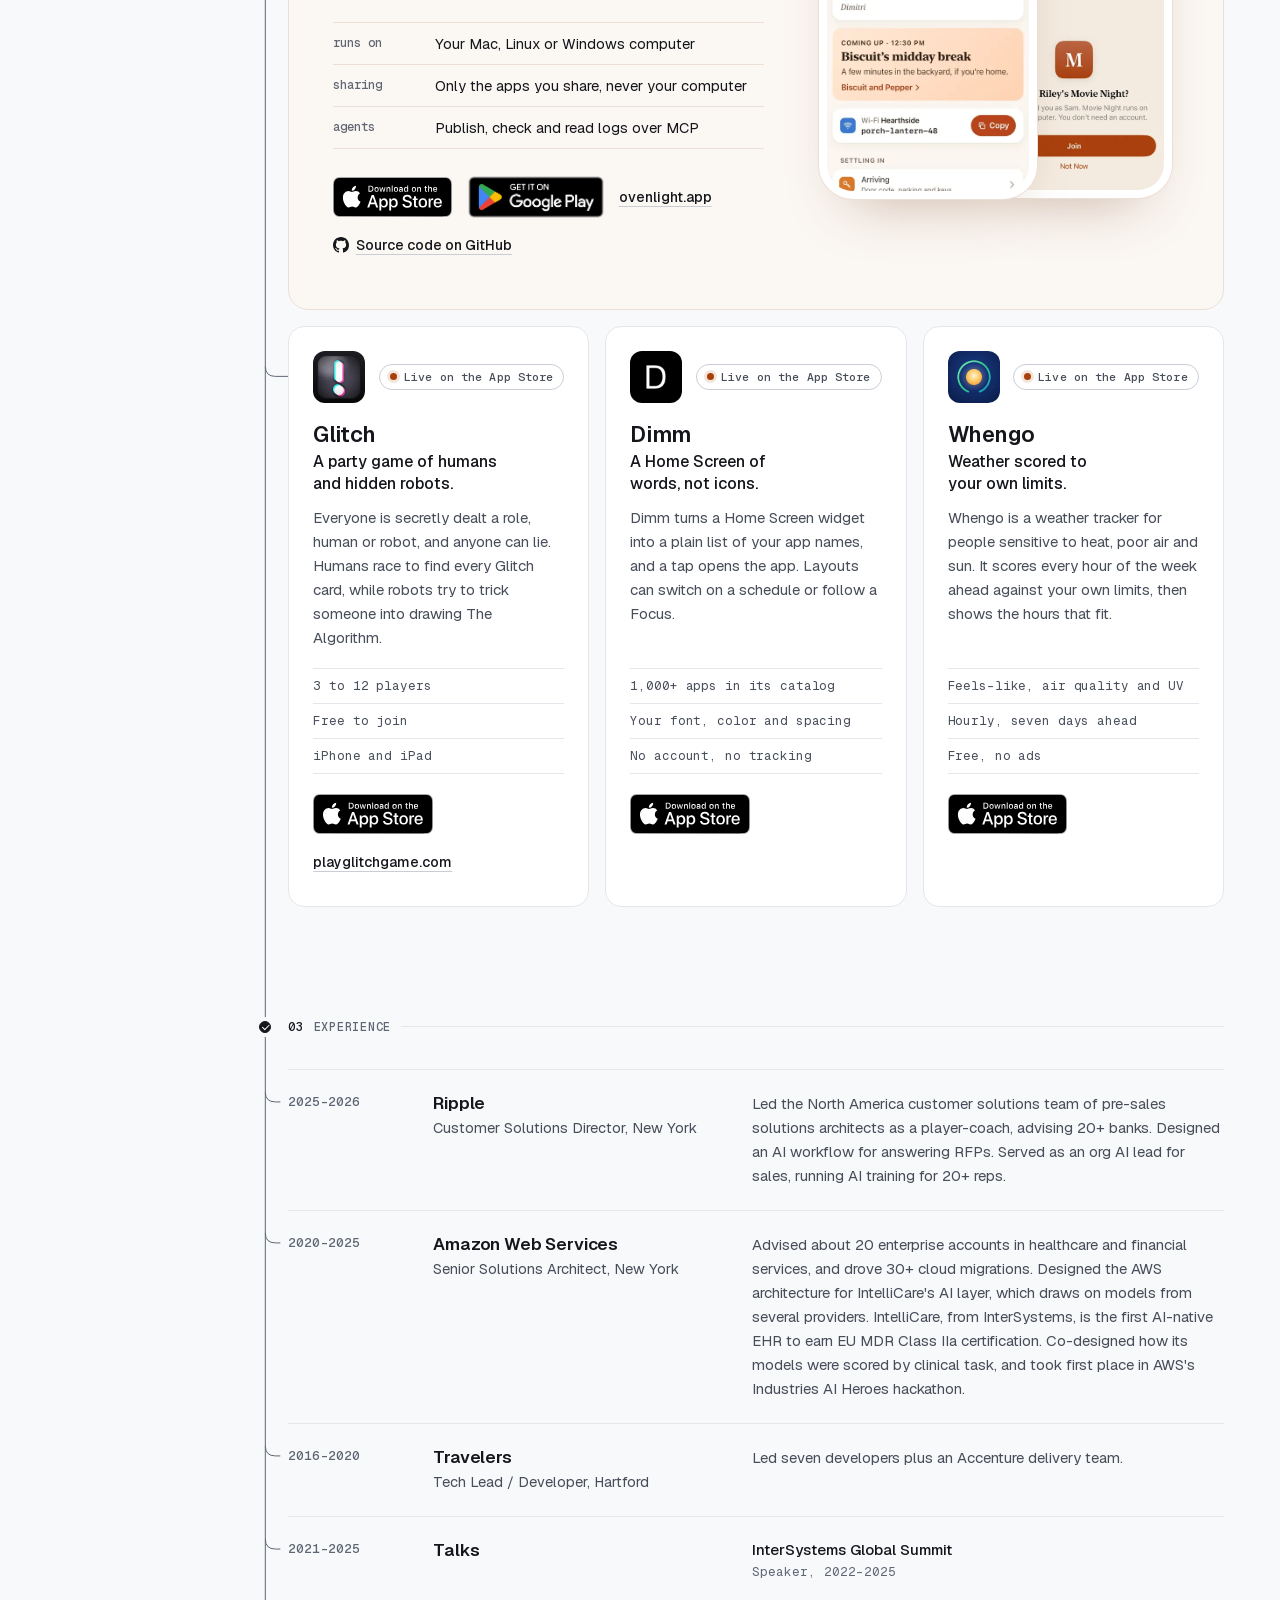
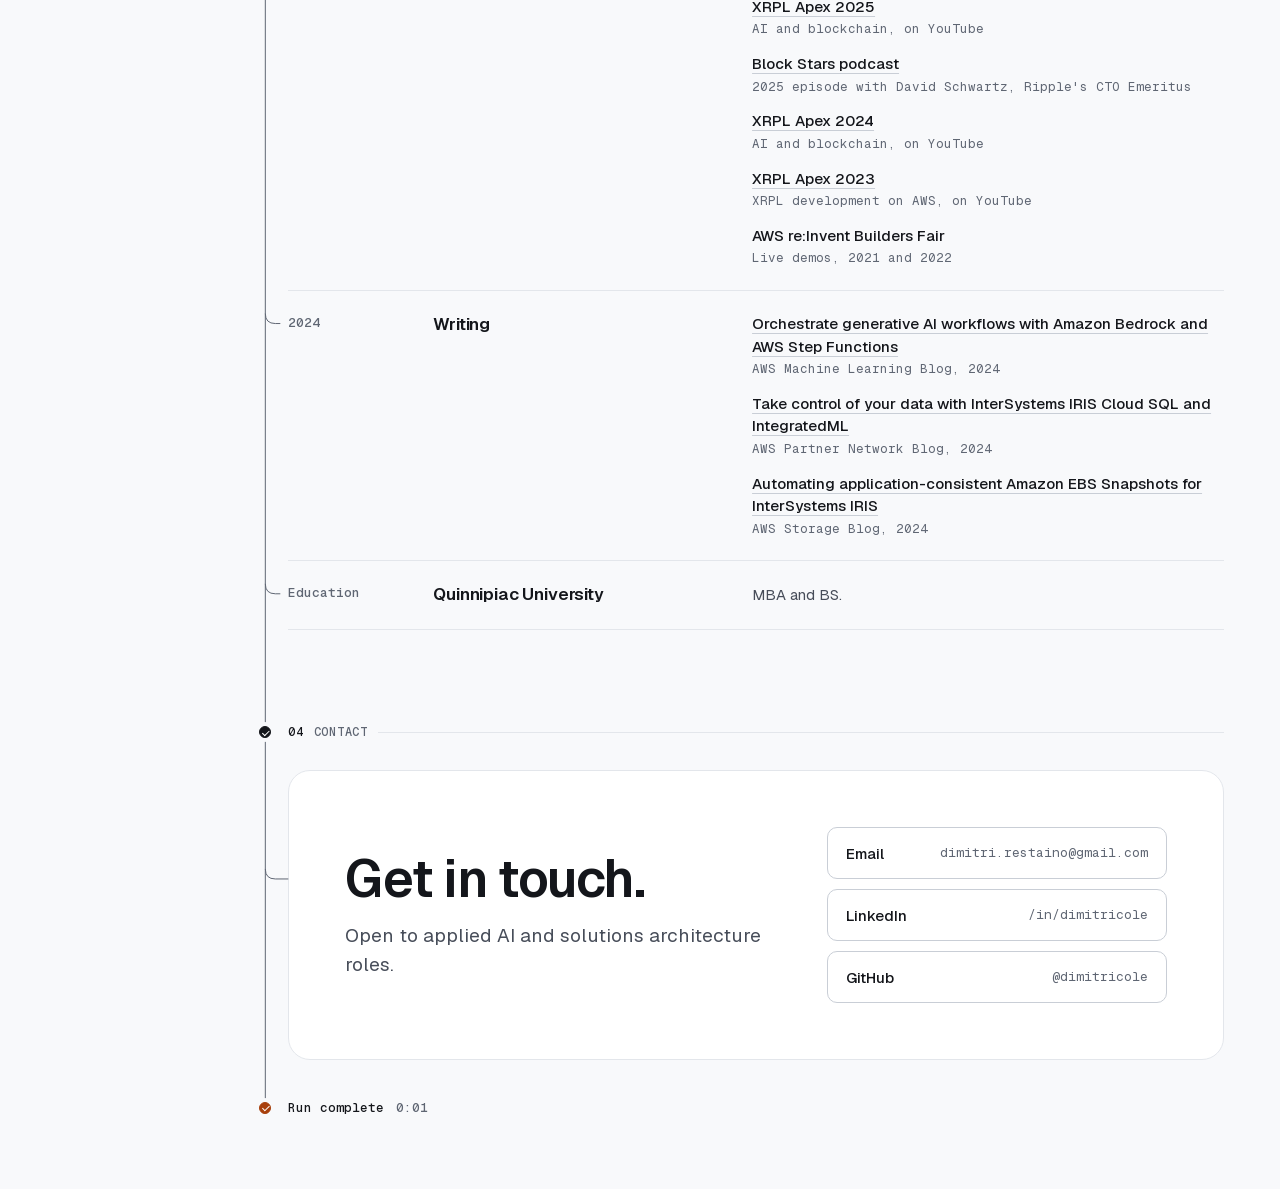
==== commit d7903fa3: "Lead with applied AI, link Ovenlight from the hero, and show Ovenlight on Google Play The title, sub" ====
--- a/index.html
+++ b/index.html
@@ -3,31 +3,31 @@
 <head>
 <meta charset="utf-8">
 <meta name="viewport" content="width=device-width, initial-scale=1">
-<title>Dimitri Cole Restaino, solutions architect for AI and cloud</title>
-<meta name="description" content="Dimitri Cole Restaino designs AI systems and builds apps. He spent five years at AWS, then led a team of solutions architects at Ripple, working with banks, healthcare companies and other enterprises. He runs Snowy Ghost, maker of Ovenlight, Glitch, Dimm and Whengo.">
+<title>Dimitri Cole Restaino, applied AI and solutions architect</title>
+<meta name="description" content="Dimitri Cole Restaino is an applied AI and solutions architect, open to new roles. He spent five years at AWS, then led a team of solutions architects at Ripple, working with banks, healthcare companies and other enterprises. He runs Snowy Ghost and makes Ovenlight, an open-source platform where coding agents build web apps and publish them to people's phones.">
 <link rel="canonical" href="https://www.dimitricole.com/">
 <meta name="theme-color" content="#f8f9fb">
 <meta property="og:type" content="profile">
 <meta property="og:site_name" content="Dimitri Cole Restaino">
-<meta property="og:title" content="Dimitri Cole Restaino, solutions architect for AI and cloud">
-<meta property="og:description" content="I design AI systems and build apps. I run Snowy Ghost, my own company, after five years at AWS and leading a team of solutions architects at Ripple.">
+<meta property="og:title" content="Dimitri Cole Restaino, applied AI and solutions architect">
+<meta property="og:description" content="I design AI systems and build apps, and I'm open to applied AI and solutions architecture roles. I run Snowy Ghost, maker of Ovenlight, after five years at AWS and leading a team of solutions architects at Ripple.">
 <meta property="og:url" content="https://www.dimitricole.com/">
-<meta property="og:image" content="https://www.dimitricole.com/images/og-card.jpg?v=3">
+<meta property="og:image" content="https://www.dimitricole.com/images/og-card.jpg?v=4">
 <meta property="og:image:width" content="1200">
 <meta property="og:image:height" content="630">
-<meta property="og:image:alt" content="Dimitri Cole Restaino, solutions architect for AI and cloud: I design AI systems and build apps.">
+<meta property="og:image:alt" content="Dimitri Cole Restaino, applied AI and solutions architect: I design AI systems and build apps.">
 <meta property="profile:first_name" content="Dimitri">
 <meta property="profile:last_name" content="Cole Restaino">
 <meta name="twitter:card" content="summary_large_image">
-<meta name="twitter:title" content="Dimitri Cole Restaino, solutions architect for AI and cloud">
-<meta name="twitter:description" content="I design AI systems and build apps. I run Snowy Ghost, my own company, after five years at AWS and leading a team of solutions architects at Ripple.">
-<meta name="twitter:image" content="https://www.dimitricole.com/images/og-card.jpg?v=3">
-<meta name="twitter:image:alt" content="Dimitri Cole Restaino, solutions architect for AI and cloud: I design AI systems and build apps.">
+<meta name="twitter:title" content="Dimitri Cole Restaino, applied AI and solutions architect">
+<meta name="twitter:description" content="I design AI systems and build apps, and I'm open to applied AI and solutions architecture roles. I run Snowy Ghost, maker of Ovenlight, after five years at AWS and leading a team of solutions architects at Ripple.">
+<meta name="twitter:image" content="https://www.dimitricole.com/images/og-card.jpg?v=4">
+<meta name="twitter:image:alt" content="Dimitri Cole Restaino, applied AI and solutions architect: I design AI systems and build apps.">
 <link rel="icon" href="favicon.svg?v=1" type="image/svg+xml">
 <link rel="icon" href="images/favicon-32.png?v=1" sizes="32x32" type="image/png">
 <link rel="apple-touch-icon" href="images/apple-touch-icon.png?v=1">
 <link rel="preload" href="assets/fonts/geist-latin.woff2" as="font" type="font/woff2" crossorigin>
-<link rel="stylesheet" href="assets/css/site.css?v=2">
+<link rel="stylesheet" href="assets/css/site.css?v=3">
 <script>document.documentElement.className = 'js';</script>
 <script src="assets/js/site.js?v=2" defer></script>
 <script type="application/ld+json">
@@ -35,18 +35,23 @@
   "@context": "https://schema.org",
   "@type": "Person",
   "name": "Dimitri Cole Restaino",
-  "jobTitle": "Solutions architect for AI and cloud",
+  "jobTitle": "Applied AI and solutions architect",
   "url": "https://www.dimitricole.com/",
   "image": "https://www.dimitricole.com/images/portrait-720.jpg",
+  "worksFor": {
+    "@type": "Organization",
+    "name": "Snowy Ghost",
+    "url": "https://snowyghost.com/"
+  },
   "sameAs": [
     "https://www.linkedin.com/in/dimitricole/",
     "https://github.com/dimitricole"
   ],
   "knowsAbout": [
+    "Applied AI",
+    "AI agents",
     "Solutions architecture",
-    "Applied AI",
     "Generative AI",
-    "AI agents",
     "Healthcare AI",
     "Cloud architecture",
     "Amazon Web Services",
@@ -80,7 +85,7 @@
   <header class="rail">
     <a class="rail-id" href="#start">
       <b>Dimitri Cole Restaino</b>
-      <span>Solutions architect for AI and cloud</span>
+      <span>Applied AI and solutions architect</span>
     </a>
     <div class="run-head" aria-hidden="true"><span>Elapsed</span><span class="clock" id="railClock">0:00</span></div>
     <nav class="steps" id="steps" aria-label="Sections">
@@ -115,13 +120,14 @@
               </span>
               <div>
                 <h1>Dimitri Cole Restaino</h1>
-                <p>Solutions architect for AI and cloud</p>
+                <p>Applied AI and solutions architect</p>
               </div>
             </div>
             <p class="headline">I design AI systems and build apps.</p>
+            <p class="open"><i aria-hidden="true"></i>Open to applied AI and solutions architecture roles</p>
           </div>
           <div>
-            <p class="intro">I run Snowy Ghost, my own company, where I make Ovenlight, Glitch, Dimm and Whengo. My career is in solutions architecture: five years at AWS, then leading a team of solutions architects at Ripple, designing AI and cloud systems with banks, healthcare companies and other enterprises.</p>
+            <p class="intro">I run Snowy Ghost, my own company, where I make Ovenlight, Glitch, Dimm and Whengo. <a class="textlink" href="https://ovenlight.app">Ovenlight</a> is an open-source platform where coding agents build web apps and publish them to people&rsquo;s phones. My career is in solutions architecture: five years at AWS, then leading a team of solutions architects at Ripple, designing AI and cloud systems with banks, healthcare companies and other enterprises.</p>
             <div class="cta">
               <a class="btn primary" href="mailto:dimitri.restaino@gmail.com">Get in touch</a>
             </div>
@@ -211,11 +217,11 @@
           <div class="copy">
             <div class="tile-top">
               <img class="appicon" src="images/ovenlight-icon.svg" width="52" height="52" alt="">
-              <span class="chip live"><i></i>Live on the App Store</span>
+              <span class="chip live"><i></i>Live on iPhone and Android</span>
             </div>
             <h3 id="ov-title">Ovenlight</h3>
             <p class="tag">Your own web apps, in your pocket.</p>
-            <p class="body">You or your coding agent built a web app that runs on your own computer. Ovenlight opens it on your iPhone behind Face ID, and for anyone you invite, without putting it on the internet. The connector on your computer is also an MCP server, so your agent can publish the app, check it and read its logs.</p>
+            <p class="body">You or your coding agent built a web app that runs on your own computer. Ovenlight opens it on your phone behind Face ID or your fingerprint, and for anyone you invite, without putting it on the internet. The connector on your computer is also an MCP server, so your agent can publish the app, check it and read its logs.</p>
             <dl class="facts">
               <div><dt>runs on</dt><dd>Your Mac, Linux or Windows computer</dd></div>
               <div><dt>sharing</dt><dd>Only the apps you share, never your computer</dd></div>
@@ -223,6 +229,7 @@
             </dl>
             <div class="foot">
               <a class="badge" href="https://apps.apple.com/app/id6817561066"><img src="images/app-store-badge.svg" width="120" height="40" loading="lazy" alt="Download Ovenlight on the App Store"></a>
+              <a class="badge play" href="https://play.google.com/store/apps/details?id=com.snowyghost.ovenlight"><img src="images/google-play-badge.png" width="646" height="250" loading="lazy" alt="Get Ovenlight on Google Play"></a>
               <a class="textlink site-link" href="https://ovenlight.app">ovenlight.app</a>
               <a class="textlink site-link" href="https://github.com/snowy-ghost/ovenlight" aria-label="Ovenlight's source code on GitHub"><svg class="gh" viewBox="0 0 16 16" width="16" height="16" aria-hidden="true" focusable="false"><path fill="currentColor" d="M8 0C3.58 0 0 3.58 0 8c0 3.54 2.29 6.53 5.47 7.59.4.07.55-.17.55-.38 0-.19-.01-.82-.01-1.49-2.01.37-2.53-.49-2.69-.94-.09-.23-.48-.94-.82-1.13-.28-.15-.68-.52-.01-.53.63-.01 1.08.58 1.23.82.72 1.21 1.87.87 2.33.66.07-.52.28-.87.51-1.07-1.78-.2-3.64-.89-3.64-3.95 0-.87.31-1.59.82-2.15-.08-.2-.36-1.02.08-2.12 0 0 .67-.21 2.2.82.64-.18 1.32-.27 2-.27.68 0 1.36.09 2 .27 1.53-1.04 2.2-.82 2.2-.82.44 1.1.16 1.92.08 2.12.51.56.82 1.27.82 2.15 0 3.07-1.87 3.75-3.65 3.95.29.25.54.73.54 1.48 0 1.07-.01 1.93-.01 2.2 0 .21.15.46.55.38A8.013 8.013 0 0016 8c0-4.42-3.58-8-8-8z"/></svg>Source code on GitHub</a>
             </div>
--- a/assets/css/site.css
+++ b/assets/css/site.css
@@ -210,6 +210,8 @@
 }
 .intro { font-size: 17px; line-height: 1.6; color: var(--ink-2); max-width: 32em; }
 .cta { display: flex; flex-wrap: wrap; gap: 10px; margin-top: 24px; }
+.open { display: flex; align-items: flex-start; gap: 10px; margin-top: 22px; font: 500 12.5px/1.45 var(--mono); color: var(--ink-2); text-wrap: pretty; }
+.open i { width: 7px; height: 7px; margin-top: 5.5px; border-radius: 50%; flex: none; background: var(--ember); box-shadow: 0 0 0 3px rgba(168, 64, 12, .14); }
 
 /* the plan: a node graph whose nodes are the run's steps */
 .plan { margin-top: clamp(36px, 5.5vh, 56px); }
@@ -377,6 +379,8 @@
 .tile .foot { padding-top: 20px; }
 .badge { display: block; border-radius: 8px; }
 .badge img { height: 40px; width: auto; }
+/* Google's badge carries 41px of clear space around its 564x168 art, so the art matches the App Store badge's 40px */
+.badge.play img { height: calc(40px * 250 / 168); max-width: none; margin: calc(-40px * 41 / 168); pointer-events: none; }
 .site-link { display: inline-flex; align-items: center; gap: 7px; min-height: 40px; }
 .site-link .gh { flex: none; }
 @container (min-width: 600px) and (max-width: 859px) {
@@ -574,6 +578,10 @@
   .ghost img { width: 30px; height: 30px; }
   .sg-lead { display: block; margin-top: 12pt; padding: 12pt; border-radius: 10px; }
   .sg-lead .copy { padding: 0; }
+  /* the phones stay off paper, so the links take their column beside the story and facts */
+  .sg-lead .copy { display: grid; grid-template-columns: minmax(0, 1fr) 15em; column-gap: 16pt; }
+  .sg-lead .copy > * { grid-column: 1; }
+  .sg-lead .foot { grid-column: 2; grid-row: 4 / span 2; flex-direction: column; align-items: flex-start; gap: 6pt; margin: 10pt 0 0; padding: 0; }
   .facts { display: block; }
   /* print sets its own three columns, so the screen's container queries stay out of it */
   .sg .wrap { container-type: normal; }
@@ -592,12 +600,14 @@
   .contact-links .btn { min-height: 0; padding: 4pt 0; border: 0; justify-content: flex-start; gap: 12pt; }
   .btn { height: auto; padding: 0; border: 0; background: none; }
   .chip { background: none !important; }
+  .chip.live i, .open i { print-color-adjust: exact; -webkit-print-color-adjust: exact; }
   .posts a::after, .badge::after, .sg-lead .foot a::after {
     content: " " attr(href); display: block; font: 400 8pt/1.4 var(--mono); color: var(--ink-3); word-break: break-all; text-decoration: none;
   }
   .badge img, .site-link .gh { display: none; }
   .site-link { display: block; min-height: 0; }
   .badge::before { content: "App Store"; font-weight: 500; }
+  .badge.play::before { content: "Google Play"; }
   .site-foot { padding: 8pt 0 0; }
   a, .textlink { text-decoration: none; }
 }
